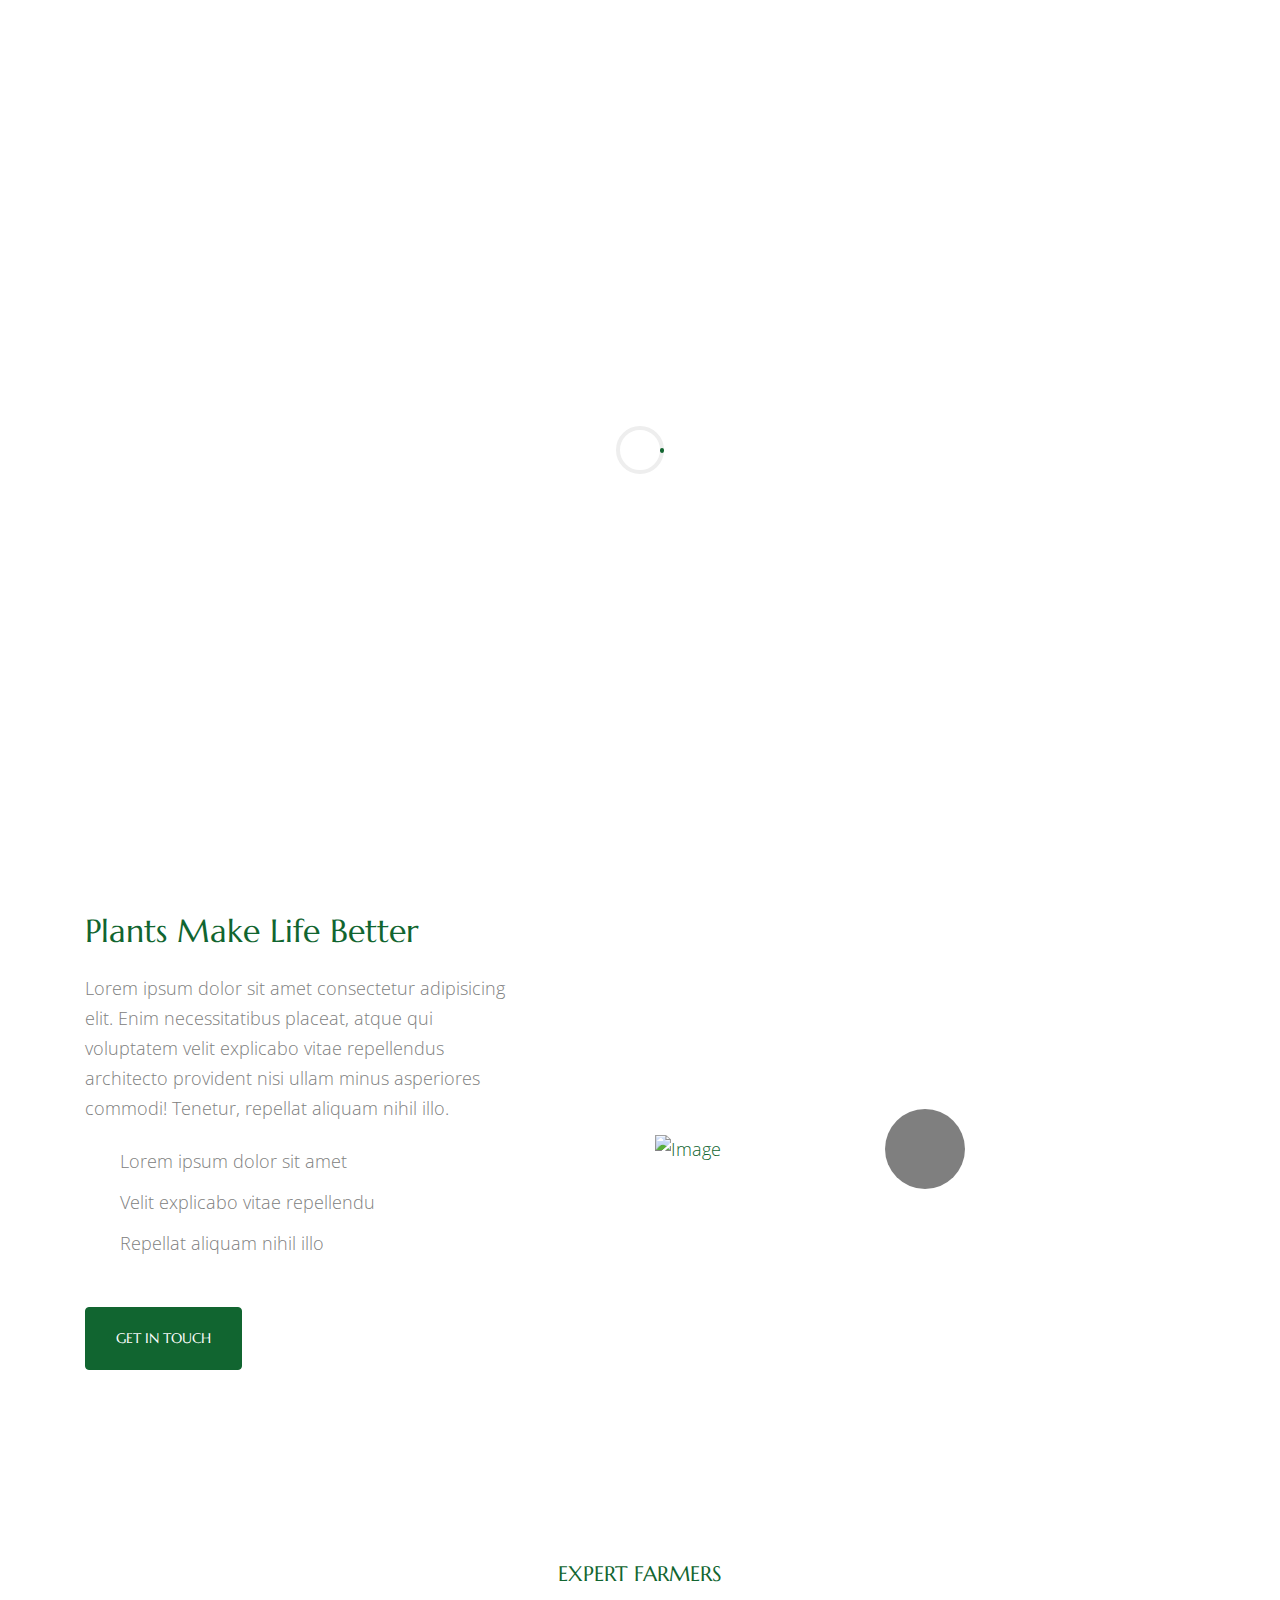
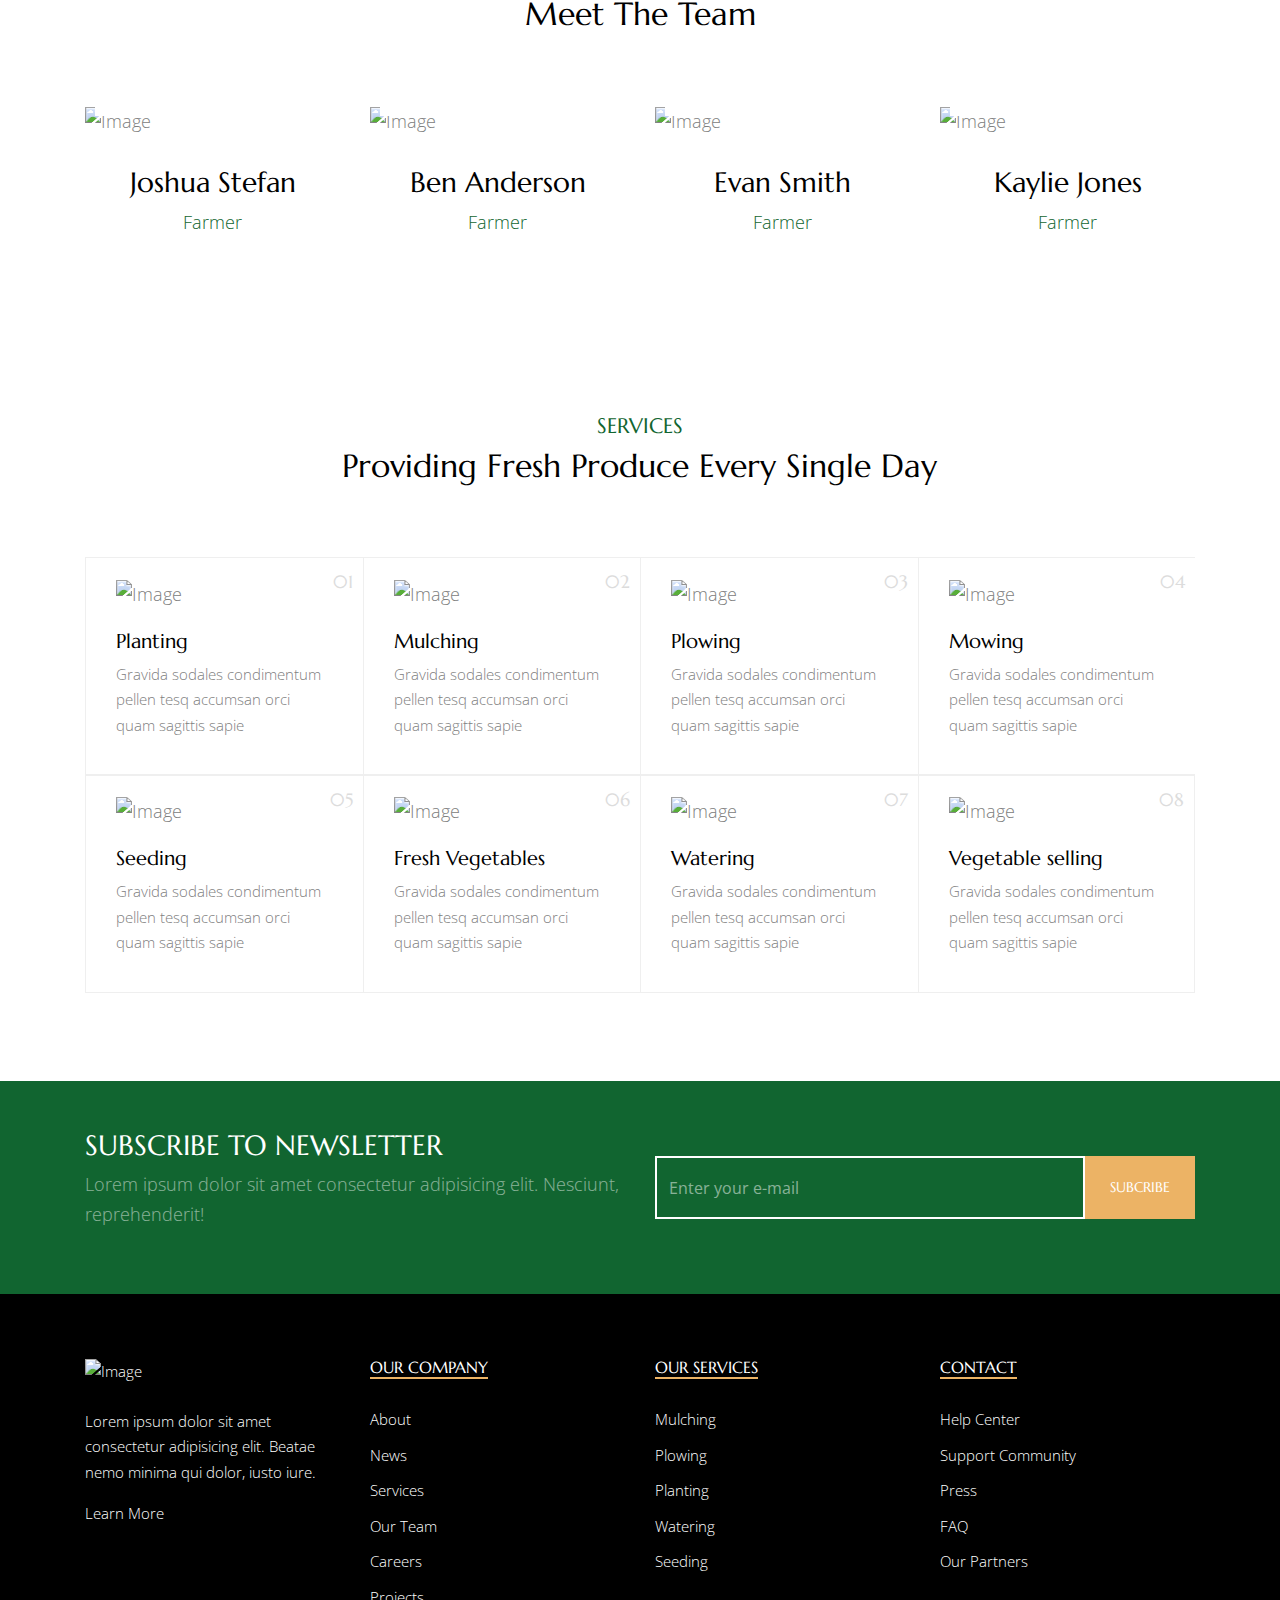
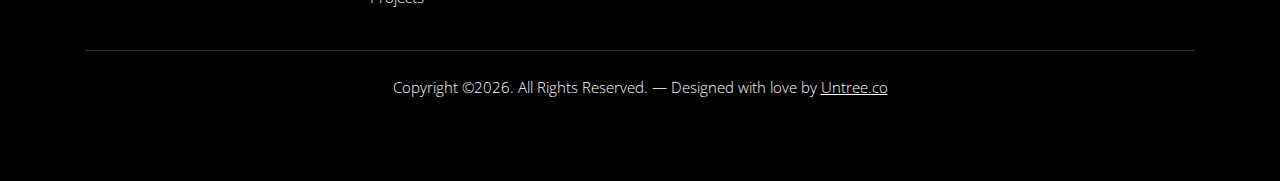
==== about.html @ a580da35 "Add files via upload" ====
<!-- /*
* Template Name: Agriculture
* Template Author: Untree.co
* Tempalte URI: https://untree.co/
* License: https://creativecommons.org/licenses/by/3.0/
*/ -->
<!doctype html>
<html lang="en">
<head>
  <meta charset="utf-8">
  <meta name="viewport" content="width=device-width, initial-scale=1, shrink-to-fit=no">
  <meta name="author" content="Untree.co">
  <link rel="shortcut icon" href="favicon.png">

  <meta name="description" content="" />
  <meta name="keywords" content="bootstrap, bootstrap4" />


  <link rel="preconnect" href="https://fonts.googleapis.com">
  <link rel="preconnect" href="https://fonts.gstatic.com" crossorigin>
  <link href="https://fonts.googleapis.com/css2?family=Marcellus&family=Open+Sans&display=swap" rel="stylesheet">


  <link rel="stylesheet" href="fonts/icomoon/style.css">

  <link rel="stylesheet" href="css/bootstrap.min.css">
  <link rel="stylesheet" href="css/jquery-ui.css">
  <link rel="stylesheet" href="css/owl.carousel.min.css">
  <link rel="stylesheet" href="css/owl.theme.default.min.css">
  <link rel="stylesheet" href="css/owl.theme.default.min.css">

  <link rel="stylesheet" href="css/jquery.fancybox.min.css">

  <link rel="stylesheet" href="css/bootstrap-datepicker.css">

  <link rel="stylesheet" href="fonts/flaticon/font/flaticon.css">

  <link rel="stylesheet" href="css/aos.css">
  <link href="css/jquery.mb.YTPlayer.min.css" media="all" rel="stylesheet" type="text/css">

  <link rel="stylesheet" href="css/style.css">

  <title>Agriculture Free Bootstrap Template by Untree.co</title>

</head>

<body data-spy="scroll" data-target=".site-navbar-target" data-offset="300">

  <div class="site-wrap">

    <div class="site-mobile-menu site-navbar-target">
      <div class="site-mobile-menu-header">
        <div class="site-mobile-menu-close mt-3">
          <span class="icon-close2 js-menu-toggle"></span>
        </div>
      </div>
      <div class="site-mobile-menu-body"></div>
    </div>


    
    <div class="header-top bg-light">
      <div class="container">
        <div class="row align-items-center">
          <div class="col-6 col-lg-3">
            <a href="index.html" class="logo">
              <img src="images/logo.png" alt="Image" class="img-fluid">
            </a>
          </div>
          <div class="col-lg-3 d-none d-lg-block">

            <div class="quick-contact-icons d-flex align-items-center">
              <div class="icon align-self-center mt-3">
                <span class="icon-room text-primary"></span>
              </div>
              <div class="text">
                <span class="h4 d-block">San Francisco</span>
                <span class="caption-text">Mountain View, Fake st., CA</span>
              </div>
            </div>

          </div>
          <div class="col-lg-3 d-none d-lg-block">
            <div class="quick-contact-icons d-flex align-items-center">
              <div class="icon align-self-center mt-3">
                <span class="icon-phone text-primary"></span>
              </div>
              <div class="text">
                <span class="h4 d-block">+1 2094 392 4312</span>
                <span class="caption-text">Call us</span>
              </div>
            </div>
          </div>

          <div class="col-lg-3 d-none d-lg-block">
            <div class="quick-contact-icons d-flex align-items-center">
              <div class="icon align-self-center mt-3">
                <span class="icon-envelope text-primary"></span>
              </div>
              <div class="text">
                <span class="h4 d-block">info@gmail.com</span>
                <span class="caption-text">Email us</span>
              </div>
            </div>
          </div>

          <div class="col-6 d-block d-lg-none text-right">
            <a href="#" class="d-inline-block d-lg-none site-menu-toggle js-menu-toggle text-black"><span
              class="icon-menu h3"></span></a>
            </div>
          </div>
        </div>



        <div class="site-navbar py-2 js-sticky-header site-navbar-target d-none pl-0 d-lg-block" role="banner">

          <div class="container">
            <div class="d-flex align-items-center">

              <div class="mx-auto">
                <nav class="site-navigation position-relative text-right" role="navigation">
                  <ul class="site-menu main-menu js-clone-nav mr-auto d-none pl-0 d-lg-block">
                    <li>
                      <a href="index.html" class="nav-link text-left">Home</a>
                    </li>
                    <li class="active">
                      <a href="about.html" class="nav-link text-left">About Us</a>
                    </li>
                    <li>
                      <a href="services.html" class="nav-link text-left">Our Services</a>
                    </li>
                    <li>
                      <a href="testimonials.html" class="nav-link text-left">Testimonials</a>
                    </li>
                    <li><a href="blog.html" class="nav-link text-left">Blog</a></li>
                    <li>
                      <a href="contact.html" class="nav-link text-left">Contact</a>
                    </li>
                  </ul>                                                                                                                                                                                                                                                                                          
                </nav>

              </div>

            </div>
          </div>

        </div>

      </div>

      
      <div class="intro-section site-blocks-cover innerpage" style="background-image: url('images/hero_1.jpg');">
        <div class="container">
          <div class="row align-items-center text-center">
            <div class="col-lg-12 mt-5" data-aos="fade-up">
              <h1>About Us</h1>
              <p class="text-white text-center">
                <a href="index.html">Home</a>
                <span class="mx-2">/</span>
                <span>About</span>
              </p>
            </div>
          </div>
        </div>
      </div>


      <div class="site-section">
        <div class="container">
          <div class="row justify-content-between align-items-center">
            <div class="col-lg-6 order-lg-2 mb-4 mb-lg-0">
              <a data-fancybox href="https://www.youtube.com/watch?v=_sI_Ps7JSEk" class="video-1">
                <span class="play"><span class=" icon-play"></span></span>
                <img src="images/img_sq_1.jpg" alt="Image" class="img-fluid">
              </a>
            </div>
            <div class="col-lg-5 order-lg-1">
              <h2 class="text-primary mb-4">Plants Make Life Better</h2>
              <p class="mb-4">Lorem ipsum dolor sit amet consectetur adipisicing elit. Enim necessitatibus placeat, atque qui voluptatem velit explicabo vitae repellendus architecto provident nisi ullam minus asperiores commodi! Tenetur, repellat aliquam nihil illo.</p>
              <ul class="list-unstyled ul-check primary">
                <li>Lorem ipsum dolor sit amet</li>
                <li>Velit explicabo vitae repellendu</li>
                <li>Repellat aliquam nihil illo</li>
              </ul>
              <p><a href="contact.html" class="btn btn-primary">Get in touch</a></p>
            </div>
          </div>
        </div>
      </div>

      <div class="site-section">
        <div class="container">
          <div class="row justify-content-center">
            <div class="col-12 mb-5 text-center">
              <h3 class="section-subtitle">Expert Farmers</h3>
              <h2 class="section-title text-black mb-4">Meet The Team</h2>
            </div>
          </div>

          <div class="row">
            <div class="col-lg-3 col-md-6 mb-lg-0">
              <div class="person">
                <figure>
                  <img src="images/person_1.jpg" alt="Image" class="img-fluid">
                  <div class="social">
                    <a href="#"><span class="icon-facebook"></span></a>
                    <a href="#"><span class="icon-twitter"></span></a>
                    <a href="#"><span class="icon-linkedin"></span></a>
                  </div>
                </figure>
                <div class="person-contents">
                  <h3>Joshua Stefan</h3>
                  <span class="position">Farmer</span>
                </div>
              </div>
            </div>

            <div class="col-lg-3 col-md-6 mb-lg-0">
              <div class="person">
                <figure>
                  <img src="images/person_2.jpg" alt="Image" class="img-fluid">
                  <div class="social">
                    <a href="#"><span class="icon-facebook"></span></a>
                    <a href="#"><span class="icon-twitter"></span></a>
                    <a href="#"><span class="icon-linkedin"></span></a>
                  </div>
                </figure>
                <div class="person-contents">
                  <h3>Ben Anderson</h3>
                  <span class="position">Farmer</span>
                </div>
              </div>
            </div>

            <div class="col-lg-3 col-md-6 mb-lg-0">
              <div class="person">
                <figure>
                  <img src="images/person_3.jpg" alt="Image" class="img-fluid">
                  <div class="social">
                    <a href="#"><span class="icon-facebook"></span></a>
                    <a href="#"><span class="icon-twitter"></span></a>
                    <a href="#"><span class="icon-linkedin"></span></a>
                  </div>
                </figure>
                <div class="person-contents">
                  <h3>Evan Smith</h3>
                  <span class="position">Farmer</span>
                </div>
              </div>
            </div>

            <div class="col-lg-3 col-md-6 mb-lg-0">
              <div class="person">
                <figure>
                  <img src="images/person_4.jpg" alt="Image" class="img-fluid">
                  <div class="social">
                    <a href="#"><span class="icon-facebook"></span></a>
                    <a href="#"><span class="icon-twitter"></span></a>
                    <a href="#"><span class="icon-linkedin"></span></a>
                  </div>
                </figure>
                <div class="person-contents">
                  <h3>Kaylie Jones</h3>
                  <span class="position">Farmer</span>
                </div>
              </div>
            </div>

          </div>
        </div>
      </div>

      <div class="site-section services-1-wrap">
        <div class="container">
          <div class="row mb-5 justify-content-center text-center">
            <div class="col-lg-7">
              <h3 class="section-subtitle">Services</h3>
              <h2 class="section-title mb-4 text-black">Providing Fresh Produce Every Single Day</h2>
            </div>
          </div>
          <div class="row no-gutters">
            <div class="col-lg-3 col-md-6">
              <div class="service-1">
                <span class="number">01</span>
                <div class="service-1-icon">
                  <img src="images/icon-1.png" alt="Image" class="img-fluid">
                </div>
                <div class="service-1-content">
                  <h3 class="service-heading">Planting</h3>
                  <p>Gravida sodales condimentum pellen tesq accumsan orci quam sagittis sapie</p>
                </div>
              </div>
            </div>
            <div class="col-lg-3 col-md-6">
              <div class="service-1">
                <span class="number">02</span>
                <div class="service-1-icon">
                  <img src="images/icon-2.png" alt="Image" class="img-fluid">
                </div>
                <div class="service-1-content">
                  <h3 class="service-heading">Mulching</h3>
                  <p>Gravida sodales condimentum pellen tesq accumsan orci quam sagittis sapie</p>
                </div>
              </div>
            </div>
            <div class="col-lg-3 col-md-6">
              <div class="service-1">
                <span class="number">03</span>
                <div class="service-1-icon">
                  <img src="images/icon-3.png" alt="Image" class="img-fluid">
                </div>
                <div class="service-1-content">
                  <h3 class="service-heading">Plowing</h3>
                  <p>Gravida sodales condimentum pellen tesq accumsan orci quam sagittis sapie</p>
                </div>
              </div>
            </div>
            <div class="col-lg-3 col-md-6">
              <div class="service-1">
                <span class="number">04</span>
                <div class="service-1-icon">
                  <img src="images/icon-4.png" alt="Image" class="img-fluid">
                </div>
                <div class="service-1-content">
                  <h3 class="service-heading">Mowing</h3>
                  <p>Gravida sodales condimentum pellen tesq accumsan orci quam sagittis sapie</p>
                </div>
              </div>
            </div>

            <div class="col-lg-3 col-md-6">
              <div class="service-1">
                <span class="number">05</span>
                <div class="service-1-icon">
                  <img src="images/icon-5.png" alt="Image" class="img-fluid">
                </div>
                <div class="service-1-content">
                  <h3 class="service-heading">Seeding</h3>
                  <p>Gravida sodales condimentum pellen tesq accumsan orci quam sagittis sapie</p>
                </div>
              </div>
            </div>
            <div class="col-lg-3 col-md-6">
              <div class="service-1">
                <span class="number">06</span>
                <div class="service-1-icon">
                  <img src="images/icon-6.png" alt="Image" class="img-fluid">
                </div>
                <div class="service-1-content">
                  <h3 class="service-heading">Fresh Vegetables</h3>
                  <p>Gravida sodales condimentum pellen tesq accumsan orci quam sagittis sapie</p>
                </div>
              </div>
            </div>
            <div class="col-lg-3 col-md-6">
              <div class="service-1">
                <span class="number">07</span>
                <div class="service-1-icon">
                  <img src="images/icon-7.png" alt="Image" class="img-fluid">
                </div>
                <div class="service-1-content">
                  <h3 class="service-heading">Watering</h3>
                  <p>Gravida sodales condimentum pellen tesq accumsan orci quam sagittis sapie</p>
                </div>
              </div>
            </div>
            <div class="col-lg-3 col-md-6">
              <div class="service-1">
                <span class="number">08</span>
                <div class="service-1-icon">
                  <img src="images/icon-8.png" alt="Image" class="img-fluid">
                </div>
                <div class="service-1-content">
                  <h3 class="service-heading">Vegetable selling</h3>
                  <p>Gravida sodales condimentum pellen tesq accumsan orci quam sagittis sapie</p>
                </div>
              </div>
            </div>

          </div>
        </div>
      </div>
      <!-- END services -->




      <div class="py-5 bg-primary block-4">
        <div class="container">
          <div class="row align-items-center">
            <div class="col-lg-6">
              <h3 class="text-white">Subscribe To Newsletter</h3>
              <p class="opacity-50">Lorem ipsum dolor sit amet consectetur adipisicing elit. Nesciunt, reprehenderit!</p>
            </div>
            <div class="col-lg-6">
              <form action="#" class="form-subscribe d-flex align-items-stretch">
                <input type="email" class="form-control h-100" placeholder="Enter your e-mail">
                <input type="submit" class="btn btn-secondary px-4" value="Subcribe">
              </form>
            </div>
          </div>
        </div>
      </div>

      <div class="footer">
        <div class="container">
          <div class="row mb-4">
            <div class="col-lg-3">
              <p class="mb-4"><img src="images/logo-light.png" alt="Image" class="img-fluid"></p>
              <p>Lorem ipsum dolor sit amet consectetur adipisicing elit. Beatae nemo minima qui dolor, iusto iure.</p>  
              <p><a href="#">Learn More</a></p>
            </div>
            <div class="col-lg-3">
              <h3 class="footer-heading"><span>Our Company</span></h3>
              <ul class="list-unstyled">
                <li><a href="#">About</a></li>
                <li><a href="#">News</a></li>
                <li><a href="#">Services</a></li>
                <li><a href="#">Our Team</a></li>
                <li><a href="#">Careers</a></li>
                <li><a href="#">Projects</a></li>
              </ul>
            </div>
            <div class="col-lg-3">
              <h3 class="footer-heading"><span>Our Services</span></h3>
              <ul class="list-unstyled">
                <li><a href="#">Mulching</a></li>
                <li><a href="#">Plowing</a></li>
                <li><a href="#">Planting</a></li>
                <li><a href="#">Watering</a></li>
                <li><a href="#">Seeding</a></li>
              </ul>
            </div>
            <div class="col-lg-3">
              <h3 class="footer-heading"><span>Contact</span></h3>
              <ul class="list-unstyled">
                <li><a href="#">Help Center</a></li>
                <li><a href="#">Support Community</a></li>
                <li><a href="#">Press</a></li>
                <li><a href="#">FAQ</a></li>
                <li><a href="#">Our Partners</a></li>
              </ul>
            </div>
          </div>

          <div class="row">
            <div class="col-12">
              <div class="copyright border-top pt-4">
                <p>Copyright &copy;<script>document.write(new Date().getFullYear());</script>. All Rights Reserved. &mdash; Designed with love by <a href="https://untree.co">Untree.co</a> <!-- License information: https://untree.co/license/ -->
                </p>
              </div>
            </div>
          </div>
        </div>
      </div>


    </div>
    <!-- .site-wrap -->


    <!-- loader -->
    <div id="loader" class="show fullscreen"><svg class="circular" width="48px" height="48px"><circle class="path-bg" cx="24" cy="24" r="22" fill="none" stroke-width="4" stroke="#eeeeee"/><circle class="path" cx="24" cy="24" r="22" fill="none" stroke-width="4" stroke-miterlimit="10" stroke="#116530"/></svg></div>

    <script src="js/jquery-3.3.1.min.js"></script>
    <script src="js/jquery-migrate-3.0.1.min.js"></script>
    <script src="js/jquery-ui.js"></script>
    <script src="js/popper.min.js"></script>
    <script src="js/bootstrap.min.js"></script>
    <script src="js/owl.carousel.min.js"></script>
    <script src="js/jquery.stellar.min.js"></script>
    <script src="js/jquery.countdown.min.js"></script>
    <script src="js/bootstrap-datepicker.min.js"></script>
    <script src="js/jquery.easing.1.3.js"></script>
    <script src="js/aos.js"></script>
    <script src="js/jquery.fancybox.min.js"></script>
    <script src="js/jquery.sticky.js"></script>
    <script src="js/jquery.mb.YTPlayer.min.js"></script>




    <script src="js/main.js"></script>

    
  </body>

  </html>
---- css/style.css ----
/*
* Template Name: Agriculture
* Template Author: Untree.co
* Template License: https://creativecommons.org/licenses/by/3.0/
* Author URI: https://untree.co/

* Twitter: https://twitter.com/Untree_co
* Facebook: https://web.facebook.com/Untree.co/
*/
/* Base */
html {
  overflow-x: hidden; }

body {
  line-height: 1.7;
  color: gray;
  font-weight: 300;
  font-size: 1.1rem;
  font-family: "Open Sans", sans-serif; }
  body:before {
    content: "";
    position: fixed;
    opacity: 0;
    visibility: hidden;
    z-index: 2;
    top: 0;
    left: 0;
    right: 0;
    bottom: 0;
    background: rgba(0, 0, 0, 0.2);
    -webkit-transition: .3s all ease;
    -o-transition: .3s all ease;
    transition: .3s all ease; }
  body.offcanvas-menu:before {
    opacity: 1;
    visibility: visible; }

::-moz-selection {
  background: #000;
  color: #fff; }

::selection {
  background: #000;
  color: #fff; }

a {
  -webkit-transition: .3s all ease;
  -o-transition: .3s all ease;
  transition: .3s all ease; }
  a:hover {
    text-decoration: none; }

h1, h2, h3, h4, h5,
.h1, .h2, .h3, .h4, .h5 {
  font-family: "Marcellus", sans-serif; }

.border-2 {
  border-width: 2px; }

.text-black {
  color: #000 !important; }

.bg-black {
  background: #000 !important; }

.color-black-opacity-5 {
  color: rgba(0, 0, 0, 0.5); }

.color-white-opacity-5 {
  color: rgba(255, 255, 255, 0.5); }

.site-wrap:before {
  display: none;
  -webkit-transition: .3s all ease-in-out;
  -o-transition: .3s all ease-in-out;
  transition: .3s all ease-in-out;
  background: rgba(0, 0, 0, 0.6);
  content: "";
  position: absolute;
  z-index: 2000;
  top: 0;
  left: 0;
  right: 0;
  bottom: 0;
  opacity: 0;
  visibility: hidden; }

.offcanvas-menu .site-wrap {
  height: 100%;
  width: 100%;
  z-index: 2; }
  .offcanvas-menu .site-wrap:before {
    opacity: 1;
    visibility: visible; }

.line-height-1 {
  line-height: 1 !important; }

.bg-black {
  background: #000; }

.site-section {
  padding: 2.5em 0; }
  @media (min-width: 768px) {
    .site-section {
      padding: 5em 0; } }
  .site-section.site-section-sm {
    padding: 4em 0; }

.site-section-heading {
  padding-bottom: 20px;
  margin-bottom: 0px;
  position: relative;
  font-size: 2.5rem; }
  @media (min-width: 768px) {
    .site-section-heading {
      font-size: 3rem; } }

.border-top {
  border-top: 1px solid #edf0f5 !important; }

.site-footer {
  padding: 4em 0; }
  @media (min-width: 768px) {
    .site-footer {
      padding: 8em 0; } }
  .site-footer p {
    color: #737373; }
  .site-footer h2, .site-footer h3, .site-footer h4, .site-footer h5 {
    color: #fff; }
  .site-footer a {
    color: #999999; }
    .site-footer a:hover {
      color: black; }
  .site-footer ul li {
    margin-bottom: 10px; }
  .site-footer .footer-heading {
    font-size: 16px;
    color: #fff;
    text-transform: uppercase;
    font-weight: 900; }

.bg-text-line {
  display: inline;
  background: #000;
  -webkit-box-shadow: 20px 0 0 #000, -20px 0 0 #000;
  box-shadow: 20px 0 0 #000, -20px 0 0 #000; }

.text-white-opacity-05 {
  color: rgba(255, 255, 255, 0.5); }

.text-black-opacity-05 {
  color: rgba(0, 0, 0, 0.5); }

.hover-bg-enlarge {
  overflow: hidden;
  position: relative; }
  @media (max-width: 991.98px) {
    .hover-bg-enlarge {
      height: auto !important; } }
  .hover-bg-enlarge > div {
    -webkit-transform: scale(1);
    -ms-transform: scale(1);
    transform: scale(1);
    -webkit-transition: .8s all ease-in-out;
    -o-transition: .8s all ease-in-out;
    transition: .8s all ease-in-out; }
  .hover-bg-enlarge:hover > div, .hover-bg-enlarge:focus > div, .hover-bg-enlarge:active > div {
    -webkit-transform: scale(1.2);
    -ms-transform: scale(1.2);
    transform: scale(1.2); }
  @media (max-width: 991.98px) {
    .hover-bg-enlarge .bg-image-md-height {
      height: 300px !important; } }

.bg-image {
  background-size: cover;
  background-position: center center;
  background-repeat: no-repeat;
  background-attachment: fixed; }
  .bg-image.overlay {
    position: relative; }
    .bg-image.overlay:after {
      position: absolute;
      content: "";
      top: 0;
      left: 0;
      right: 0;
      bottom: 0;
      z-index: 0;
      width: 100%;
      background: rgba(0, 0, 0, 0.7); }
  .bg-image > .container {
    position: relative;
    z-index: 1; }

@media (max-width: 991.98px) {
  .img-md-fluid {
    max-width: 100%; } }

@media (max-width: 991.98px) {
  .display-1, .display-3 {
    font-size: 3rem; } }

.play-single-big {
  width: 90px;
  height: 90px;
  display: inline-block;
  border: 2px solid #fff;
  color: #fff !important;
  border-radius: 50%;
  position: relative;
  -webkit-transition: .3s all ease-in-out;
  -o-transition: .3s all ease-in-out;
  transition: .3s all ease-in-out; }
  .play-single-big > span {
    font-size: 50px;
    position: absolute;
    top: 50%;
    left: 50%;
    -webkit-transform: translate(-40%, -50%);
    -ms-transform: translate(-40%, -50%);
    transform: translate(-40%, -50%); }
  .play-single-big:hover {
    width: 120px;
    height: 120px; }

.overlap-to-top {
  margin-top: -150px; }

.ul-check {
  margin-bottom: 50px; }
  .ul-check li {
    position: relative;
    padding-left: 35px;
    margin-bottom: 15px;
    line-height: 1.5; }
    .ul-check li:before {
      left: 0;
      font-size: 20px;
      top: -.3rem;
      font-family: "icomoon";
      content: "\e5ca";
      position: absolute; }
  .ul-check.white li:before {
    color: #fff; }
  .ul-check.success li:before {
    color: #8bc34a; }
  .ul-check.primary li:before {
    color: #116530; }

.select-wrap, .wrap-icon {
  position: relative; }
  .select-wrap .icon, .wrap-icon .icon {
    position: absolute;
    right: 10px;
    top: 50%;
    -webkit-transform: translateY(-50%);
    -ms-transform: translateY(-50%);
    transform: translateY(-50%);
    font-size: 22px; }
  .select-wrap select, .wrap-icon select {
    -webkit-appearance: none;
    -moz-appearance: none;
    appearance: none;
    width: 100%; }

/* Navbar */
.logo {
  position: relative;
  top: 5px; }

.site-navbar {
  font-family: "Marcellus", sans-serif;
  margin-bottom: 0px;
  z-index: 1999;
  width: 100%; }
  .site-navbar .container-fluid {
    padding-left: 7rem;
    padding-right: 7rem; }
  .site-navbar .site-navigation.border-bottom {
    border-bottom: 1px solid #f3f3f4 !important; }
  .site-navbar .site-navigation .site-menu {
    margin-bottom: 0; }
    .site-navbar .site-navigation .site-menu .active > a {
      color: #000;
      display: inline-block;
      padding: 5px 20px; }
    .site-navbar .site-navigation .site-menu a {
      text-decoration: none !important;
      display: inline-block; }
    .site-navbar .site-navigation .site-menu > li {
      display: inline-block; }
      .site-navbar .site-navigation .site-menu > li .desc {
        font-size: 12px;
        color: #969696; }
      .site-navbar .site-navigation .site-menu > li > a {
        font-size: 16px;
        letter-spacing: .05rem;
        padding: 20px 20px;
        color: rgba(255, 255, 255, 0.5);
        display: inline-block;
        text-decoration: none !important; }
        .site-navbar .site-navigation .site-menu > li > a:hover {
          color: #fff; }
    .site-navbar .site-navigation .site-menu .has-children {
      position: relative; }
      .site-navbar .site-navigation .site-menu .has-children > a {
        position: relative;
        padding-right: 20px; }
        .site-navbar .site-navigation .site-menu .has-children > a:before {
          position: absolute;
          content: "\e313";
          font-size: 16px;
          top: 50%;
          right: 0;
          -webkit-transform: translateY(-50%);
          -ms-transform: translateY(-50%);
          transform: translateY(-50%);
          font-family: 'icomoon'; }
      .site-navbar .site-navigation .site-menu .has-children .dropdown {
        visibility: hidden;
        opacity: 0;
        top: 100%;
        position: absolute;
        text-align: left;
        border-top: 2px solid #000;
        -webkit-box-shadow: 0 2px 10px -2px rgba(0, 0, 0, 0.1);
        box-shadow: 0 2px 10px -2px rgba(0, 0, 0, 0.1);
        border-left: 1px solid #edf0f5;
        border-right: 1px solid #edf0f5;
        border-bottom: 1px solid #edf0f5;
        padding: 0px 0;
        margin-top: 20px;
        margin-left: 0px;
        background: #fff;
        -webkit-transition: 0.2s 0s;
        -o-transition: 0.2s 0s;
        transition: 0.2s 0s; }
        .site-navbar .site-navigation .site-menu .has-children .dropdown.arrow-top {
          position: absolute; }
          .site-navbar .site-navigation .site-menu .has-children .dropdown.arrow-top:before {
            bottom: 100%;
            left: 20%;
            border: solid transparent;
            content: " ";
            height: 0;
            width: 0;
            position: absolute;
            pointer-events: none; }
          .site-navbar .site-navigation .site-menu .has-children .dropdown.arrow-top:before {
            border-color: rgba(136, 183, 213, 0);
            border-bottom-color: #fff;
            border-width: 10px;
            margin-left: -10px; }
        .site-navbar .site-navigation .site-menu .has-children .dropdown a {
          font-size: 16px;
          text-transform: none;
          letter-spacing: normal;
          -webkit-transition: 0s all;
          -o-transition: 0s all;
          transition: 0s all;
          color: #343a40; }
        .site-navbar .site-navigation .site-menu .has-children .dropdown .active > a {
          color: #116530 !important; }
        .site-navbar .site-navigation .site-menu .has-children .dropdown > li {
          list-style: none;
          padding: 0;
          margin: 0;
          min-width: 200px; }
          .site-navbar .site-navigation .site-menu .has-children .dropdown > li > a {
            padding: 9px 20px;
            display: block; }
            .site-navbar .site-navigation .site-menu .has-children .dropdown > li > a:hover {
              background: #f4f5f9;
              color: #25262a; }
          .site-navbar .site-navigation .site-menu .has-children .dropdown > li.has-children > a:before {
            content: "\e315";
            right: 20px; }
          .site-navbar .site-navigation .site-menu .has-children .dropdown > li.has-children > .dropdown, .site-navbar .site-navigation .site-menu .has-children .dropdown > li.has-children > ul {
            left: 100%;
            top: 0; }
          .site-navbar .site-navigation .site-menu .has-children .dropdown > li.has-children:hover > a, .site-navbar .site-navigation .site-menu .has-children .dropdown > li.has-children:active > a, .site-navbar .site-navigation .site-menu .has-children .dropdown > li.has-children:focus > a {
            background: #f4f5f9;
            color: #25262a; }
      .site-navbar .site-navigation .site-menu .has-children:hover > a, .site-navbar .site-navigation .site-menu .has-children:focus > a, .site-navbar .site-navigation .site-menu .has-children:active > a {
        color: #000; }
      .site-navbar .site-navigation .site-menu .has-children:hover, .site-navbar .site-navigation .site-menu .has-children:focus, .site-navbar .site-navigation .site-menu .has-children:active {
        cursor: pointer; }
        .site-navbar .site-navigation .site-menu .has-children:hover > .dropdown, .site-navbar .site-navigation .site-menu .has-children:focus > .dropdown, .site-navbar .site-navigation .site-menu .has-children:active > .dropdown {
          -webkit-transition-delay: 0s;
          -o-transition-delay: 0s;
          transition-delay: 0s;
          margin-top: 0px;
          visibility: visible;
          opacity: 1; }
    .site-navbar .site-navigation .site-menu.site-menu-dark > li > a {
      color: #000; }

.site-mobile-menu {
  width: 300px;
  position: fixed;
  right: 0;
  z-index: 2000;
  padding-top: 20px;
  background: #fff;
  height: calc(100vh);
  -webkit-transform: translateX(110%);
  -ms-transform: translateX(110%);
  transform: translateX(110%);
  -webkit-box-shadow: -10px 0 20px -10px rgba(0, 0, 0, 0.1);
  box-shadow: -10px 0 20px -10px rgba(0, 0, 0, 0.1);
  -webkit-transition: .3s all ease-in-out;
  -o-transition: .3s all ease-in-out;
  transition: .3s all ease-in-out; }
  .offcanvas-menu .site-mobile-menu {
    -webkit-transform: translateX(0%);
    -ms-transform: translateX(0%);
    transform: translateX(0%); }
  .site-mobile-menu .site-mobile-menu-header {
    width: 100%;
    float: left;
    padding-left: 20px;
    padding-right: 20px; }
    .site-mobile-menu .site-mobile-menu-header .site-mobile-menu-close {
      float: right;
      margin-top: 8px; }
      .site-mobile-menu .site-mobile-menu-header .site-mobile-menu-close span {
        font-size: 30px;
        display: inline-block;
        padding-left: 10px;
        padding-right: 0px;
        line-height: 1;
        cursor: pointer;
        -webkit-transition: .3s all ease;
        -o-transition: .3s all ease;
        transition: .3s all ease; }
        .site-mobile-menu .site-mobile-menu-header .site-mobile-menu-close span:hover {
          color: #25262a; }
    .site-mobile-menu .site-mobile-menu-header .site-mobile-menu-logo {
      float: left;
      margin-top: 10px;
      margin-left: 0px; }
      .site-mobile-menu .site-mobile-menu-header .site-mobile-menu-logo a {
        display: inline-block;
        text-transform: uppercase; }
        .site-mobile-menu .site-mobile-menu-header .site-mobile-menu-logo a img {
          max-width: 70px; }
        .site-mobile-menu .site-mobile-menu-header .site-mobile-menu-logo a:hover {
          text-decoration: none; }
  .site-mobile-menu .site-mobile-menu-body {
    overflow-y: scroll;
    -webkit-overflow-scrolling: touch;
    position: relative;
    padding: 0 20px 20px 20px;
    height: calc(100vh - 52px);
    padding-bottom: 150px; }
  .site-mobile-menu .site-nav-wrap {
    padding: 0;
    margin: 0;
    list-style: none;
    position: relative; }
    .site-mobile-menu .site-nav-wrap a {
      padding: 10px 20px;
      display: block;
      position: relative;
      color: #212529; }
      .site-mobile-menu .site-nav-wrap a:hover {
        color: #116530; }
    .site-mobile-menu .site-nav-wrap li {
      position: relative;
      display: block; }
      .site-mobile-menu .site-nav-wrap li.active > a {
        color: #116530 !important; }
    .site-mobile-menu .site-nav-wrap .arrow-collapse {
      position: absolute;
      right: 0px;
      top: 10px;
      z-index: 20;
      width: 36px;
      height: 36px;
      text-align: center;
      cursor: pointer;
      border-radius: 50%; }
      .site-mobile-menu .site-nav-wrap .arrow-collapse:hover {
        background: #f8f9fa; }
      .site-mobile-menu .site-nav-wrap .arrow-collapse:before {
        font-size: 12px;
        z-index: 20;
        font-family: "icomoon";
        content: "\f078";
        position: absolute;
        top: 50%;
        left: 50%;
        -webkit-transform: translate(-50%, -50%) rotate(-180deg);
        -ms-transform: translate(-50%, -50%) rotate(-180deg);
        transform: translate(-50%, -50%) rotate(-180deg);
        -webkit-transition: .3s all ease;
        -o-transition: .3s all ease;
        transition: .3s all ease; }
      .site-mobile-menu .site-nav-wrap .arrow-collapse.collapsed:before {
        -webkit-transform: translate(-50%, -50%);
        -ms-transform: translate(-50%, -50%);
        transform: translate(-50%, -50%); }
    .site-mobile-menu .site-nav-wrap > li {
      display: block;
      position: relative;
      float: left;
      width: 100%; }
      .site-mobile-menu .site-nav-wrap > li > a {
        padding-left: 20px;
        font-size: 20px; }
      .site-mobile-menu .site-nav-wrap > li > ul {
        padding: 0;
        margin: 0;
        list-style: none; }
        .site-mobile-menu .site-nav-wrap > li > ul > li {
          display: block; }
          .site-mobile-menu .site-nav-wrap > li > ul > li > a {
            padding-left: 40px;
            font-size: 16px; }
          .site-mobile-menu .site-nav-wrap > li > ul > li > ul {
            padding: 0;
            margin: 0; }
            .site-mobile-menu .site-nav-wrap > li > ul > li > ul > li {
              display: block; }
              .site-mobile-menu .site-nav-wrap > li > ul > li > ul > li > a {
                font-size: 16px;
                padding-left: 60px; }
    .site-mobile-menu .site-nav-wrap[data-class="social"] {
      float: left;
      width: 100%;
      margin-top: 30px;
      padding-bottom: 5em; }
      .site-mobile-menu .site-nav-wrap[data-class="social"] > li {
        width: auto; }
        .site-mobile-menu .site-nav-wrap[data-class="social"] > li:first-child a {
          padding-left: 15px !important; }

.sticky-wrapper {
  position: absolute;
  z-index: 100;
  width: 100%;
  background: #fff; }
  @media (max-width: 991.98px) {
    .sticky-wrapper {
      display: none; } }
  .sticky-wrapper + .site-blocks-cover {
    margin-top: 96px; }
  .sticky-wrapper .site-navbar {
    -webkit-transition: .3s all ease;
    -o-transition: .3s all ease;
    transition: .3s all ease;
    background: #116530; }
    .sticky-wrapper .site-navbar .site-logo a {
      color: #000; }
    .sticky-wrapper .site-navbar .site-menu > li {
      display: inline-block; }
      .sticky-wrapper .site-navbar .site-menu > li > a.active {
        color: #fff;
        position: relative; }
        .sticky-wrapper .site-navbar .site-menu > li > a.active:after {
          height: 2px;
          background: #fff;
          content: "";
          position: absolute;
          bottom: 0;
          left: 20px;
          right: 20px; }
      .sticky-wrapper .site-navbar .site-menu > li.active > a {
        position: relative;
        color: #fff; }
        .sticky-wrapper .site-navbar .site-menu > li.active > a:after {
          height: 2px;
          background: #fff;
          content: "";
          position: absolute;
          bottom: 0;
          left: 20px;
          right: 20px; }
  .sticky-wrapper.is-sticky .site-navbar {
    -webkit-box-shadow: 4px 0 20px -5px rgba(0, 0, 0, 0.2);
    box-shadow: 4px 0 20px -5px rgba(0, 0, 0, 0.2); }
    .sticky-wrapper.is-sticky .site-navbar .site-logo a {
      color: #fff; }
    .sticky-wrapper.is-sticky .site-navbar .site-menu > li {
      display: inline-block; }
      .sticky-wrapper.is-sticky .site-navbar .site-menu > li > a {
        padding: 10px 20px;
        display: inline-block;
        text-decoration: none !important; }
        .sticky-wrapper.is-sticky .site-navbar .site-menu > li > a:hover {
          color: #fff; }
        .sticky-wrapper.is-sticky .site-navbar .site-menu > li > a.active:after {
          background: #116530; }
      .sticky-wrapper.is-sticky .site-navbar .site-menu > li.active > a {
        color: #fff; }
  .sticky-wrapper .shrink {
    padding-top: 10px !important;
    padding-bottom: 10px !important; }

/* Blocks */
.intro-section {
  background-size: cover;
  position: relative; }
  .intro-section, .intro-section .container .row {
    height: 100vh;
    min-height: 700px; }
  .intro-section.innerpage, .intro-section.innerpage .container .row {
    height: 75vh;
    min-height: 500px; }
  .intro-section:before {
    content: "";
    position: absolute;
    height: 100%;
    width: 100%;
    background: #222;
    opacity: .3;
    border-bottom-right-radius: 0px;
    background-size: cover;
    background-position: center;
    background-repeat: no-repeat; }
    @media (max-width: 991.98px) {
      .intro-section:before {
        width: 100%; } }
  .intro-section h1 {
    font-size: 3rem;
    font-weight: 300;
    color: #fff; }
    .intro-section h1 strong {
      font-weight: 700; }
  .intro-section p {
    color: #fff;
    font-size: 1.1rem; }
    .intro-section p a {
      color: #fff;
      text-decoration: underline; }

.custom-breadcrumns {
  padding: 20px 0; }
  .custom-breadcrumns span, .custom-breadcrumns a {
    font-size: 14px; }
  .custom-breadcrumns a {
    display: inline-block;
    color: #bdbdbd; }
    .custom-breadcrumns a:hover {
      color: #116530; }
  .custom-breadcrumns .current {
    color: #116530; }

.section-title-underline {
  color: #000; }
  .section-title-underline span {
    display: inline-block;
    border-bottom: 4px solid #116530; }
  .section-title-underline.style-2 {
    color: #fff; }
    .section-title-underline.style-2 span {
      border-color: #116530; }

.section-bg {
  background-size: cover;
  background-position: center;
  background-repeat: no-repeat;
  padding: 4rem 0; }
  .section-bg.style-1 {
    position: relative; }
    .section-bg.style-1:before {
      content: "";
      position: absolute;
      top: 0;
      left: 0;
      right: 0;
      bottom: 0;
      background: #183661;
      opacity: .9;
      z-index: 0; }
    .section-bg.style-1 > .container {
      z-index: 2; }
    .section-bg.style-1 .icon {
      font-size: 3.5rem;
      color: #116530; }
    .section-bg.style-1 h3 {
      font-size: 20px;
      color: #116530;
      margin-bottom: 30px; }
    .section-bg.style-1 p {
      color: #7697c6; }

.news-updates {
  padding: 5rem 0; }
  .news-updates .section-heading {
    font-size: 30px;
    font-weight: bold;
    margin-bottom: 40px; }
    .news-updates .section-heading h2 {
      margin-bottom: 0;
      line-height: 0; }
    .news-updates .section-heading a {
      font-size: 16px; }
  .news-updates .post-entry-big .img-link {
    position: relative;
    display: inline-block;
    margin-bottom: 30px;
    overflow: hidden; }
    .news-updates .post-entry-big .img-link img {
      -webkit-transition: .3s all ease;
      -o-transition: .3s all ease;
      transition: .3s all ease; }
    .news-updates .post-entry-big .img-link:before {
      left: 0;
      right: 0;
      bottom: 0;
      top: 0;
      position: absolute;
      content: "";
      background: #000;
      opacity: 0;
      z-index: 2;
      visibility: hidden;
      -webkit-transition: .3s all ease;
      -o-transition: .3s all ease;
      transition: .3s all ease; }
    .news-updates .post-entry-big .img-link img {
      z-index: 1; }
    .news-updates .post-entry-big .img-link:hover:before {
      opacity: .6;
      visibility: visible; }
    .news-updates .post-entry-big .img-link:hover img {
      -webkit-transform: scale(1.05);
      -ms-transform: scale(1.05);
      transform: scale(1.05); }
  .news-updates .post-entry-big .post-content .post-meta a {
    display: inline-block;
    font-size: 13px;
    text-transform: uppercase;
    font-weight: bold;
    color: #939393; }
  .news-updates .post-entry-big .post-content .post-heading {
    line-height: .9; }
    .news-updates .post-entry-big .post-content .post-heading a {
      font-size: 18px;
      font-weight: bold;
      color: #303030; }
      .news-updates .post-entry-big .post-content .post-heading a:hover {
        color: #116530; }
  .news-updates .post-entry-big.horizontal .img-link {
    -webkit-box-flex: 0;
    -ms-flex: 0 0 90px;
    flex: 0 0 90px; }

.social-wrap a {
  display: inline-block;
  width: 40px;
  height: 40px;
  background: #116530;
  position: relative; }
  .social-wrap a > span {
    position: absolute;
    color: #fff;
    left: 50%;
    top: 50%;
    -webkit-transform: translate(-50%, -50%);
    -ms-transform: translate(-50%, -50%);
    transform: translate(-50%, -50%); }
  .social-wrap a:hover {
    background: #000; }

.block-number-1 .icon {
  color: #fff;
  font-size: 2rem; }

.ftco-testimonial-1 .ftco-testimonial-vcard img {
  width: 50px;
  height: 50px;
  border-radius: 50%; }

.ftco-testimonial-1 .ftco-testimonial-vcard h3 {
  font-size: 1.2rem;
  display: block;
  margin-bottom: 0;
  color: #000; }

.ftco-testimonial-1 p {
  color: #a2a2a2; }

.hero-slide {
  position: relative; }
  .hero-slide .owl-nav {
    opacity: 0;
    visibility: hidden;
    -webkit-transition: .3s all ease;
    -o-transition: .3s all ease;
    transition: .3s all ease; }
    @media (max-width: 991.98px) {
      .hero-slide .owl-nav {
        display: none; } }
    .hero-slide .owl-nav .owl-prev,
    .hero-slide .owl-nav .owl-next {
      position: absolute;
      top: 50%;
      text-align: center;
      width: 70px;
      height: 70px;
      -webkit-transform: translateY(-50%);
      -ms-transform: translateY(-50%);
      transform: translateY(-50%);
      background: #fff; }
      .hero-slide .owl-nav .owl-prev > span,
      .hero-slide .owl-nav .owl-next > span {
        font-size: 1.7rem;
        position: absolute;
        top: 50%;
        left: 50%;
        color: #000;
        -webkit-transform: translate(-50%, -50%);
        -ms-transform: translate(-50%, -50%);
        transform: translate(-50%, -50%); }
      .hero-slide .owl-nav .owl-prev:hover,
      .hero-slide .owl-nav .owl-next:hover {
        background: #116530; }
        .hero-slide .owl-nav .owl-prev:hover > span,
        .hero-slide .owl-nav .owl-next:hover > span {
          color: #fff; }
    .hero-slide .owl-nav .owl-prev {
      left: 10px; }
    .hero-slide .owl-nav .owl-next {
      right: 10px; }
  .hero-slide .owl-dots {
    position: absolute;
    bottom: 30px;
    left: 50%;
    -webkit-transform: translateX(-50%);
    -ms-transform: translateX(-50%);
    transform: translateX(-50%);
    text-align: center; }
    .hero-slide .owl-dots .owl-dot {
      display: inline-block; }
      .hero-slide .owl-dots .owl-dot > span {
        border-radius: 0%;
        display: inline-block;
        width: 18px;
        height: 4px;
        margin: 2px 5px;
        background: white; }
      .hero-slide .owl-dots .owl-dot.active > span {
        background: #116530; }
  .hero-slide:hover .owl-nav {
    opacity: 1;
    visibility: visible; }

.owl-slide-3, .owl-slide {
  position: relative; }
  .owl-slide-3 .owl-stage, .owl-slide .owl-stage {
    padding-top: 30px;
    padding-bottom: 30px; }
  .owl-slide-3 .owl-nav, .owl-slide .owl-nav {
    opacity: 0;
    visibility: hidden;
    -webkit-transition: .3s all ease;
    -o-transition: .3s all ease;
    transition: .3s all ease; }
    .owl-slide-3 .owl-nav .owl-prev,
    .owl-slide-3 .owl-nav .owl-next, .owl-slide .owl-nav .owl-prev,
    .owl-slide .owl-nav .owl-next {
      position: absolute;
      top: 50%;
      text-align: center;
      width: 40px;
      height: 40px;
      -webkit-transform: translateY(-50%);
      -ms-transform: translateY(-50%);
      transform: translateY(-50%);
      background: #fff; }
      .owl-slide-3 .owl-nav .owl-prev > span,
      .owl-slide-3 .owl-nav .owl-next > span, .owl-slide .owl-nav .owl-prev > span,
      .owl-slide .owl-nav .owl-next > span {
        font-size: 1.5rem;
        position: absolute;
        top: 50%;
        left: 50%;
        color: #000;
        -webkit-transform: translate(-50%, -50%);
        -ms-transform: translate(-50%, -50%);
        transform: translate(-50%, -50%); }
      .owl-slide-3 .owl-nav .owl-prev:hover,
      .owl-slide-3 .owl-nav .owl-next:hover, .owl-slide .owl-nav .owl-prev:hover,
      .owl-slide .owl-nav .owl-next:hover {
        background: #116530; }
        .owl-slide-3 .owl-nav .owl-prev:hover > span,
        .owl-slide-3 .owl-nav .owl-next:hover > span, .owl-slide .owl-nav .owl-prev:hover > span,
        .owl-slide .owl-nav .owl-next:hover > span {
          color: #fff; }
    .owl-slide-3 .owl-nav .owl-prev, .owl-slide .owl-nav .owl-prev {
      left: 10px; }
    .owl-slide-3 .owl-nav .owl-next, .owl-slide .owl-nav .owl-next {
      right: 10px; }
  .owl-slide-3:hover .owl-nav, .owl-slide:hover .owl-nav {
    opacity: 1;
    visibility: visible; }
  .owl-slide-3 .owl-dots, .owl-slide .owl-dots {
    position: absolute;
    bottom: -30px;
    left: 50%;
    -webkit-transform: translateX(-50%);
    -ms-transform: translateX(-50%);
    transform: translateX(-50%);
    text-align: center; }
    .owl-slide-3 .owl-dots .owl-dot, .owl-slide .owl-dots .owl-dot {
      display: inline-block; }
      .owl-slide-3 .owl-dots .owl-dot > span, .owl-slide .owl-dots .owl-dot > span {
        border-radius: 0%;
        display: inline-block;
        width: 18px;
        height: 4px;
        margin: 2px 5px;
        background: rgba(0, 0, 0, 0.2); }
      .owl-slide-3 .owl-dots .owl-dot.active > span, .owl-slide .owl-dots .owl-dot.active > span {
        background: #116530; }

.owl-slide .owl-nav {
  display: none; }

.feature-1 .icon-wrapper {
  position: relative;
  width: 96px;
  height: 55.43px;
  right: 0;
  left: 0;
  margin: 0 auto;
  z-index: 1;
  margin-top: -33.94px;
  background: #ccc; }
  .feature-1 .icon-wrapper > span {
    width: 96px;
    height: 96px;
    text-align: center;
    font-size: 3rem;
    line-height: 96px;
    display: inline-block;
    position: absolute;
    top: -20px;
    left: 0; }
  .feature-1 .icon-wrapper:before, .feature-1 .icon-wrapper:after {
    content: "";
    position: absolute;
    z-index: -1;
    width: 67.88px;
    height: 67.88px;
    -webkit-transform: scaleY(0.5774) rotate(-45deg);
    -ms-transform: scaleY(0.5774) rotate(-45deg);
    transform: scaleY(0.5774) rotate(-45deg);
    background-color: inherit;
    left: 14.06px; }
  .feature-1 .icon-wrapper:before {
    top: -33.94px; }
  .feature-1 .icon-wrapper:after {
    bottom: -33.94px; }

.feature-1 .feature-1-content {
  padding: 50px 20px 20px 20px;
  text-align: center; }
  .feature-1 .feature-1-content h2 {
    font-size: 1.3rem;
    color: #000; }

.course-1-item {
  -webkit-box-shadow: 0 2px 10px 0 rgba(0, 0, 0, 0.1);
  box-shadow: 0 2px 10px 0 rgba(0, 0, 0, 0.1); }
  .course-1-item figure {
    position: relative; }
  .course-1-item .category {
    background: #116530;
    padding: 20px; }
    .course-1-item .category h3 {
      color: #fff;
      font-size: 20px;
      margin-bottom: 0; }
  .course-1-item .price {
    position: absolute;
    bottom: 0;
    right: 0;
    -webkit-transform: translatey(-100%);
    -ms-transform: translatey(-100%);
    transform: translatey(-100%);
    padding: 10px 20px;
    background: #183661;
    color: #fff; }
  .course-1-item .course-1-content {
    padding: 20px 40px;
    text-align: center; }
    .course-1-item .course-1-content h2 {
      margin: 0 0 30px 0;
      font-size: 18px;
      color: #000; }
    .course-1-item .course-1-content .rating {
      text-align: center; }
      .course-1-item .course-1-content .rating > span {
        display: inline-block;
        margin: 2px; }
    .course-1-item .course-1-content .desc {
      font-size: 15px; }

.footer {
  padding: 4rem 0;
  background: #000;
  font-size: 15px;
  color: #fff; }
  .footer .footer-heading {
    font-size: 16px;
    color: #fff;
    margin-bottom: 30px;
    text-transform: uppercase; }
    .footer .footer-heading > span {
      border-bottom: 2px solid #ECB365; }
  .footer ul li {
    margin-bottom: 10px; }
  .footer a {
    color: #fff;
    text-decoration: none; }
    .footer a:hover {
      color: #ECB365; }
  .footer .copyright {
    color: #fff;
    text-align: center;
    border-color: rgba(255, 255, 255, 0.2) !important; }
    .footer .copyright a {
      text-decoration: underline; }

.ftco-subscribe-1 {
  background-size: cover;
  background-position: center center;
  background-repeat: no-repeat;
  position: relative; }
  .ftco-subscribe-1:before {
    position: absolute;
    content: "";
    background: #183661;
    opacity: .7;
    z-index: 1;
    top: 0;
    left: 0;
    right: 0;
    bottom: 0; }
  .ftco-subscribe-1 > .container {
    position: relative;
    z-index: 2; }
    .ftco-subscribe-1 > .container h2, .ftco-subscribe-1 > .container p {
      color: #fff; }
  .ftco-subscribe-1 .form-control {
    height: auto !important; }

.video-1 {
  position: relative;
  display: block; }
  .video-1 .play {
    position: absolute;
    top: 50%;
    left: 50%;
    width: 80px;
    height: 80px;
    background: rgba(0, 0, 0, 0.5);
    color: #fff;
    -webkit-transform: translate(-50%, -50%);
    -ms-transform: translate(-50%, -50%);
    transform: translate(-50%, -50%);
    border-radius: 50%;
    -webkit-transition: .3s all ease;
    -o-transition: .3s all ease;
    transition: .3s all ease; }
    .video-1 .play > span {
      position: absolute;
      top: 50%;
      left: 50%;
      -webkit-transform: translate(-50%, -50%);
      -ms-transform: translate(-50%, -50%);
      transform: translate(-50%, -50%); }
  .video-1:hover .play {
    width: 60px;
    height: 60px; }

#loader {
  position: fixed;
  width: 96px;
  height: 96px;
  left: 50%;
  top: 50%;
  -webkit-transform: translate(-50%, -50%);
  -ms-transform: translate(-50%, -50%);
  transform: translate(-50%, -50%);
  background-color: rgba(255, 255, 255, 0.9);
  -webkit-box-shadow: 0px 24px 64px rgba(0, 0, 0, 0.24);
  box-shadow: 0px 24px 64px rgba(0, 0, 0, 0.24);
  border-radius: 16px;
  opacity: 0;
  visibility: hidden;
  -webkit-transition: opacity .2s ease-out, visibility 0s linear .2s;
  -o-transition: opacity .2s ease-out, visibility 0s linear .2s;
  transition: opacity .2s ease-out, visibility 0s linear .2s;
  z-index: 2000; }

#loader.fullscreen {
  padding: 0;
  left: 0;
  top: 0;
  width: 100%;
  height: 100%;
  -webkit-transform: none;
  -ms-transform: none;
  transform: none;
  background-color: #fff;
  border-radius: 0;
  -webkit-box-shadow: none;
  box-shadow: none; }

#loader.show {
  -webkit-transition: opacity .4s ease-out, visibility 0s linear 0s;
  -o-transition: opacity .4s ease-out, visibility 0s linear 0s;
  transition: opacity .4s ease-out, visibility 0s linear 0s;
  visibility: visible;
  opacity: 1; }

#loader .circular {
  -webkit-animation: loader-rotate 2s linear infinite;
  animation: loader-rotate 2s linear infinite;
  position: absolute;
  left: calc(50% - 24px);
  top: calc(50% - 24px);
  display: block;
  -webkit-transform: rotate(0deg);
  -ms-transform: rotate(0deg);
  transform: rotate(0deg); }

#loader .path {
  stroke-dasharray: 1, 200;
  stroke-dashoffset: 0;
  -webkit-animation: loader-dash 1.5s ease-in-out infinite;
  animation: loader-dash 1.5s ease-in-out infinite;
  stroke-linecap: round; }

@-webkit-keyframes loader-rotate {
  100% {
    -webkit-transform: rotate(360deg);
    transform: rotate(360deg); } }

@keyframes loader-rotate {
  100% {
    -webkit-transform: rotate(360deg);
    transform: rotate(360deg); } }

@-webkit-keyframes loader-dash {
  0% {
    stroke-dasharray: 1, 200;
    stroke-dashoffset: 0; }
  50% {
    stroke-dasharray: 89, 200;
    stroke-dashoffset: -35px; }
  100% {
    stroke-dasharray: 89, 200;
    stroke-dashoffset: -136px; } }

@keyframes loader-dash {
  0% {
    stroke-dasharray: 1, 200;
    stroke-dashoffset: 0; }
  50% {
    stroke-dasharray: 89, 200;
    stroke-dashoffset: -35px; }
  100% {
    stroke-dasharray: 89, 200;
    stroke-dashoffset: -136px; } }

/*engineers*/
.services-1-wrap .service-1 {
  padding: 20px 30px;
  border: 1px solid #efefef;
  border-right: none;
  position: relative; }
  @media (max-width: 1199.98px) {
    .services-1-wrap .service-1 {
      border: 1px solid #efefef;
      margin-bottom: 30px; } }
  .services-1-wrap .service-1 .number {
    position: absolute;
    right: 10px;
    top: 10px;
    font-weight: 400;
    font-family: "Marcellus", sans-serif;
    color: #dcdcdc; }
  .services-1-wrap .service-1 .service-1-icon {
    position: relative;
    margin-bottom: 20px; }
    .services-1-wrap .service-1 .service-1-icon img {
      width: 50px; }
    .services-1-wrap .service-1 .service-1-icon:before {
      position: absolute;
      content: "";
      -webkit-transform: rotate(45deg);
      -ms-transform: rotate(45deg);
      transform: rotate(45deg);
      z-index: -1;
      left: -20px;
      border-top: 40px solid transparent;
      border-bottom: 40px solid transparent;
      border-right: 40px solid #116530;
      display: none; }
    .services-1-wrap .service-1 .service-1-icon > span {
      color: #000;
      font-size: 4rem; }
  .services-1-wrap .service-1 .service-1-content .service-heading {
    font-size: 20px;
    color: #000;
    font-weight: 400; }
  .services-1-wrap .service-1 .service-1-content p {
    font-size: 15px; }

.services-1-wrap [class^="col-"]:last-child .service-1 {
  border-right: 1px solid #efefef; }

.header-top > .container {
  padding-top: 15px;
  padding-bottom: 15px; }

.header-top .quick-contact-icons .icon {
  margin-right: 10px; }
  .header-top .quick-contact-icons .icon span {
    font-size: 40px;
    line-height: 0; }

.header-top .quick-contact-icons .text {
  line-height: 1; }
  .header-top .quick-contact-icons .text .h4 {
    font-size: 15px;
    color: #000;
    margin-bottom: 0; }
  .header-top .quick-contact-icons .text .caption-text {
    font-size: 13px; }

.block-2 {
  background: #116530;
  color: #fff;
  padding: 7rem 0; }
  .block-2 .img-overlap {
    margin-top: -150px; }

.block-3 {
  background: #09162a;
  padding: 7rem 0;
  margin-bottom: 14rem; }

.section-title {
  color: #fff;
  font-weight: 300; }
  .section-title strong {
    font-weight: 700; }

.section-subtitle {
  font-weight: 300;
  color: #116530;
  text-transform: uppercase;
  font-size: 1.3rem; }

.line-height-0 {
  line-height: 0; }

.projects-carousel-wrap {
  position: relative;
  margin-bottom: -200px; }

.project-item {
  position: relative;
  overflow: hidden; }
  .project-item:before {
    content: "";
    background: rgba(0, 0, 0, 0.7);
    top: 0;
    left: 0;
    right: 0;
    bottom: 0;
    position: absolute;
    opacity: 0;
    visibility: hidden;
    z-index: 1;
    -webkit-transition: .3s all ease;
    -o-transition: .3s all ease;
    transition: .3s all ease; }
  .project-item img {
    -webkit-transition: .5s all ease;
    -o-transition: .5s all ease;
    transition: .5s all ease;
    -webkit-transform: scale(1);
    -ms-transform: scale(1);
    transform: scale(1); }
  .project-item .project-item-contents {
    z-index: 9;
    position: absolute;
    bottom: 20px;
    left: 20px;
    right: 20px;
    -webkit-transition: .3s all ease;
    -o-transition: .3s all ease;
    transition: .3s all ease;
    -webkit-transform: translateY(100%);
    -ms-transform: translateY(100%);
    transform: translateY(100%);
    opacity: 0;
    visibility: hidden; }
    .project-item .project-item-contents .project-item-category {
      color: #116530;
      font-family: "Marcellus", sans-serif;
      text-transform: uppercase; }
    .project-item .project-item-contents .project-item-title {
      color: #fff;
      margin-bottom: 0; }
  .project-item:hover:before {
    opacity: 1;
    visibility: visible; }
  .project-item:hover .project-item-contents {
    -webkit-transform: translateY(0%);
    -ms-transform: translateY(0%);
    transform: translateY(0%);
    opacity: 1;
    visibility: visible; }
  .project-item:hover img {
    -webkit-transform: scale(1.2);
    -ms-transform: scale(1.2);
    transform: scale(1.2); }

.form-control:hover, .form-control:focus, .form-control:active {
  outline: none;
  -webkit-box-shadow: none;
  box-shadow: none; }

.btn {
  text-transform: uppercase;
  font-size: 14px;
  padding-top: 20px;
  padding-bottom: 20px;
  padding-left: 30px;
  padding-right: 30px;
  font-family: "Marcellus", sans-serif; }

.quote-form-wrap {
  background: #116530 !important;
  padding: 5rem; }

.quote-form .form-control {
  border: none;
  padding-left: 0;
  padding-right: 0;
  border-bottom: 2px solid rgba(255, 255, 255, 0.5);
  border-radius: 0;
  padding-top: 10px;
  padding-bottom: 10px;
  background: transparent;
  color: #fff; }
  .quote-form .form-control::-webkit-input-placeholder {
    /* Chrome/Opera/Safari */
    color: rgba(255, 255, 255, 0.5); }
  .quote-form .form-control::-moz-placeholder {
    /* Firefox 19+ */
    color: rgba(255, 255, 255, 0.5); }
  .quote-form .form-control:-ms-input-placeholder {
    /* IE 10+ */
    color: rgba(255, 255, 255, 0.5); }
  .quote-form .form-control:-moz-placeholder {
    /* Firefox 18- */
    color: rgba(255, 255, 255, 0.5); }

.person {
  position: relative; }
  .person figure {
    margin-bottom: 0;
    padding-bottom: 0;
    position: relative;
    overflow: hidden;
    margin-bottom: 30px; }
  .person img {
    -webkit-transition: .3s all ease;
    -o-transition: .3s all ease;
    transition: .3s all ease; }
  .person .person-contents {
    text-align: center; }
    .person .person-contents h3 {
      color: #000; }
    .person .person-contents .position {
      color: #116530; }
  .person:hover img {
    -webkit-transform: scale(1.05);
    -ms-transform: scale(1.05);
    transform: scale(1.05); }
  .person .social {
    position: absolute;
    bottom: 10px;
    left: 10px;
    z-index: 2; }
    .person .social a {
      display: block;
      margin-bottom: 10px;
      width: 40px;
      height: 40px;
      background: #fff;
      position: relative; }
      .person .social a > span {
        position: absolute;
        top: 50%;
        left: 50%;
        -webkit-transform: translate(-50%, -50%);
        -ms-transform: translate(-50%, -50%);
        transform: translate(-50%, -50%); }
      .person .social a:hover {
        background: #116530;
        color: #fff; }

.testimonial img {
  width: 100px;
  height: 100px;
  border-radius: 50%;
  margin-bottom: 20px; }

.testimonial blockquote p {
  font-size: 20px;
  color: #000;
  font-weight: 700; }

.testimonial .client-name {
  font-family: "Marcellus", sans-serif;
  text-transform: uppercase;
  font-size: 1.2rem;
  color: #116530; }

.blog-entry .img-link {
  display: block;
  position: relative;
  overflow: hidden;
  margin-bottom: 30px; }
  .blog-entry .img-link img {
    -webkit-transition: .3s all ease;
    -o-transition: .3s all ease;
    transition: .3s all ease; }
  .blog-entry .img-link:hover img {
    -webkit-transform: scale(1.05);
    -ms-transform: scale(1.05);
    transform: scale(1.05); }

.blog-entry .blog-entry-contents h3 {
  line-height: 1; }
  .blog-entry .blog-entry-contents h3 a {
    color: #000;
    font-weight: 400;
    font-size: 1.5rem; }

.blog-entry .blog-entry-contents .meta {
  font-size: 1rem; }
  .blog-entry .blog-entry-contents .meta, .blog-entry .blog-entry-contents .meta a {
    color: #b0b0b0; }
  .blog-entry .blog-entry-contents .meta a {
    color: #116530; }

.block-4 h3 {
  color: #fff;
  font-weight: 300;
  text-transform: uppercase; }

.block-4 p {
  color: #fff; }

.block-4 .form-subscribe .form-control {
  color: #fff;
  border: 2px solid #fff;
  background: none;
  border-radius: 0; }

.block-4 .form-subscribe input[type="email"] {
  height: 63px !important; }
  .block-4 .form-subscribe input[type="email"]::-webkit-input-placeholder {
    /* Edge */
    color: rgba(255, 255, 255, 0.5); }
  .block-4 .form-subscribe input[type="email"]:-ms-input-placeholder {
    /* Internet Explorer 10-11 */
    color: rgba(255, 255, 255, 0.5); }
  .block-4 .form-subscribe input[type="email"]::-ms-input-placeholder {
    color: rgba(255, 255, 255, 0.5); }
  .block-4 .form-subscribe input[type="email"]::placeholder {
    color: rgba(255, 255, 255, 0.5); }

.block-4 .form-subscribe .btn {
  color: #fff;
  border-radius: 0; }
  .block-4 .form-subscribe .btn:hover, .block-4 .form-subscribe .btn:active, .block-4 .form-subscribe .btn:focus {
    -webkit-box-shadow: none;
    box-shadow: none;
    outline: none; }

.sidebar-box {
  margin-bottom: 30px;
  padding: 25px;
  font-size: 15px;
  width: 100%;
  float: left;
  background: #fff; }
  .sidebar-box *:last-child {
    margin-bottom: 0; }
  .sidebar-box h3 {
    font-size: 18px;
    margin-bottom: 15px; }

.categories li, .sidelink li {
  position: relative;
  margin-bottom: 10px;
  padding-bottom: 10px;
  border-bottom: 1px dotted #dee2e6;
  list-style: none; }
  .categories li:last-child, .sidelink li:last-child {
    margin-bottom: 0;
    border-bottom: none;
    padding-bottom: 0; }
  .categories li a, .sidelink li a {
    display: block; }
    .categories li a span, .sidelink li a span {
      position: absolute;
      right: 0;
      top: 0;
      color: #ccc; }
  .categories li.active a, .sidelink li.active a {
    color: #000;
    font-style: italic; }

.comment-form-wrap {
  clear: both; }

.comment-list {
  padding: 0;
  margin: 0; }
  .comment-list .children {
    padding: 50px 0 0 40px;
    margin: 0;
    float: left;
    width: 100%; }
  .comment-list li {
    padding: 0;
    margin: 0 0 30px 0;
    float: left;
    width: 100%;
    clear: both;
    list-style: none; }
    .comment-list li .vcard {
      width: 80px;
      float: left; }
      .comment-list li .vcard img {
        width: 50px;
        border-radius: 50%; }
    .comment-list li .comment-body {
      float: right;
      width: calc(100% - 80px); }
      .comment-list li .comment-body h3 {
        font-size: 20px; }
      .comment-list li .comment-body .meta {
        text-transform: uppercase;
        font-size: 13px;
        letter-spacing: .1em;
        color: #ccc; }
      .comment-list li .comment-body .reply {
        padding: 5px 10px;
        background: #e6e6e6;
        color: #000;
        text-transform: uppercase;
        font-size: 14px; }
        .comment-list li .comment-body .reply:hover {
          color: #000;
          background: #e3e3e3; }

.search-form {
  background: #f7f7f7;
  padding: 10px; }
  .search-form .form-group {
    position: relative; }
    .search-form .form-group input {
      padding-right: 50px; }
  .search-form .icon {
    position: absolute;
    top: 50%;
    right: 20px;
    -webkit-transform: translateY(-50%);
    -ms-transform: translateY(-50%);
    transform: translateY(-50%); }

.post-meta {
  font-size: 13px;
  text-transform: uppercase;
  letter-spacing: .2em; }
  .post-meta a {
    color: #fff;
    border-bottom: 1px solid rgba(255, 255, 255, 0.5); }

.opacity-50 {
  opacity: .5; }
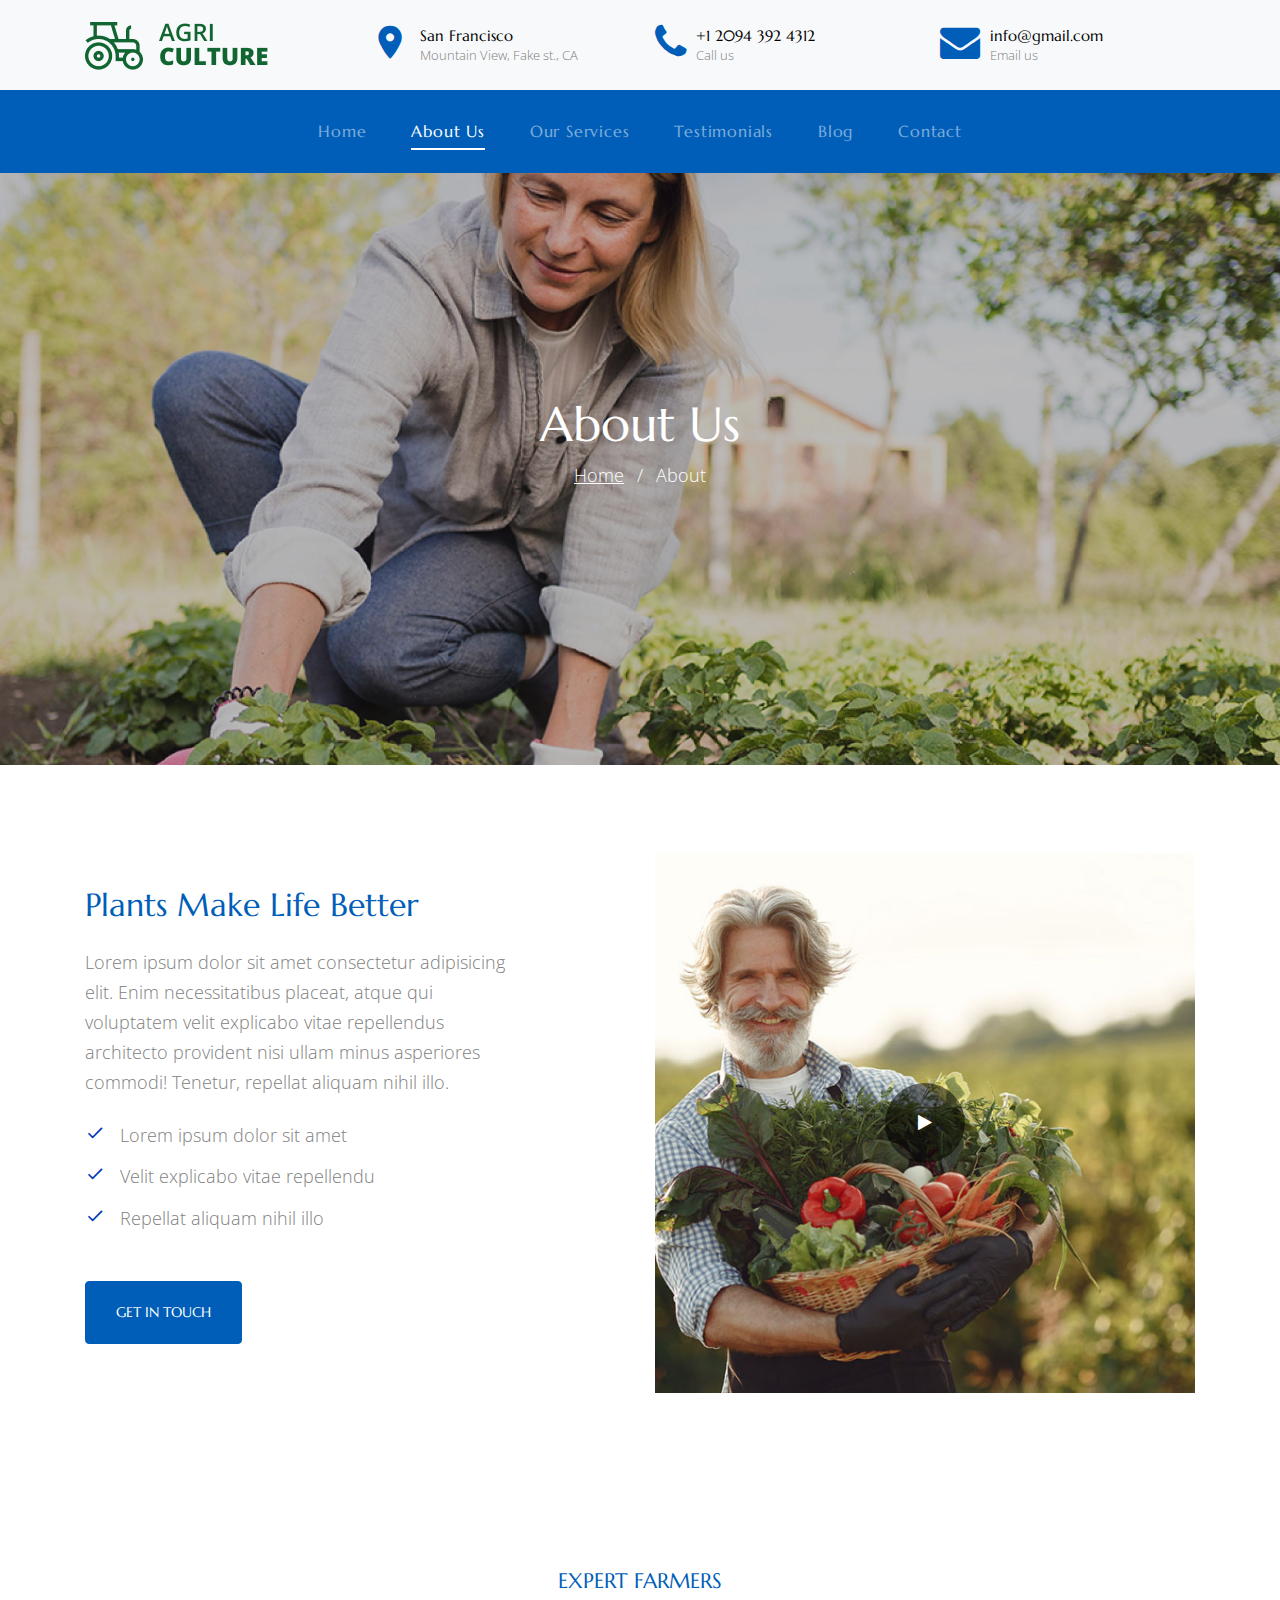
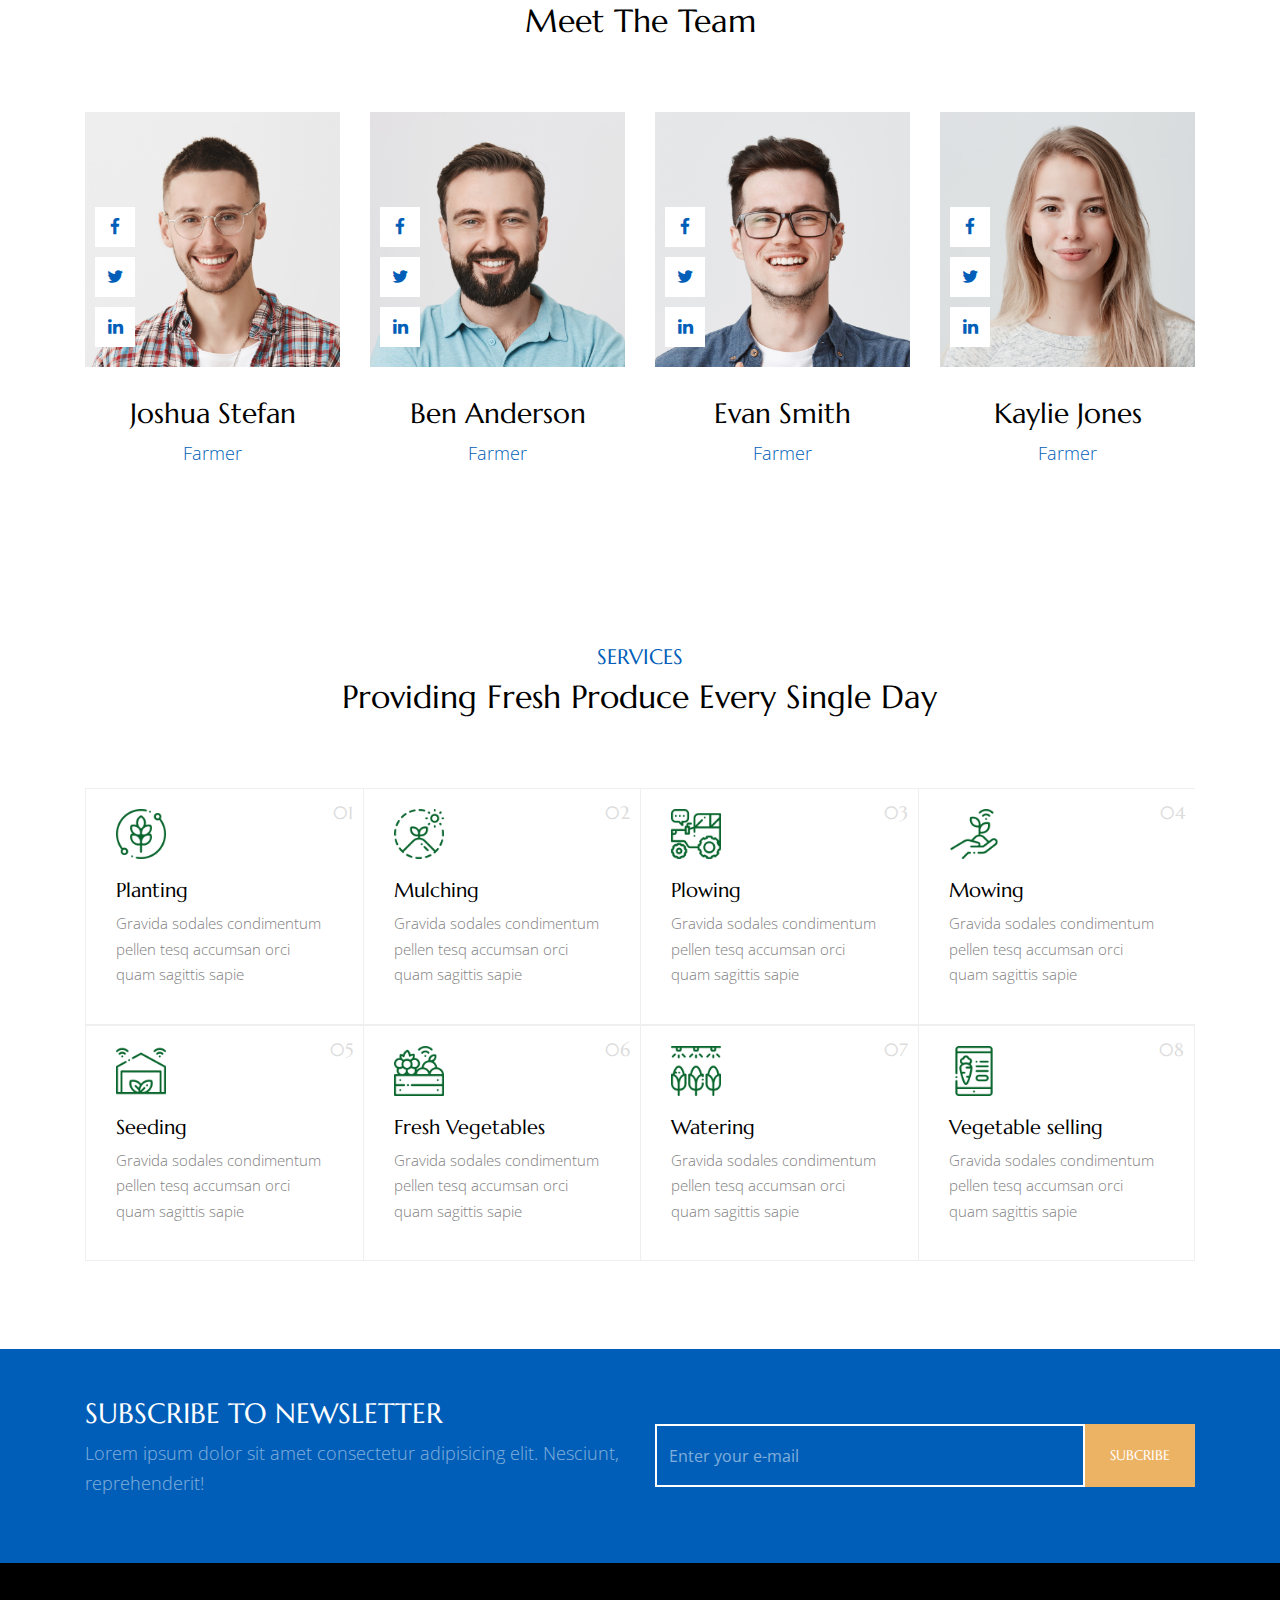
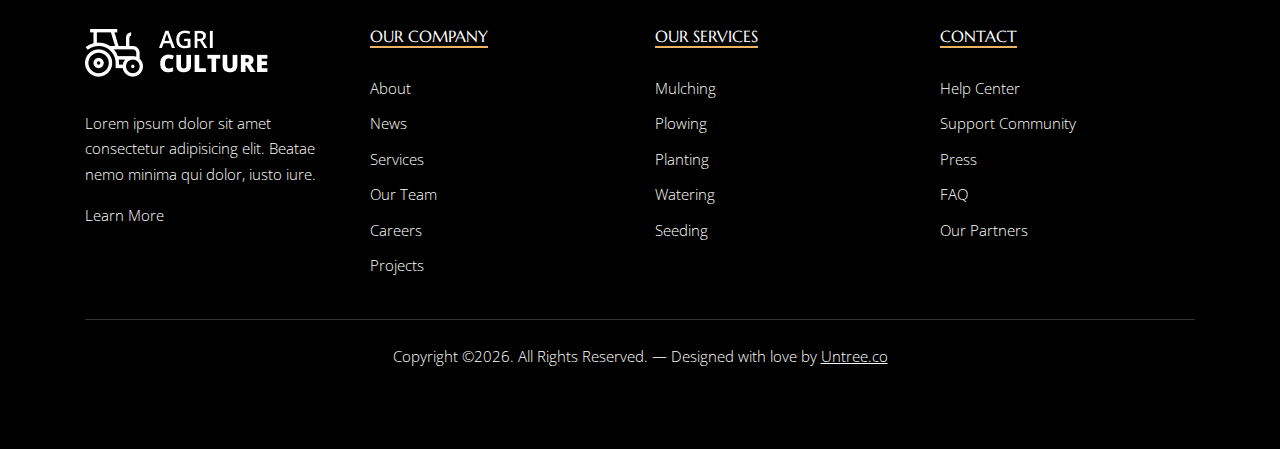
==== commit ce8fcb98: "make blue" ====
--- a/about.html
+++ b/about.html
@@ -461,7 +461,7 @@
 
 
     <!-- loader -->
-    <div id="loader" class="show fullscreen"><svg class="circular" width="48px" height="48px"><circle class="path-bg" cx="24" cy="24" r="22" fill="none" stroke-width="4" stroke="#eeeeee"/><circle class="path" cx="24" cy="24" r="22" fill="none" stroke-width="4" stroke-miterlimit="10" stroke="#116530"/></svg></div>
+    <div id="loader" class="show fullscreen"><svg class="circular" width="48px" height="48px"><circle class="path-bg" cx="24" cy="24" r="22" fill="none" stroke-width="4" stroke="#eeeeee"/><circle class="path" cx="24" cy="24" r="22" fill="none" stroke-width="4" stroke-miterlimit="10" stroke="#005EB8"/></svg></div>
 
     <script src="js/jquery-3.3.1.min.js"></script>
     <script src="js/jquery-migrate-3.0.1.min.js"></script>
--- a/fonts/icomoon/style.css
+++ b/fonts/icomoon/style.css
@@ -0,0 +1,4919 @@
+@font-face {
+  font-family: 'icomoon';
+  src:  url('fonts/icomoon.eot?10si43');
+  src:  url('fonts/icomoon.eot?10si43#iefix') format('embedded-opentype'),
+    url('fonts/icomoon.ttf?10si43') format('truetype'),
+    url('fonts/icomoon.woff?10si43') format('woff'),
+    url('fonts/icomoon.svg?10si43#icomoon') format('svg');
+  font-weight: normal;
+  font-style: normal;
+}
+
+[class^="icon-"], [class*=" icon-"] {
+  /* use !important to prevent issues with browser extensions that change fonts */
+  font-family: 'icomoon' !important;
+  speak: none;
+  font-style: normal;
+  font-weight: normal;
+  font-variant: normal;
+  text-transform: none;
+  line-height: 1;
+
+  /* Better Font Rendering =========== */
+  -webkit-font-smoothing: antialiased;
+  -moz-osx-font-smoothing: grayscale;
+}
+
+.icon-asterisk:before {
+  content: "\f069";
+}
+.icon-plus:before {
+  content: "\f067";
+}
+.icon-question:before {
+  content: "\f128";
+}
+.icon-minus:before {
+  content: "\f068";
+}
+.icon-glass:before {
+  content: "\f000";
+}
+.icon-music:before {
+  content: "\f001";
+}
+.icon-search:before {
+  content: "\f002";
+}
+.icon-envelope-o:before {
+  content: "\f003";
+}
+.icon-heart:before {
+  content: "\f004";
+}
+.icon-star:before {
+  content: "\f005";
+}
+.icon-star-o:before {
+  content: "\f006";
+}
+.icon-user:before {
+  content: "\f007";
+}
+.icon-film:before {
+  content: "\f008";
+}
+.icon-th-large:before {
+  content: "\f009";
+}
+.icon-th:before {
+  content: "\f00a";
+}
+.icon-th-list:before {
+  content: "\f00b";
+}
+.icon-check:before {
+  content: "\f00c";
+}
+.icon-close:before {
+  content: "\f00d";
+}
+.icon-remove:before {
+  content: "\f00d";
+}
+.icon-times:before {
+  content: "\f00d";
+}
+.icon-search-plus:before {
+  content: "\f00e";
+}
+.icon-search-minus:before {
+  content: "\f010";
+}
+.icon-power-off:before {
+  content: "\f011";
+}
+.icon-signal:before {
+  content: "\f012";
+}
+.icon-cog:before {
+  content: "\f013";
+}
+.icon-gear:before {
+  content: "\f013";
+}
+.icon-trash-o:before {
+  content: "\f014";
+}
+.icon-home:before {
+  content: "\f015";
+}
+.icon-file-o:before {
+  content: "\f016";
+}
+.icon-clock-o:before {
+  content: "\f017";
+}
+.icon-road:before {
+  content: "\f018";
+}
+.icon-download:before {
+  content: "\f019";
+}
+.icon-arrow-circle-o-down:before {
+  content: "\f01a";
+}
+.icon-arrow-circle-o-up:before {
+  content: "\f01b";
+}
+.icon-inbox:before {
+  content: "\f01c";
+}
+.icon-play-circle-o:before {
+  content: "\f01d";
+}
+.icon-repeat:before {
+  content: "\f01e";
+}
+.icon-rotate-right:before {
+  content: "\f01e";
+}
+.icon-refresh:before {
+  content: "\f021";
+}
+.icon-list-alt:before {
+  content: "\f022";
+}
+.icon-lock:before {
+  content: "\f023";
+}
+.icon-flag:before {
+  content: "\f024";
+}
+.icon-headphones:before {
+  content: "\f025";
+}
+.icon-volume-off:before {
+  content: "\f026";
+}
+.icon-volume-down:before {
+  content: "\f027";
+}
+.icon-volume-up:before {
+  content: "\f028";
+}
+.icon-qrcode:before {
+  content: "\f029";
+}
+.icon-barcode:before {
+  content: "\f02a";
+}
+.icon-tag:before {
+  content: "\f02b";
+}
+.icon-tags:before {
+  content: "\f02c";
+}
+.icon-book:before {
+  content: "\f02d";
+}
+.icon-bookmark:before {
+  content: "\f02e";
+}
+.icon-print:before {
+  content: "\f02f";
+}
+.icon-camera:before {
+  content: "\f030";
+}
+.icon-font:before {
+  content: "\f031";
+}
+.icon-bold:before {
+  content: "\f032";
+}
+.icon-italic:before {
+  content: "\f033";
+}
+.icon-text-height:before {
+  content: "\f034";
+}
+.icon-text-width:before {
+  content: "\f035";
+}
+.icon-align-left:before {
+  content: "\f036";
+}
+.icon-align-center:before {
+  content: "\f037";
+}
+.icon-align-right:before {
+  content: "\f038";
+}
+.icon-align-justify:before {
+  content: "\f039";
+}
+.icon-list:before {
+  content: "\f03a";
+}
+.icon-dedent:before {
+  content: "\f03b";
+}
+.icon-outdent:before {
+  content: "\f03b";
+}
+.icon-indent:before {
+  content: "\f03c";
+}
+.icon-video-camera:before {
+  content: "\f03d";
+}
+.icon-image:before {
+  content: "\f03e";
+}
+.icon-photo:before {
+  content: "\f03e";
+}
+.icon-picture-o:before {
+  content: "\f03e";
+}
+.icon-pencil:before {
+  content: "\f040";
+}
+.icon-map-marker:before {
+  content: "\f041";
+}
+.icon-adjust:before {
+  content: "\f042";
+}
+.icon-tint:before {
+  content: "\f043";
+}
+.icon-edit:before {
+  content: "\f044";
+}
+.icon-pencil-square-o:before {
+  content: "\f044";
+}
+.icon-share-square-o:before {
+  content: "\f045";
+}
+.icon-check-square-o:before {
+  content: "\f046";
+}
+.icon-arrows:before {
+  content: "\f047";
+}
+.icon-step-backward:before {
+  content: "\f048";
+}
+.icon-fast-backward:before {
+  content: "\f049";
+}
+.icon-backward:before {
+  content: "\f04a";
+}
+.icon-play:before {
+  content: "\f04b";
+}
+.icon-pause:before {
+  content: "\f04c";
+}
+.icon-stop:before {
+  content: "\f04d";
+}
+.icon-forward:before {
+  content: "\f04e";
+}
+.icon-fast-forward:before {
+  content: "\f050";
+}
+.icon-step-forward:before {
+  content: "\f051";
+}
+.icon-eject:before {
+  content: "\f052";
+}
+.icon-chevron-left:before {
+  content: "\f053";
+}
+.icon-chevron-right:before {
+  content: "\f054";
+}
+.icon-plus-circle:before {
+  content: "\f055";
+}
+.icon-minus-circle:before {
+  content: "\f056";
+}
+.icon-times-circle:before {
+  content: "\f057";
+}
+.icon-check-circle:before {
+  content: "\f058";
+}
+.icon-question-circle:before {
+  content: "\f059";
+}
+.icon-info-circle:before {
+  content: "\f05a";
+}
+.icon-crosshairs:before {
+  content: "\f05b";
+}
+.icon-times-circle-o:before {
+  content: "\f05c";
+}
+.icon-check-circle-o:before {
+  content: "\f05d";
+}
+.icon-ban:before {
+  content: "\f05e";
+}
+.icon-arrow-left:before {
+  content: "\f060";
+}
+.icon-arrow-right:before {
+  content: "\f061";
+}
+.icon-arrow-up:before {
+  content: "\f062";
+}
+.icon-arrow-down:before {
+  content: "\f063";
+}
+.icon-mail-forward:before {
+  content: "\f064";
+}
+.icon-share:before {
+  content: "\f064";
+}
+.icon-expand:before {
+  content: "\f065";
+}
+.icon-compress:before {
+  content: "\f066";
+}
+.icon-exclamation-circle:before {
+  content: "\f06a";
+}
+.icon-gift:before {
+  content: "\f06b";
+}
+.icon-leaf:before {
+  content: "\f06c";
+}
+.icon-fire:before {
+  content: "\f06d";
+}
+.icon-eye:before {
+  content: "\f06e";
+}
+.icon-eye-slash:before {
+  content: "\f070";
+}
+.icon-exclamation-triangle:before {
+  content: "\f071";
+}
+.icon-warning:before {
+  content: "\f071";
+}
+.icon-plane:before {
+  content: "\f072";
+}
+.icon-calendar:before {
+  content: "\f073";
+}
+.icon-random:before {
+  content: "\f074";
+}
+.icon-comment:before {
+  content: "\f075";
+}
+.icon-magnet:before {
+  content: "\f076";
+}
+.icon-chevron-up:before {
+  content: "\f077";
+}
+.icon-chevron-down:before {
+  content: "\f078";
+}
+.icon-retweet:before {
+  content: "\f079";
+}
+.icon-shopping-cart:before {
+  content: "\f07a";
+}
+.icon-folder:before {
+  content: "\f07b";
+}
+.icon-folder-open:before {
+  content: "\f07c";
+}
+.icon-arrows-v:before {
+  content: "\f07d";
+}
+.icon-arrows-h:before {
+  content: "\f07e";
+}
+.icon-bar-chart:before {
+  content: "\f080";
+}
+.icon-bar-chart-o:before {
+  content: "\f080";
+}
+.icon-twitter-square:before {
+  content: "\f081";
+}
+.icon-facebook-square:before {
+  content: "\f082";
+}
+.icon-camera-retro:before {
+  content: "\f083";
+}
+.icon-key:before {
+  content: "\f084";
+}
+.icon-cogs:before {
+  content: "\f085";
+}
+.icon-gears:before {
+  content: "\f085";
+}
+.icon-comments:before {
+  content: "\f086";
+}
+.icon-thumbs-o-up:before {
+  content: "\f087";
+}
+.icon-thumbs-o-down:before {
+  content: "\f088";
+}
+.icon-star-half:before {
+  content: "\f089";
+}
+.icon-heart-o:before {
+  content: "\f08a";
+}
+.icon-sign-out:before {
+  content: "\f08b";
+}
+.icon-linkedin-square:before {
+  content: "\f08c";
+}
+.icon-thumb-tack:before {
+  content: "\f08d";
+}
+.icon-external-link:before {
+  content: "\f08e";
+}
+.icon-sign-in:before {
+  content: "\f090";
+}
+.icon-trophy:before {
+  content: "\f091";
+}
+.icon-github-square:before {
+  content: "\f092";
+}
+.icon-upload:before {
+  content: "\f093";
+}
+.icon-lemon-o:before {
+  content: "\f094";
+}
+.icon-phone:before {
+  content: "\f095";
+}
+.icon-square-o:before {
+  content: "\f096";
+}
+.icon-bookmark-o:before {
+  content: "\f097";
+}
+.icon-phone-square:before {
+  content: "\f098";
+}
+.icon-twitter:before {
+  content: "\f099";
+}
+.icon-facebook:before {
+  content: "\f09a";
+}
+.icon-facebook-f:before {
+  content: "\f09a";
+}
+.icon-github:before {
+  content: "\f09b";
+}
+.icon-unlock:before {
+  content: "\f09c";
+}
+.icon-credit-card:before {
+  content: "\f09d";
+}
+.icon-feed:before {
+  content: "\f09e";
+}
+.icon-rss:before {
+  content: "\f09e";
+}
+.icon-hdd-o:before {
+  content: "\f0a0";
+}
+.icon-bullhorn:before {
+  content: "\f0a1";
+}
+.icon-bell-o:before {
+  content: "\f0a2";
+}
+.icon-certificate:before {
+  content: "\f0a3";
+}
+.icon-hand-o-right:before {
+  content: "\f0a4";
+}
+.icon-hand-o-left:before {
+  content: "\f0a5";
+}
+.icon-hand-o-up:before {
+  content: "\f0a6";
+}
+.icon-hand-o-down:before {
+  content: "\f0a7";
+}
+.icon-arrow-circle-left:before {
+  content: "\f0a8";
+}
+.icon-arrow-circle-right:before {
+  content: "\f0a9";
+}
+.icon-arrow-circle-up:before {
+  content: "\f0aa";
+}
+.icon-arrow-circle-down:before {
+  content: "\f0ab";
+}
+.icon-globe:before {
+  content: "\f0ac";
+}
+.icon-wrench:before {
+  content: "\f0ad";
+}
+.icon-tasks:before {
+  content: "\f0ae";
+}
+.icon-filter:before {
+  content: "\f0b0";
+}
+.icon-briefcase:before {
+  content: "\f0b1";
+}
+.icon-arrows-alt:before {
+  content: "\f0b2";
+}
+.icon-group:before {
+  content: "\f0c0";
+}
+.icon-users:before {
+  content: "\f0c0";
+}
+.icon-chain:before {
+  content: "\f0c1";
+}
+.icon-link:before {
+  content: "\f0c1";
+}
+.icon-cloud:before {
+  content: "\f0c2";
+}
+.icon-flask:before {
+  content: "\f0c3";
+}
+.icon-cut:before {
+  content: "\f0c4";
+}
+.icon-scissors:before {
+  content: "\f0c4";
+}
+.icon-copy:before {
+  content: "\f0c5";
+}
+.icon-files-o:before {
+  content: "\f0c5";
+}
+.icon-paperclip:before {
+  content: "\f0c6";
+}
+.icon-floppy-o:before {
+  content: "\f0c7";
+}
+.icon-save:before {
+  content: "\f0c7";
+}
+.icon-square:before {
+  content: "\f0c8";
+}
+.icon-bars:before {
+  content: "\f0c9";
+}
+.icon-navicon:before {
+  content: "\f0c9";
+}
+.icon-reorder:before {
+  content: "\f0c9";
+}
+.icon-list-ul:before {
+  content: "\f0ca";
+}
+.icon-list-ol:before {
+  content: "\f0cb";
+}
+.icon-strikethrough:before {
+  content: "\f0cc";
+}
+.icon-underline:before {
+  content: "\f0cd";
+}
+.icon-table:before {
+  content: "\f0ce";
+}
+.icon-magic:before {
+  content: "\f0d0";
+}
+.icon-truck:before {
+  content: "\f0d1";
+}
+.icon-pinterest:before {
+  content: "\f0d2";
+}
+.icon-pinterest-square:before {
+  content: "\f0d3";
+}
+.icon-google-plus-square:before {
+  content: "\f0d4";
+}
+.icon-google-plus:before {
+  content: "\f0d5";
+}
+.icon-money:before {
+  content: "\f0d6";
+}
+.icon-caret-down:before {
+  content: "\f0d7";
+}
+.icon-caret-up:before {
+  content: "\f0d8";
+}
+.icon-caret-left:before {
+  content: "\f0d9";
+}
+.icon-caret-right:before {
+  content: "\f0da";
+}
+.icon-columns:before {
+  content: "\f0db";
+}
+.icon-sort:before {
+  content: "\f0dc";
+}
+.icon-unsorted:before {
+  content: "\f0dc";
+}
+.icon-sort-desc:before {
+  content: "\f0dd";
+}
+.icon-sort-down:before {
+  content: "\f0dd";
+}
+.icon-sort-asc:before {
+  content: "\f0de";
+}
+.icon-sort-up:before {
+  content: "\f0de";
+}
+.icon-envelope:before {
+  content: "\f0e0";
+}
+.icon-linkedin:before {
+  content: "\f0e1";
+}
+.icon-rotate-left:before {
+  content: "\f0e2";
+}
+.icon-undo:before {
+  content: "\f0e2";
+}
+.icon-gavel:before {
+  content: "\f0e3";
+}
+.icon-legal:before {
+  content: "\f0e3";
+}
+.icon-dashboard:before {
+  content: "\f0e4";
+}
+.icon-tachometer:before {
+  content: "\f0e4";
+}
+.icon-comment-o:before {
+  content: "\f0e5";
+}
+.icon-comments-o:before {
+  content: "\f0e6";
+}
+.icon-bolt:before {
+  content: "\f0e7";
+}
+.icon-flash:before {
+  content: "\f0e7";
+}
+.icon-sitemap:before {
+  content: "\f0e8";
+}
+.icon-umbrella:before {
+  content: "\f0e9";
+}
+.icon-clipboard:before {
+  content: "\f0ea";
+}
+.icon-paste:before {
+  content: "\f0ea";
+}
+.icon-lightbulb-o:before {
+  content: "\f0eb";
+}
+.icon-exchange:before {
+  content: "\f0ec";
+}
+.icon-cloud-download:before {
+  content: "\f0ed";
+}
+.icon-cloud-upload:before {
+  content: "\f0ee";
+}
+.icon-user-md:before {
+  content: "\f0f0";
+}
+.icon-stethoscope:before {
+  content: "\f0f1";
+}
+.icon-suitcase:before {
+  content: "\f0f2";
+}
+.icon-bell:before {
+  content: "\f0f3";
+}
+.icon-coffee:before {
+  content: "\f0f4";
+}
+.icon-cutlery:before {
+  content: "\f0f5";
+}
+.icon-file-text-o:before {
+  content: "\f0f6";
+}
+.icon-building-o:before {
+  content: "\f0f7";
+}
+.icon-hospital-o:before {
+  content: "\f0f8";
+}
+.icon-ambulance:before {
+  content: "\f0f9";
+}
+.icon-medkit:before {
+  content: "\f0fa";
+}
+.icon-fighter-jet:before {
+  content: "\f0fb";
+}
+.icon-beer:before {
+  content: "\f0fc";
+}
+.icon-h-square:before {
+  content: "\f0fd";
+}
+.icon-plus-square:before {
+  content: "\f0fe";
+}
+.icon-angle-double-left:before {
+  content: "\f100";
+}
+.icon-angle-double-right:before {
+  content: "\f101";
+}
+.icon-angle-double-up:before {
+  content: "\f102";
+}
+.icon-angle-double-down:before {
+  content: "\f103";
+}
+.icon-angle-left:before {
+  content: "\f104";
+}
+.icon-angle-right:before {
+  content: "\f105";
+}
+.icon-angle-up:before {
+  content: "\f106";
+}
+.icon-angle-down:before {
+  content: "\f107";
+}
+.icon-desktop:before {
+  content: "\f108";
+}
+.icon-laptop:before {
+  content: "\f109";
+}
+.icon-tablet:before {
+  content: "\f10a";
+}
+.icon-mobile:before {
+  content: "\f10b";
+}
+.icon-mobile-phone:before {
+  content: "\f10b";
+}
+.icon-circle-o:before {
+  content: "\f10c";
+}
+.icon-quote-left:before {
+  content: "\f10d";
+}
+.icon-quote-right:before {
+  content: "\f10e";
+}
+.icon-spinner:before {
+  content: "\f110";
+}
+.icon-circle:before {
+  content: "\f111";
+}
+.icon-mail-reply:before {
+  content: "\f112";
+}
+.icon-reply:before {
+  content: "\f112";
+}
+.icon-github-alt:before {
+  content: "\f113";
+}
+.icon-folder-o:before {
+  content: "\f114";
+}
+.icon-folder-open-o:before {
+  content: "\f115";
+}
+.icon-smile-o:before {
+  content: "\f118";
+}
+.icon-frown-o:before {
+  content: "\f119";
+}
+.icon-meh-o:before {
+  content: "\f11a";
+}
+.icon-gamepad:before {
+  content: "\f11b";
+}
+.icon-keyboard-o:before {
+  content: "\f11c";
+}
+.icon-flag-o:before {
+  content: "\f11d";
+}
+.icon-flag-checkered:before {
+  content: "\f11e";
+}
+.icon-terminal:before {
+  content: "\f120";
+}
+.icon-code:before {
+  content: "\f121";
+}
+.icon-mail-reply-all:before {
+  content: "\f122";
+}
+.icon-reply-all:before {
+  content: "\f122";
+}
+.icon-star-half-empty:before {
+  content: "\f123";
+}
+.icon-star-half-full:before {
+  content: "\f123";
+}
+.icon-star-half-o:before {
+  content: "\f123";
+}
+.icon-location-arrow:before {
+  content: "\f124";
+}
+.icon-crop:before {
+  content: "\f125";
+}
+.icon-code-fork:before {
+  content: "\f126";
+}
+.icon-chain-broken:before {
+  content: "\f127";
+}
+.icon-unlink:before {
+  content: "\f127";
+}
+.icon-info:before {
+  content: "\f129";
+}
+.icon-exclamation:before {
+  content: "\f12a";
+}
+.icon-superscript:before {
+  content: "\f12b";
+}
+.icon-subscript:before {
+  content: "\f12c";
+}
+.icon-eraser:before {
+  content: "\f12d";
+}
+.icon-puzzle-piece:before {
+  content: "\f12e";
+}
+.icon-microphone:before {
+  content: "\f130";
+}
+.icon-microphone-slash:before {
+  content: "\f131";
+}
+.icon-shield:before {
+  content: "\f132";
+}
+.icon-calendar-o:before {
+  content: "\f133";
+}
+.icon-fire-extinguisher:before {
+  content: "\f134";
+}
+.icon-rocket:before {
+  content: "\f135";
+}
+.icon-maxcdn:before {
+  content: "\f136";
+}
+.icon-chevron-circle-left:before {
+  content: "\f137";
+}
+.icon-chevron-circle-right:before {
+  content: "\f138";
+}
+.icon-chevron-circle-up:before {
+  content: "\f139";
+}
+.icon-chevron-circle-down:before {
+  content: "\f13a";
+}
+.icon-html5:before {
+  content: "\f13b";
+}
+.icon-css3:before {
+  content: "\f13c";
+}
+.icon-anchor:before {
+  content: "\f13d";
+}
+.icon-unlock-alt:before {
+  content: "\f13e";
+}
+.icon-bullseye:before {
+  content: "\f140";
+}
+.icon-ellipsis-h:before {
+  content: "\f141";
+}
+.icon-ellipsis-v:before {
+  content: "\f142";
+}
+.icon-rss-square:before {
+  content: "\f143";
+}
+.icon-play-circle:before {
+  content: "\f144";
+}
+.icon-ticket:before {
+  content: "\f145";
+}
+.icon-minus-square:before {
+  content: "\f146";
+}
+.icon-minus-square-o:before {
+  content: "\f147";
+}
+.icon-level-up:before {
+  content: "\f148";
+}
+.icon-level-down:before {
+  content: "\f149";
+}
+.icon-check-square:before {
+  content: "\f14a";
+}
+.icon-pencil-square:before {
+  content: "\f14b";
+}
+.icon-external-link-square:before {
+  content: "\f14c";
+}
+.icon-share-square:before {
+  content: "\f14d";
+}
+.icon-compass:before {
+  content: "\f14e";
+}
+.icon-caret-square-o-down:before {
+  content: "\f150";
+}
+.icon-toggle-down:before {
+  content: "\f150";
+}
+.icon-caret-square-o-up:before {
+  content: "\f151";
+}
+.icon-toggle-up:before {
+  content: "\f151";
+}
+.icon-caret-square-o-right:before {
+  content: "\f152";
+}
+.icon-toggle-right:before {
+  content: "\f152";
+}
+.icon-eur:before {
+  content: "\f153";
+}
+.icon-euro:before {
+  content: "\f153";
+}
+.icon-gbp:before {
+  content: "\f154";
+}
+.icon-dollar:before {
+  content: "\f155";
+}
+.icon-usd:before {
+  content: "\f155";
+}
+.icon-inr:before {
+  content: "\f156";
+}
+.icon-rupee:before {
+  content: "\f156";
+}
+.icon-cny:before {
+  content: "\f157";
+}
+.icon-jpy:before {
+  content: "\f157";
+}
+.icon-rmb:before {
+  content: "\f157";
+}
+.icon-yen:before {
+  content: "\f157";
+}
+.icon-rouble:before {
+  content: "\f158";
+}
+.icon-rub:before {
+  content: "\f158";
+}
+.icon-ruble:before {
+  content: "\f158";
+}
+.icon-krw:before {
+  content: "\f159";
+}
+.icon-won:before {
+  content: "\f159";
+}
+.icon-bitcoin:before {
+  content: "\f15a";
+}
+.icon-btc:before {
+  content: "\f15a";
+}
+.icon-file:before {
+  content: "\f15b";
+}
+.icon-file-text:before {
+  content: "\f15c";
+}
+.icon-sort-alpha-asc:before {
+  content: "\f15d";
+}
+.icon-sort-alpha-desc:before {
+  content: "\f15e";
+}
+.icon-sort-amount-asc:before {
+  content: "\f160";
+}
+.icon-sort-amount-desc:before {
+  content: "\f161";
+}
+.icon-sort-numeric-asc:before {
+  content: "\f162";
+}
+.icon-sort-numeric-desc:before {
+  content: "\f163";
+}
+.icon-thumbs-up:before {
+  content: "\f164";
+}
+.icon-thumbs-down:before {
+  content: "\f165";
+}
+.icon-youtube-square:before {
+  content: "\f166";
+}
+.icon-youtube:before {
+  content: "\f167";
+}
+.icon-xing:before {
+  content: "\f168";
+}
+.icon-xing-square:before {
+  content: "\f169";
+}
+.icon-youtube-play:before {
+  content: "\f16a";
+}
+.icon-dropbox:before {
+  content: "\f16b";
+}
+.icon-stack-overflow:before {
+  content: "\f16c";
+}
+.icon-instagram:before {
+  content: "\f16d";
+}
+.icon-flickr:before {
+  content: "\f16e";
+}
+.icon-adn:before {
+  content: "\f170";
+}
+.icon-bitbucket:before {
+  content: "\f171";
+}
+.icon-bitbucket-square:before {
+  content: "\f172";
+}
+.icon-tumblr:before {
+  content: "\f173";
+}
+.icon-tumblr-square:before {
+  content: "\f174";
+}
+.icon-long-arrow-down:before {
+  content: "\f175";
+}
+.icon-long-arrow-up:before {
+  content: "\f176";
+}
+.icon-long-arrow-left:before {
+  content: "\f177";
+}
+.icon-long-arrow-right:before {
+  content: "\f178";
+}
+.icon-apple:before {
+  content: "\f179";
+}
+.icon-windows:before {
+  content: "\f17a";
+}
+.icon-android:before {
+  content: "\f17b";
+}
+.icon-linux:before {
+  content: "\f17c";
+}
+.icon-dribbble:before {
+  content: "\f17d";
+}
+.icon-skype:before {
+  content: "\f17e";
+}
+.icon-foursquare:before {
+  content: "\f180";
+}
+.icon-trello:before {
+  content: "\f181";
+}
+.icon-female:before {
+  content: "\f182";
+}
+.icon-male:before {
+  content: "\f183";
+}
+.icon-gittip:before {
+  content: "\f184";
+}
+.icon-gratipay:before {
+  content: "\f184";
+}
+.icon-sun-o:before {
+  content: "\f185";
+}
+.icon-moon-o:before {
+  content: "\f186";
+}
+.icon-archive:before {
+  content: "\f187";
+}
+.icon-bug:before {
+  content: "\f188";
+}
+.icon-vk:before {
+  content: "\f189";
+}
+.icon-weibo:before {
+  content: "\f18a";
+}
+.icon-renren:before {
+  content: "\f18b";
+}
+.icon-pagelines:before {
+  content: "\f18c";
+}
+.icon-stack-exchange:before {
+  content: "\f18d";
+}
+.icon-arrow-circle-o-right:before {
+  content: "\f18e";
+}
+.icon-arrow-circle-o-left:before {
+  content: "\f190";
+}
+.icon-caret-square-o-left:before {
+  content: "\f191";
+}
+.icon-toggle-left:before {
+  content: "\f191";
+}
+.icon-dot-circle-o:before {
+  content: "\f192";
+}
+.icon-wheelchair:before {
+  content: "\f193";
+}
+.icon-vimeo-square:before {
+  content: "\f194";
+}
+.icon-try:before {
+  content: "\f195";
+}
+.icon-turkish-lira:before {
+  content: "\f195";
+}
+.icon-plus-square-o:before {
+  content: "\f196";
+}
+.icon-space-shuttle:before {
+  content: "\f197";
+}
+.icon-slack:before {
+  content: "\f198";
+}
+.icon-envelope-square:before {
+  content: "\f199";
+}
+.icon-wordpress:before {
+  content: "\f19a";
+}
+.icon-openid:before {
+  content: "\f19b";
+}
+.icon-bank:before {
+  content: "\f19c";
+}
+.icon-institution:before {
+  content: "\f19c";
+}
+.icon-university:before {
+  content: "\f19c";
+}
+.icon-graduation-cap:before {
+  content: "\f19d";
+}
+.icon-mortar-board:before {
+  content: "\f19d";
+}
+.icon-yahoo:before {
+  content: "\f19e";
+}
+.icon-google:before {
+  content: "\f1a0";
+}
+.icon-reddit:before {
+  content: "\f1a1";
+}
+.icon-reddit-square:before {
+  content: "\f1a2";
+}
+.icon-stumbleupon-circle:before {
+  content: "\f1a3";
+}
+.icon-stumbleupon:before {
+  content: "\f1a4";
+}
+.icon-delicious:before {
+  content: "\f1a5";
+}
+.icon-digg:before {
+  content: "\f1a6";
+}
+.icon-pied-piper-pp:before {
+  content: "\f1a7";
+}
+.icon-pied-piper-alt:before {
+  content: "\f1a8";
+}
+.icon-drupal:before {
+  content: "\f1a9";
+}
+.icon-joomla:before {
+  content: "\f1aa";
+}
+.icon-language:before {
+  content: "\f1ab";
+}
+.icon-fax:before {
+  content: "\f1ac";
+}
+.icon-building:before {
+  content: "\f1ad";
+}
+.icon-child:before {
+  content: "\f1ae";
+}
+.icon-paw:before {
+  content: "\f1b0";
+}
+.icon-spoon:before {
+  content: "\f1b1";
+}
+.icon-cube:before {
+  content: "\f1b2";
+}
+.icon-cubes:before {
+  content: "\f1b3";
+}
+.icon-behance:before {
+  content: "\f1b4";
+}
+.icon-behance-square:before {
+  content: "\f1b5";
+}
+.icon-steam:before {
+  content: "\f1b6";
+}
+.icon-steam-square:before {
+  content: "\f1b7";
+}
+.icon-recycle:before {
+  content: "\f1b8";
+}
+.icon-automobile:before {
+  content: "\f1b9";
+}
+.icon-car:before {
+  content: "\f1b9";
+}
+.icon-cab:before {
+  content: "\f1ba";
+}
+.icon-taxi:before {
+  content: "\f1ba";
+}
+.icon-tree:before {
+  content: "\f1bb";
+}
+.icon-spotify:before {
+  content: "\f1bc";
+}
+.icon-deviantart:before {
+  content: "\f1bd";
+}
+.icon-soundcloud:before {
+  content: "\f1be";
+}
+.icon-database:before {
+  content: "\f1c0";
+}
+.icon-file-pdf-o:before {
+  content: "\f1c1";
+}
+.icon-file-word-o:before {
+  content: "\f1c2";
+}
+.icon-file-excel-o:before {
+  content: "\f1c3";
+}
+.icon-file-powerpoint-o:before {
+  content: "\f1c4";
+}
+.icon-file-image-o:before {
+  content: "\f1c5";
+}
+.icon-file-photo-o:before {
+  content: "\f1c5";
+}
+.icon-file-picture-o:before {
+  content: "\f1c5";
+}
+.icon-file-archive-o:before {
+  content: "\f1c6";
+}
+.icon-file-zip-o:before {
+  content: "\f1c6";
+}
+.icon-file-audio-o:before {
+  content: "\f1c7";
+}
+.icon-file-sound-o:before {
+  content: "\f1c7";
+}
+.icon-file-movie-o:before {
+  content: "\f1c8";
+}
+.icon-file-video-o:before {
+  content: "\f1c8";
+}
+.icon-file-code-o:before {
+  content: "\f1c9";
+}
+.icon-vine:before {
+  content: "\f1ca";
+}
+.icon-codepen:before {
+  content: "\f1cb";
+}
+.icon-jsfiddle:before {
+  content: "\f1cc";
+}
+.icon-life-bouy:before {
+  content: "\f1cd";
+}
+.icon-life-buoy:before {
+  content: "\f1cd";
+}
+.icon-life-ring:before {
+  content: "\f1cd";
+}
+.icon-life-saver:before {
+  content: "\f1cd";
+}
+.icon-support:before {
+  content: "\f1cd";
+}
+.icon-circle-o-notch:before {
+  content: "\f1ce";
+}
+.icon-ra:before {
+  content: "\f1d0";
+}
+.icon-rebel:before {
+  content: "\f1d0";
+}
+.icon-resistance:before {
+  content: "\f1d0";
+}
+.icon-empire:before {
+  content: "\f1d1";
+}
+.icon-ge:before {
+  content: "\f1d1";
+}
+.icon-git-square:before {
+  content: "\f1d2";
+}
+.icon-git:before {
+  content: "\f1d3";
+}
+.icon-hacker-news:before {
+  content: "\f1d4";
+}
+.icon-y-combinator-square:before {
+  content: "\f1d4";
+}
+.icon-yc-square:before {
+  content: "\f1d4";
+}
+.icon-tencent-weibo:before {
+  content: "\f1d5";
+}
+.icon-qq:before {
+  content: "\f1d6";
+}
+.icon-wechat:before {
+  content: "\f1d7";
+}
+.icon-weixin:before {
+  content: "\f1d7";
+}
+.icon-paper-plane:before {
+  content: "\f1d8";
+}
+.icon-send:before {
+  content: "\f1d8";
+}
+.icon-paper-plane-o:before {
+  content: "\f1d9";
+}
+.icon-send-o:before {
+  content: "\f1d9";
+}
+.icon-history:before {
+  content: "\f1da";
+}
+.icon-circle-thin:before {
+  content: "\f1db";
+}
+.icon-header:before {
+  content: "\f1dc";
+}
+.icon-paragraph:before {
+  content: "\f1dd";
+}
+.icon-sliders:before {
+  content: "\f1de";
+}
+.icon-share-alt:before {
+  content: "\f1e0";
+}
+.icon-share-alt-square:before {
+  content: "\f1e1";
+}
+.icon-bomb:before {
+  content: "\f1e2";
+}
+.icon-futbol-o:before {
+  content: "\f1e3";
+}
+.icon-soccer-ball-o:before {
+  content: "\f1e3";
+}
+.icon-tty:before {
+  content: "\f1e4";
+}
+.icon-binoculars:before {
+  content: "\f1e5";
+}
+.icon-plug:before {
+  content: "\f1e6";
+}
+.icon-slideshare:before {
+  content: "\f1e7";
+}
+.icon-twitch:before {
+  content: "\f1e8";
+}
+.icon-yelp:before {
+  content: "\f1e9";
+}
+.icon-newspaper-o:before {
+  content: "\f1ea";
+}
+.icon-wifi:before {
+  content: "\f1eb";
+}
+.icon-calculator:before {
+  content: "\f1ec";
+}
+.icon-paypal:before {
+  content: "\f1ed";
+}
+.icon-google-wallet:before {
+  content: "\f1ee";
+}
+.icon-cc-visa:before {
+  content: "\f1f0";
+}
+.icon-cc-mastercard:before {
+  content: "\f1f1";
+}
+.icon-cc-discover:before {
+  content: "\f1f2";
+}
+.icon-cc-amex:before {
+  content: "\f1f3";
+}
+.icon-cc-paypal:before {
+  content: "\f1f4";
+}
+.icon-cc-stripe:before {
+  content: "\f1f5";
+}
+.icon-bell-slash:before {
+  content: "\f1f6";
+}
+.icon-bell-slash-o:before {
+  content: "\f1f7";
+}
+.icon-trash:before {
+  content: "\f1f8";
+}
+.icon-copyright:before {
+  content: "\f1f9";
+}
+.icon-at:before {
+  content: "\f1fa";
+}
+.icon-eyedropper:before {
+  content: "\f1fb";
+}
+.icon-paint-brush:before {
+  content: "\f1fc";
+}
+.icon-birthday-cake:before {
+  content: "\f1fd";
+}
+.icon-area-chart:before {
+  content: "\f1fe";
+}
+.icon-pie-chart:before {
+  content: "\f200";
+}
+.icon-line-chart:before {
+  content: "\f201";
+}
+.icon-lastfm:before {
+  content: "\f202";
+}
+.icon-lastfm-square:before {
+  content: "\f203";
+}
+.icon-toggle-off:before {
+  content: "\f204";
+}
+.icon-toggle-on:before {
+  content: "\f205";
+}
+.icon-bicycle:before {
+  content: "\f206";
+}
+.icon-bus:before {
+  content: "\f207";
+}
+.icon-ioxhost:before {
+  content: "\f208";
+}
+.icon-angellist:before {
+  content: "\f209";
+}
+.icon-cc:before {
+  content: "\f20a";
+}
+.icon-ils:before {
+  content: "\f20b";
+}
+.icon-shekel:before {
+  content: "\f20b";
+}
+.icon-sheqel:before {
+  content: "\f20b";
+}
+.icon-meanpath:before {
+  content: "\f20c";
+}
+.icon-buysellads:before {
+  content: "\f20d";
+}
+.icon-connectdevelop:before {
+  content: "\f20e";
+}
+.icon-dashcube:before {
+  content: "\f210";
+}
+.icon-forumbee:before {
+  content: "\f211";
+}
+.icon-leanpub:before {
+  content: "\f212";
+}
+.icon-sellsy:before {
+  content: "\f213";
+}
+.icon-shirtsinbulk:before {
+  content: "\f214";
+}
+.icon-simplybuilt:before {
+  content: "\f215";
+}
+.icon-skyatlas:before {
+  content: "\f216";
+}
+.icon-cart-plus:before {
+  content: "\f217";
+}
+.icon-cart-arrow-down:before {
+  content: "\f218";
+}
+.icon-diamond:before {
+  content: "\f219";
+}
+.icon-ship:before {
+  content: "\f21a";
+}
+.icon-user-secret:before {
+  content: "\f21b";
+}
+.icon-motorcycle:before {
+  content: "\f21c";
+}
+.icon-street-view:before {
+  content: "\f21d";
+}
+.icon-heartbeat:before {
+  content: "\f21e";
+}
+.icon-venus:before {
+  content: "\f221";
+}
+.icon-mars:before {
+  content: "\f222";
+}
+.icon-mercury:before {
+  content: "\f223";
+}
+.icon-intersex:before {
+  content: "\f224";
+}
+.icon-transgender:before {
+  content: "\f224";
+}
+.icon-transgender-alt:before {
+  content: "\f225";
+}
+.icon-venus-double:before {
+  content: "\f226";
+}
+.icon-mars-double:before {
+  content: "\f227";
+}
+.icon-venus-mars:before {
+  content: "\f228";
+}
+.icon-mars-stroke:before {
+  content: "\f229";
+}
+.icon-mars-stroke-v:before {
+  content: "\f22a";
+}
+.icon-mars-stroke-h:before {
+  content: "\f22b";
+}
+.icon-neuter:before {
+  content: "\f22c";
+}
+.icon-genderless:before {
+  content: "\f22d";
+}
+.icon-facebook-official:before {
+  content: "\f230";
+}
+.icon-pinterest-p:before {
+  content: "\f231";
+}
+.icon-whatsapp:before {
+  content: "\f232";
+}
+.icon-server:before {
+  content: "\f233";
+}
+.icon-user-plus:before {
+  content: "\f234";
+}
+.icon-user-times:before {
+  content: "\f235";
+}
+.icon-bed:before {
+  content: "\f236";
+}
+.icon-hotel:before {
+  content: "\f236";
+}
+.icon-viacoin:before {
+  content: "\f237";
+}
+.icon-train:before {
+  content: "\f238";
+}
+.icon-subway:before {
+  content: "\f239";
+}
+.icon-medium:before {
+  content: "\f23a";
+}
+.icon-y-combinator:before {
+  content: "\f23b";
+}
+.icon-yc:before {
+  content: "\f23b";
+}
+.icon-optin-monster:before {
+  content: "\f23c";
+}
+.icon-opencart:before {
+  content: "\f23d";
+}
+.icon-expeditedssl:before {
+  content: "\f23e";
+}
+.icon-battery:before {
+  content: "\f240";
+}
+.icon-battery-4:before {
+  content: "\f240";
+}
+.icon-battery-full:before {
+  content: "\f240";
+}
+.icon-battery-3:before {
+  content: "\f241";
+}
+.icon-battery-three-quarters:before {
+  content: "\f241";
+}
+.icon-battery-2:before {
+  content: "\f242";
+}
+.icon-battery-half:before {
+  content: "\f242";
+}
+.icon-battery-1:before {
+  content: "\f243";
+}
+.icon-battery-quarter:before {
+  content: "\f243";
+}
+.icon-battery-0:before {
+  content: "\f244";
+}
+.icon-battery-empty:before {
+  content: "\f244";
+}
+.icon-mouse-pointer:before {
+  content: "\f245";
+}
+.icon-i-cursor:before {
+  content: "\f246";
+}
+.icon-object-group:before {
+  content: "\f247";
+}
+.icon-object-ungroup:before {
+  content: "\f248";
+}
+.icon-sticky-note:before {
+  content: "\f249";
+}
+.icon-sticky-note-o:before {
+  content: "\f24a";
+}
+.icon-cc-jcb:before {
+  content: "\f24b";
+}
+.icon-cc-diners-club:before {
+  content: "\f24c";
+}
+.icon-clone:before {
+  content: "\f24d";
+}
+.icon-balance-scale:before {
+  content: "\f24e";
+}
+.icon-hourglass-o:before {
+  content: "\f250";
+}
+.icon-hourglass-1:before {
+  content: "\f251";
+}
+.icon-hourglass-start:before {
+  content: "\f251";
+}
+.icon-hourglass-2:before {
+  content: "\f252";
+}
+.icon-hourglass-half:before {
+  content: "\f252";
+}
+.icon-hourglass-3:before {
+  content: "\f253";
+}
+.icon-hourglass-end:before {
+  content: "\f253";
+}
+.icon-hourglass:before {
+  content: "\f254";
+}
+.icon-hand-grab-o:before {
+  content: "\f255";
+}
+.icon-hand-rock-o:before {
+  content: "\f255";
+}
+.icon-hand-paper-o:before {
+  content: "\f256";
+}
+.icon-hand-stop-o:before {
+  content: "\f256";
+}
+.icon-hand-scissors-o:before {
+  content: "\f257";
+}
+.icon-hand-lizard-o:before {
+  content: "\f258";
+}
+.icon-hand-spock-o:before {
+  content: "\f259";
+}
+.icon-hand-pointer-o:before {
+  content: "\f25a";
+}
+.icon-hand-peace-o:before {
+  content: "\f25b";
+}
+.icon-trademark:before {
+  content: "\f25c";
+}
+.icon-registered:before {
+  content: "\f25d";
+}
+.icon-creative-commons:before {
+  content: "\f25e";
+}
+.icon-gg:before {
+  content: "\f260";
+}
+.icon-gg-circle:before {
+  content: "\f261";
+}
+.icon-tripadvisor:before {
+  content: "\f262";
+}
+.icon-odnoklassniki:before {
+  content: "\f263";
+}
+.icon-odnoklassniki-square:before {
+  content: "\f264";
+}
+.icon-get-pocket:before {
+  content: "\f265";
+}
+.icon-wikipedia-w:before {
+  content: "\f266";
+}
+.icon-safari:before {
+  content: "\f267";
+}
+.icon-chrome:before {
+  content: "\f268";
+}
+.icon-firefox:before {
+  content: "\f269";
+}
+.icon-opera:before {
+  content: "\f26a";
+}
+.icon-internet-explorer:before {
+  content: "\f26b";
+}
+.icon-television:before {
+  content: "\f26c";
+}
+.icon-tv:before {
+  content: "\f26c";
+}
+.icon-contao:before {
+  content: "\f26d";
+}
+.icon-500px:before {
+  content: "\f26e";
+}
+.icon-amazon:before {
+  content: "\f270";
+}
+.icon-calendar-plus-o:before {
+  content: "\f271";
+}
+.icon-calendar-minus-o:before {
+  content: "\f272";
+}
+.icon-calendar-times-o:before {
+  content: "\f273";
+}
+.icon-calendar-check-o:before {
+  content: "\f274";
+}
+.icon-industry:before {
+  content: "\f275";
+}
+.icon-map-pin:before {
+  content: "\f276";
+}
+.icon-map-signs:before {
+  content: "\f277";
+}
+.icon-map-o:before {
+  content: "\f278";
+}
+.icon-map:before {
+  content: "\f279";
+}
+.icon-commenting:before {
+  content: "\f27a";
+}
+.icon-commenting-o:before {
+  content: "\f27b";
+}
+.icon-houzz:before {
+  content: "\f27c";
+}
+.icon-vimeo:before {
+  content: "\f27d";
+}
+.icon-black-tie:before {
+  content: "\f27e";
+}
+.icon-fonticons:before {
+  content: "\f280";
+}
+.icon-reddit-alien:before {
+  content: "\f281";
+}
+.icon-edge:before {
+  content: "\f282";
+}
+.icon-credit-card-alt:before {
+  content: "\f283";
+}
+.icon-codiepie:before {
+  content: "\f284";
+}
+.icon-modx:before {
+  content: "\f285";
+}
+.icon-fort-awesome:before {
+  content: "\f286";
+}
+.icon-usb:before {
+  content: "\f287";
+}
+.icon-product-hunt:before {
+  content: "\f288";
+}
+.icon-mixcloud:before {
+  content: "\f289";
+}
+.icon-scribd:before {
+  content: "\f28a";
+}
+.icon-pause-circle:before {
+  content: "\f28b";
+}
+.icon-pause-circle-o:before {
+  content: "\f28c";
+}
+.icon-stop-circle:before {
+  content: "\f28d";
+}
+.icon-stop-circle-o:before {
+  content: "\f28e";
+}
+.icon-shopping-bag:before {
+  content: "\f290";
+}
+.icon-shopping-basket:before {
+  content: "\f291";
+}
+.icon-hashtag:before {
+  content: "\f292";
+}
+.icon-bluetooth:before {
+  content: "\f293";
+}
+.icon-bluetooth-b:before {
+  content: "\f294";
+}
+.icon-percent:before {
+  content: "\f295";
+}
+.icon-gitlab:before {
+  content: "\f296";
+}
+.icon-wpbeginner:before {
+  content: "\f297";
+}
+.icon-wpforms:before {
+  content: "\f298";
+}
+.icon-envira:before {
+  content: "\f299";
+}
+.icon-universal-access:before {
+  content: "\f29a";
+}
+.icon-wheelchair-alt:before {
+  content: "\f29b";
+}
+.icon-question-circle-o:before {
+  content: "\f29c";
+}
+.icon-blind:before {
+  content: "\f29d";
+}
+.icon-audio-description:before {
+  content: "\f29e";
+}
+.icon-volume-control-phone:before {
+  content: "\f2a0";
+}
+.icon-braille:before {
+  content: "\f2a1";
+}
+.icon-assistive-listening-systems:before {
+  content: "\f2a2";
+}
+.icon-american-sign-language-interpreting:before {
+  content: "\f2a3";
+}
+.icon-asl-interpreting:before {
+  content: "\f2a3";
+}
+.icon-deaf:before {
+  content: "\f2a4";
+}
+.icon-deafness:before {
+  content: "\f2a4";
+}
+.icon-hard-of-hearing:before {
+  content: "\f2a4";
+}
+.icon-glide:before {
+  content: "\f2a5";
+}
+.icon-glide-g:before {
+  content: "\f2a6";
+}
+.icon-sign-language:before {
+  content: "\f2a7";
+}
+.icon-signing:before {
+  content: "\f2a7";
+}
+.icon-low-vision:before {
+  content: "\f2a8";
+}
+.icon-viadeo:before {
+  content: "\f2a9";
+}
+.icon-viadeo-square:before {
+  content: "\f2aa";
+}
+.icon-snapchat:before {
+  content: "\f2ab";
+}
+.icon-snapchat-ghost:before {
+  content: "\f2ac";
+}
+.icon-snapchat-square:before {
+  content: "\f2ad";
+}
+.icon-pied-piper:before {
+  content: "\f2ae";
+}
+.icon-first-order:before {
+  content: "\f2b0";
+}
+.icon-yoast:before {
+  content: "\f2b1";
+}
+.icon-themeisle:before {
+  content: "\f2b2";
+}
+.icon-google-plus-circle:before {
+  content: "\f2b3";
+}
+.icon-google-plus-official:before {
+  content: "\f2b3";
+}
+.icon-fa:before {
+  content: "\f2b4";
+}
+.icon-font-awesome:before {
+  content: "\f2b4";
+}
+.icon-handshake-o:before {
+  content: "\f2b5";
+}
+.icon-envelope-open:before {
+  content: "\f2b6";
+}
+.icon-envelope-open-o:before {
+  content: "\f2b7";
+}
+.icon-linode:before {
+  content: "\f2b8";
+}
+.icon-address-book:before {
+  content: "\f2b9";
+}
+.icon-address-book-o:before {
+  content: "\f2ba";
+}
+.icon-address-card:before {
+  content: "\f2bb";
+}
+.icon-vcard:before {
+  content: "\f2bb";
+}
+.icon-address-card-o:before {
+  content: "\f2bc";
+}
+.icon-vcard-o:before {
+  content: "\f2bc";
+}
+.icon-user-circle:before {
+  content: "\f2bd";
+}
+.icon-user-circle-o:before {
+  content: "\f2be";
+}
+.icon-user-o:before {
+  content: "\f2c0";
+}
+.icon-id-badge:before {
+  content: "\f2c1";
+}
+.icon-drivers-license:before {
+  content: "\f2c2";
+}
+.icon-id-card:before {
+  content: "\f2c2";
+}
+.icon-drivers-license-o:before {
+  content: "\f2c3";
+}
+.icon-id-card-o:before {
+  content: "\f2c3";
+}
+.icon-quora:before {
+  content: "\f2c4";
+}
+.icon-free-code-camp:before {
+  content: "\f2c5";
+}
+.icon-telegram:before {
+  content: "\f2c6";
+}
+.icon-thermometer:before {
+  content: "\f2c7";
+}
+.icon-thermometer-4:before {
+  content: "\f2c7";
+}
+.icon-thermometer-full:before {
+  content: "\f2c7";
+}
+.icon-thermometer-3:before {
+  content: "\f2c8";
+}
+.icon-thermometer-three-quarters:before {
+  content: "\f2c8";
+}
+.icon-thermometer-2:before {
+  content: "\f2c9";
+}
+.icon-thermometer-half:before {
+  content: "\f2c9";
+}
+.icon-thermometer-1:before {
+  content: "\f2ca";
+}
+.icon-thermometer-quarter:before {
+  content: "\f2ca";
+}
+.icon-thermometer-0:before {
+  content: "\f2cb";
+}
+.icon-thermometer-empty:before {
+  content: "\f2cb";
+}
+.icon-shower:before {
+  content: "\f2cc";
+}
+.icon-bath:before {
+  content: "\f2cd";
+}
+.icon-bathtub:before {
+  content: "\f2cd";
+}
+.icon-s15:before {
+  content: "\f2cd";
+}
+.icon-podcast:before {
+  content: "\f2ce";
+}
+.icon-window-maximize:before {
+  content: "\f2d0";
+}
+.icon-window-minimize:before {
+  content: "\f2d1";
+}
+.icon-window-restore:before {
+  content: "\f2d2";
+}
+.icon-times-rectangle:before {
+  content: "\f2d3";
+}
+.icon-window-close:before {
+  content: "\f2d3";
+}
+.icon-times-rectangle-o:before {
+  content: "\f2d4";
+}
+.icon-window-close-o:before {
+  content: "\f2d4";
+}
+.icon-bandcamp:before {
+  content: "\f2d5";
+}
+.icon-grav:before {
+  content: "\f2d6";
+}
+.icon-etsy:before {
+  content: "\f2d7";
+}
+.icon-imdb:before {
+  content: "\f2d8";
+}
+.icon-ravelry:before {
+  content: "\f2d9";
+}
+.icon-eercast:before {
+  content: "\f2da";
+}
+.icon-microchip:before {
+  content: "\f2db";
+}
+.icon-snowflake-o:before {
+  content: "\f2dc";
+}
+.icon-superpowers:before {
+  content: "\f2dd";
+}
+.icon-wpexplorer:before {
+  content: "\f2de";
+}
+.icon-meetup:before {
+  content: "\f2e0";
+}
+.icon-3d_rotation:before {
+  content: "\e84d";
+}
+.icon-ac_unit:before {
+  content: "\eb3b";
+}
+.icon-alarm:before {
+  content: "\e855";
+}
+.icon-access_alarms:before {
+  content: "\e191";
+}
+.icon-schedule:before {
+  content: "\e8b5";
+}
+.icon-accessibility:before {
+  content: "\e84e";
+}
+.icon-accessible:before {
+  content: "\e914";
+}
+.icon-account_balance:before {
+  content: "\e84f";
+}
+.icon-account_balance_wallet:before {
+  content: "\e850";
+}
+.icon-account_box:before {
+  content: "\e851";
+}
+.icon-account_circle:before {
+  content: "\e853";
+}
+.icon-adb:before {
+  content: "\e60e";
+}
+.icon-add:before {
+  content: "\e145";
+}
+.icon-add_a_photo:before {
+  content: "\e439";
+}
+.icon-alarm_add:before {
+  content: "\e856";
+}
+.icon-add_alert:before {
+  content: "\e003";
+}
+.icon-add_box:before {
+  content: "\e146";
+}
+.icon-add_circle:before {
+  content: "\e147";
+}
+.icon-control_point:before {
+  content: "\e3ba";
+}
+.icon-add_location:before {
+  content: "\e567";
+}
+.icon-add_shopping_cart:before {
+  content: "\e854";
+}
+.icon-queue:before {
+  content: "\e03c";
+}
+.icon-add_to_queue:before {
+  content: "\e05c";
+}
+.icon-adjust2:before {
+  content: "\e39e";
+}
+.icon-airline_seat_flat:before {
+  content: "\e630";
+}
+.icon-airline_seat_flat_angled:before {
+  content: "\e631";
+}
+.icon-airline_seat_individual_suite:before {
+  content: "\e632";
+}
+.icon-airline_seat_legroom_extra:before {
+  content: "\e633";
+}
+.icon-airline_seat_legroom_normal:before {
+  content: "\e634";
+}
+.icon-airline_seat_legroom_reduced:before {
+  content: "\e635";
+}
+.icon-airline_seat_recline_extra:before {
+  content: "\e636";
+}
+.icon-airline_seat_recline_normal:before {
+  content: "\e637";
+}
+.icon-flight:before {
+  content: "\e539";
+}
+.icon-airplanemode_inactive:before {
+  content: "\e194";
+}
+.icon-airplay:before {
+  content: "\e055";
+}
+.icon-airport_shuttle:before {
+  content: "\eb3c";
+}
+.icon-alarm_off:before {
+  content: "\e857";
+}
+.icon-alarm_on:before {
+  content: "\e858";
+}
+.icon-album:before {
+  content: "\e019";
+}
+.icon-all_inclusive:before {
+  content: "\eb3d";
+}
+.icon-all_out:before {
+  content: "\e90b";
+}
+.icon-android2:before {
+  content: "\e859";
+}
+.icon-announcement:before {
+  content: "\e85a";
+}
+.icon-apps:before {
+  content: "\e5c3";
+}
+.icon-archive2:before {
+  content: "\e149";
+}
+.icon-arrow_back:before {
+  content: "\e5c4";
+}
+.icon-arrow_downward:before {
+  content: "\e5db";
+}
+.icon-arrow_drop_down:before {
+  content: "\e5c5";
+}
+.icon-arrow_drop_down_circle:before {
+  content: "\e5c6";
+}
+.icon-arrow_drop_up:before {
+  content: "\e5c7";
+}
+.icon-arrow_forward:before {
+  content: "\e5c8";
+}
+.icon-arrow_upward:before {
+  content: "\e5d8";
+}
+.icon-art_track:before {
+  content: "\e060";
+}
+.icon-aspect_ratio:before {
+  content: "\e85b";
+}
+.icon-poll:before {
+  content: "\e801";
+}
+.icon-assignment:before {
+  content: "\e85d";
+}
+.icon-assignment_ind:before {
+  content: "\e85e";
+}
+.icon-assignment_late:before {
+  content: "\e85f";
+}
+.icon-assignment_return:before {
+  content: "\e860";
+}
+.icon-assignment_returned:before {
+  content: "\e861";
+}
+.icon-assignment_turned_in:before {
+  content: "\e862";
+}
+.icon-assistant:before {
+  content: "\e39f";
+}
+.icon-flag2:before {
+  content: "\e153";
+}
+.icon-attach_file:before {
+  content: "\e226";
+}
+.icon-attach_money:before {
+  content: "\e227";
+}
+.icon-attachment:before {
+  content: "\e2bc";
+}
+.icon-audiotrack:before {
+  content: "\e3a1";
+}
+.icon-autorenew:before {
+  content: "\e863";
+}
+.icon-av_timer:before {
+  content: "\e01b";
+}
+.icon-backspace:before {
+  content: "\e14a";
+}
+.icon-cloud_upload:before {
+  content: "\e2c3";
+}
+.icon-battery_alert:before {
+  content: "\e19c";
+}
+.icon-battery_charging_full:before {
+  content: "\e1a3";
+}
+.icon-battery_std:before {
+  content: "\e1a5";
+}
+.icon-battery_unknown:before {
+  content: "\e1a6";
+}
+.icon-beach_access:before {
+  content: "\eb3e";
+}
+.icon-beenhere:before {
+  content: "\e52d";
+}
+.icon-block:before {
+  content: "\e14b";
+}
+.icon-bluetooth2:before {
+  content: "\e1a7";
+}
+.icon-bluetooth_searching:before {
+  content: "\e1aa";
+}
+.icon-bluetooth_connected:before {
+  content: "\e1a8";
+}
+.icon-bluetooth_disabled:before {
+  content: "\e1a9";
+}
+.icon-blur_circular:before {
+  content: "\e3a2";
+}
+.icon-blur_linear:before {
+  content: "\e3a3";
+}
+.icon-blur_off:before {
+  content: "\e3a4";
+}
+.icon-blur_on:before {
+  content: "\e3a5";
+}
+.icon-class:before {
+  content: "\e86e";
+}
+.icon-turned_in:before {
+  content: "\e8e6";
+}
+.icon-turned_in_not:before {
+  content: "\e8e7";
+}
+.icon-border_all:before {
+  content: "\e228";
+}
+.icon-border_bottom:before {
+  content: "\e229";
+}
+.icon-border_clear:before {
+  content: "\e22a";
+}
+.icon-border_color:before {
+  content: "\e22b";
+}
+.icon-border_horizontal:before {
+  content: "\e22c";
+}
+.icon-border_inner:before {
+  content: "\e22d";
+}
+.icon-border_left:before {
+  content: "\e22e";
+}
+.icon-border_outer:before {
+  content: "\e22f";
+}
+.icon-border_right:before {
+  content: "\e230";
+}
+.icon-border_style:before {
+  content: "\e231";
+}
+.icon-border_top:before {
+  content: "\e232";
+}
+.icon-border_vertical:before {
+  content: "\e233";
+}
+.icon-branding_watermark:before {
+  content: "\e06b";
+}
+.icon-brightness_1:before {
+  content: "\e3a6";
+}
+.icon-brightness_2:before {
+  content: "\e3a7";
+}
+.icon-brightness_3:before {
+  content: "\e3a8";
+}
+.icon-brightness_4:before {
+  content: "\e3a9";
+}
+.icon-brightness_low:before {
+  content: "\e1ad";
+}
+.icon-brightness_medium:before {
+  content: "\e1ae";
+}
+.icon-brightness_high:before {
+  content: "\e1ac";
+}
+.icon-brightness_auto:before {
+  content: "\e1ab";
+}
+.icon-broken_image:before {
+  content: "\e3ad";
+}
+.icon-brush:before {
+  content: "\e3ae";
+}
+.icon-bubble_chart:before {
+  content: "\e6dd";
+}
+.icon-bug_report:before {
+  content: "\e868";
+}
+.icon-build:before {
+  content: "\e869";
+}
+.icon-burst_mode:before {
+  content: "\e43c";
+}
+.icon-domain:before {
+  content: "\e7ee";
+}
+.icon-business_center:before {
+  content: "\eb3f";
+}
+.icon-cached:before {
+  content: "\e86a";
+}
+.icon-cake:before {
+  content: "\e7e9";
+}
+.icon-phone2:before {
+  content: "\e0cd";
+}
+.icon-call_end:before {
+  content: "\e0b1";
+}
+.icon-call_made:before {
+  content: "\e0b2";
+}
+.icon-merge_type:before {
+  content: "\e252";
+}
+.icon-call_missed:before {
+  content: "\e0b4";
+}
+.icon-call_missed_outgoing:before {
+  content: "\e0e4";
+}
+.icon-call_received:before {
+  content: "\e0b5";
+}
+.icon-call_split:before {
+  content: "\e0b6";
+}
+.icon-call_to_action:before {
+  content: "\e06c";
+}
+.icon-camera2:before {
+  content: "\e3af";
+}
+.icon-photo_camera:before {
+  content: "\e412";
+}
+.icon-camera_enhance:before {
+  content: "\e8fc";
+}
+.icon-camera_front:before {
+  content: "\e3b1";
+}
+.icon-camera_rear:before {
+  content: "\e3b2";
+}
+.icon-camera_roll:before {
+  content: "\e3b3";
+}
+.icon-cancel:before {
+  content: "\e5c9";
+}
+.icon-redeem:before {
+  content: "\e8b1";
+}
+.icon-card_membership:before {
+  content: "\e8f7";
+}
+.icon-card_travel:before {
+  content: "\e8f8";
+}
+.icon-casino:before {
+  content: "\eb40";
+}
+.icon-cast:before {
+  content: "\e307";
+}
+.icon-cast_connected:before {
+  content: "\e308";
+}
+.icon-center_focus_strong:before {
+  content: "\e3b4";
+}
+.icon-center_focus_weak:before {
+  content: "\e3b5";
+}
+.icon-change_history:before {
+  content: "\e86b";
+}
+.icon-chat:before {
+  content: "\e0b7";
+}
+.icon-chat_bubble:before {
+  content: "\e0ca";
+}
+.icon-chat_bubble_outline:before {
+  content: "\e0cb";
+}
+.icon-check2:before {
+  content: "\e5ca";
+}
+.icon-check_box:before {
+  content: "\e834";
+}
+.icon-check_box_outline_blank:before {
+  content: "\e835";
+}
+.icon-check_circle:before {
+  content: "\e86c";
+}
+.icon-navigate_before:before {
+  content: "\e408";
+}
+.icon-navigate_next:before {
+  content: "\e409";
+}
+.icon-child_care:before {
+  content: "\eb41";
+}
+.icon-child_friendly:before {
+  content: "\eb42";
+}
+.icon-chrome_reader_mode:before {
+  content: "\e86d";
+}
+.icon-close2:before {
+  content: "\e5cd";
+}
+.icon-clear_all:before {
+  content: "\e0b8";
+}
+.icon-closed_caption:before {
+  content: "\e01c";
+}
+.icon-wb_cloudy:before {
+  content: "\e42d";
+}
+.icon-cloud_circle:before {
+  content: "\e2be";
+}
+.icon-cloud_done:before {
+  content: "\e2bf";
+}
+.icon-cloud_download:before {
+  content: "\e2c0";
+}
+.icon-cloud_off:before {
+  content: "\e2c1";
+}
+.icon-cloud_queue:before {
+  content: "\e2c2";
+}
+.icon-code2:before {
+  content: "\e86f";
+}
+.icon-photo_library:before {
+  content: "\e413";
+}
+.icon-collections_bookmark:before {
+  content: "\e431";
+}
+.icon-palette:before {
+  content: "\e40a";
+}
+.icon-colorize:before {
+  content: "\e3b8";
+}
+.icon-comment2:before {
+  content: "\e0b9";
+}
+.icon-compare:before {
+  content: "\e3b9";
+}
+.icon-compare_arrows:before {
+  content: "\e915";
+}
+.icon-laptop2:before {
+  content: "\e31e";
+}
+.icon-confirmation_number:before {
+  content: "\e638";
+}
+.icon-contact_mail:before {
+  content: "\e0d0";
+}
+.icon-contact_phone:before {
+  content: "\e0cf";
+}
+.icon-contacts:before {
+  content: "\e0ba";
+}
+.icon-content_copy:before {
+  content: "\e14d";
+}
+.icon-content_cut:before {
+  content: "\e14e";
+}
+.icon-content_paste:before {
+  content: "\e14f";
+}
+.icon-control_point_duplicate:before {
+  content: "\e3bb";
+}
+.icon-copyright2:before {
+  content: "\e90c";
+}
+.icon-mode_edit:before {
+  content: "\e254";
+}
+.icon-create_new_folder:before {
+  content: "\e2cc";
+}
+.icon-payment:before {
+  content: "\e8a1";
+}
+.icon-crop2:before {
+  content: "\e3be";
+}
+.icon-crop_16_9:before {
+  content: "\e3bc";
+}
+.icon-crop_3_2:before {
+  content: "\e3bd";
+}
+.icon-crop_landscape:before {
+  content: "\e3c3";
+}
+.icon-crop_7_5:before {
+  content: "\e3c0";
+}
+.icon-crop_din:before {
+  content: "\e3c1";
+}
+.icon-crop_free:before {
+  content: "\e3c2";
+}
+.icon-crop_original:before {
+  content: "\e3c4";
+}
+.icon-crop_portrait:before {
+  content: "\e3c5";
+}
+.icon-crop_rotate:before {
+  content: "\e437";
+}
+.icon-crop_square:before {
+  content: "\e3c6";
+}
+.icon-dashboard2:before {
+  content: "\e871";
+}
+.icon-data_usage:before {
+  content: "\e1af";
+}
+.icon-date_range:before {
+  content: "\e916";
+}
+.icon-dehaze:before {
+  content: "\e3c7";
+}
+.icon-delete:before {
+  content: "\e872";
+}
+.icon-delete_forever:before {
+  content: "\e92b";
+}
+.icon-delete_sweep:before {
+  content: "\e16c";
+}
+.icon-description:before {
+  content: "\e873";
+}
+.icon-desktop_mac:before {
+  content: "\e30b";
+}
+.icon-desktop_windows:before {
+  content: "\e30c";
+}
+.icon-details:before {
+  content: "\e3c8";
+}
+.icon-developer_board:before {
+  content: "\e30d";
+}
+.icon-developer_mode:before {
+  content: "\e1b0";
+}
+.icon-device_hub:before {
+  content: "\e335";
+}
+.icon-phonelink:before {
+  content: "\e326";
+}
+.icon-devices_other:before {
+  content: "\e337";
+}
+.icon-dialer_sip:before {
+  content: "\e0bb";
+}
+.icon-dialpad:before {
+  content: "\e0bc";
+}
+.icon-directions:before {
+  content: "\e52e";
+}
+.icon-directions_bike:before {
+  content: "\e52f";
+}
+.icon-directions_boat:before {
+  content: "\e532";
+}
+.icon-directions_bus:before {
+  content: "\e530";
+}
+.icon-directions_car:before {
+  content: "\e531";
+}
+.icon-directions_railway:before {
+  content: "\e534";
+}
+.icon-directions_run:before {
+  content: "\e566";
+}
+.icon-directions_transit:before {
+  content: "\e535";
+}
+.icon-directions_walk:before {
+  content: "\e536";
+}
+.icon-disc_full:before {
+  content: "\e610";
+}
+.icon-dns:before {
+  content: "\e875";
+}
+.icon-not_interested:before {
+  content: "\e033";
+}
+.icon-do_not_disturb_alt:before {
+  content: "\e611";
+}
+.icon-do_not_disturb_off:before {
+  content: "\e643";
+}
+.icon-remove_circle:before {
+  content: "\e15c";
+}
+.icon-dock:before {
+  content: "\e30e";
+}
+.icon-done:before {
+  content: "\e876";
+}
+.icon-done_all:before {
+  content: "\e877";
+}
+.icon-donut_large:before {
+  content: "\e917";
+}
+.icon-donut_small:before {
+  content: "\e918";
+}
+.icon-drafts:before {
+  content: "\e151";
+}
+.icon-drag_handle:before {
+  content: "\e25d";
+}
+.icon-time_to_leave:before {
+  content: "\e62c";
+}
+.icon-dvr:before {
+  content: "\e1b2";
+}
+.icon-edit_location:before {
+  content: "\e568";
+}
+.icon-eject2:before {
+  content: "\e8fb";
+}
+.icon-markunread:before {
+  content: "\e159";
+}
+.icon-enhanced_encryption:before {
+  content: "\e63f";
+}
+.icon-equalizer:before {
+  content: "\e01d";
+}
+.icon-error:before {
+  content: "\e000";
+}
+.icon-error_outline:before {
+  content: "\e001";
+}
+.icon-euro_symbol:before {
+  content: "\e926";
+}
+.icon-ev_station:before {
+  content: "\e56d";
+}
+.icon-insert_invitation:before {
+  content: "\e24f";
+}
+.icon-event_available:before {
+  content: "\e614";
+}
+.icon-event_busy:before {
+  content: "\e615";
+}
+.icon-event_note:before {
+  content: "\e616";
+}
+.icon-event_seat:before {
+  content: "\e903";
+}
+.icon-exit_to_app:before {
+  content: "\e879";
+}
+.icon-expand_less:before {
+  content: "\e5ce";
+}
+.icon-expand_more:before {
+  content: "\e5cf";
+}
+.icon-explicit:before {
+  content: "\e01e";
+}
+.icon-explore:before {
+  content: "\e87a";
+}
+.icon-exposure:before {
+  content: "\e3ca";
+}
+.icon-exposure_neg_1:before {
+  content: "\e3cb";
+}
+.icon-exposure_neg_2:before {
+  content: "\e3cc";
+}
+.icon-exposure_plus_1:before {
+  content: "\e3cd";
+}
+.icon-exposure_plus_2:before {
+  content: "\e3ce";
+}
+.icon-exposure_zero:before {
+  content: "\e3cf";
+}
+.icon-extension:before {
+  content: "\e87b";
+}
+.icon-face:before {
+  content: "\e87c";
+}
+.icon-fast_forward:before {
+  content: "\e01f";
+}
+.icon-fast_rewind:before {
+  content: "\e020";
+}
+.icon-favorite:before {
+  content: "\e87d";
+}
+.icon-favorite_border:before {
+  content: "\e87e";
+}
+.icon-featured_play_list:before {
+  content: "\e06d";
+}
+.icon-featured_video:before {
+  content: "\e06e";
+}
+.icon-sms_failed:before {
+  content: "\e626";
+}
+.icon-fiber_dvr:before {
+  content: "\e05d";
+}
+.icon-fiber_manual_record:before {
+  content: "\e061";
+}
+.icon-fiber_new:before {
+  content: "\e05e";
+}
+.icon-fiber_pin:before {
+  content: "\e06a";
+}
+.icon-fiber_smart_record:before {
+  content: "\e062";
+}
+.icon-get_app:before {
+  content: "\e884";
+}
+.icon-file_upload:before {
+  content: "\e2c6";
+}
+.icon-filter2:before {
+  content: "\e3d3";
+}
+.icon-filter_1:before {
+  content: "\e3d0";
+}
+.icon-filter_2:before {
+  content: "\e3d1";
+}
+.icon-filter_3:before {
+  content: "\e3d2";
+}
+.icon-filter_4:before {
+  content: "\e3d4";
+}
+.icon-filter_5:before {
+  content: "\e3d5";
+}
+.icon-filter_6:before {
+  content: "\e3d6";
+}
+.icon-filter_7:before {
+  content: "\e3d7";
+}
+.icon-filter_8:before {
+  content: "\e3d8";
+}
+.icon-filter_9:before {
+  content: "\e3d9";
+}
+.icon-filter_9_plus:before {
+  content: "\e3da";
+}
+.icon-filter_b_and_w:before {
+  content: "\e3db";
+}
+.icon-filter_center_focus:before {
+  content: "\e3dc";
+}
+.icon-filter_drama:before {
+  content: "\e3dd";
+}
+.icon-filter_frames:before {
+  content: "\e3de";
+}
+.icon-terrain:before {
+  content: "\e564";
+}
+.icon-filter_list:before {
+  content: "\e152";
+}
+.icon-filter_none:before {
+  content: "\e3e0";
+}
+.icon-filter_tilt_shift:before {
+  content: "\e3e2";
+}
+.icon-filter_vintage:before {
+  content: "\e3e3";
+}
+.icon-find_in_page:before {
+  content: "\e880";
+}
+.icon-find_replace:before {
+  content: "\e881";
+}
+.icon-fingerprint:before {
+  content: "\e90d";
+}
+.icon-first_page:before {
+  content: "\e5dc";
+}
+.icon-fitness_center:before {
+  content: "\eb43";
+}
+.icon-flare:before {
+  content: "\e3e4";
+}
+.icon-flash_auto:before {
+  content: "\e3e5";
+}
+.icon-flash_off:before {
+  content: "\e3e6";
+}
+.icon-flash_on:before {
+  content: "\e3e7";
+}
+.icon-flight_land:before {
+  content: "\e904";
+}
+.icon-flight_takeoff:before {
+  content: "\e905";
+}
+.icon-flip:before {
+  content: "\e3e8";
+}
+.icon-flip_to_back:before {
+  content: "\e882";
+}
+.icon-flip_to_front:before {
+  content: "\e883";
+}
+.icon-folder2:before {
+  content: "\e2c7";
+}
+.icon-folder_open:before {
+  content: "\e2c8";
+}
+.icon-folder_shared:before {
+  content: "\e2c9";
+}
+.icon-folder_special:before {
+  content: "\e617";
+}
+.icon-font_download:before {
+  content: "\e167";
+}
+.icon-format_align_center:before {
+  content: "\e234";
+}
+.icon-format_align_justify:before {
+  content: "\e235";
+}
+.icon-format_align_left:before {
+  content: "\e236";
+}
+.icon-format_align_right:before {
+  content: "\e237";
+}
+.icon-format_bold:before {
+  content: "\e238";
+}
+.icon-format_clear:before {
+  content: "\e239";
+}
+.icon-format_color_fill:before {
+  content: "\e23a";
+}
+.icon-format_color_reset:before {
+  content: "\e23b";
+}
+.icon-format_color_text:before {
+  content: "\e23c";
+}
+.icon-format_indent_decrease:before {
+  content: "\e23d";
+}
+.icon-format_indent_increase:before {
+  content: "\e23e";
+}
+.icon-format_italic:before {
+  content: "\e23f";
+}
+.icon-format_line_spacing:before {
+  content: "\e240";
+}
+.icon-format_list_bulleted:before {
+  content: "\e241";
+}
+.icon-format_list_numbered:before {
+  content: "\e242";
+}
+.icon-format_paint:before {
+  content: "\e243";
+}
+.icon-format_quote:before {
+  content: "\e244";
+}
+.icon-format_shapes:before {
+  content: "\e25e";
+}
+.icon-format_size:before {
+  content: "\e245";
+}
+.icon-format_strikethrough:before {
+  content: "\e246";
+}
+.icon-format_textdirection_l_to_r:before {
+  content: "\e247";
+}
+.icon-format_textdirection_r_to_l:before {
+  content: "\e248";
+}
+.icon-format_underlined:before {
+  content: "\e249";
+}
+.icon-question_answer:before {
+  content: "\e8af";
+}
+.icon-forward2:before {
+  content: "\e154";
+}
+.icon-forward_10:before {
+  content: "\e056";
+}
+.icon-forward_30:before {
+  content: "\e057";
+}
+.icon-forward_5:before {
+  content: "\e058";
+}
+.icon-free_breakfast:before {
+  content: "\eb44";
+}
+.icon-fullscreen:before {
+  content: "\e5d0";
+}
+.icon-fullscreen_exit:before {
+  content: "\e5d1";
+}
+.icon-functions:before {
+  content: "\e24a";
+}
+.icon-g_translate:before {
+  content: "\e927";
+}
+.icon-games:before {
+  content: "\e021";
+}
+.icon-gavel2:before {
+  content: "\e90e";
+}
+.icon-gesture:before {
+  content: "\e155";
+}
+.icon-gif:before {
+  content: "\e908";
+}
+.icon-goat:before {
+  content: "\e900";
+}
+.icon-golf_course:before {
+  content: "\eb45";
+}
+.icon-my_location:before {
+  content: "\e55c";
+}
+.icon-location_searching:before {
+  content: "\e1b7";
+}
+.icon-location_disabled:before {
+  content: "\e1b6";
+}
+.icon-star2:before {
+  content: "\e838";
+}
+.icon-gradient:before {
+  content: "\e3e9";
+}
+.icon-grain:before {
+  content: "\e3ea";
+}
+.icon-graphic_eq:before {
+  content: "\e1b8";
+}
+.icon-grid_off:before {
+  content: "\e3eb";
+}
+.icon-grid_on:before {
+  content: "\e3ec";
+}
+.icon-people:before {
+  content: "\e7fb";
+}
+.icon-group_add:before {
+  content: "\e7f0";
+}
+.icon-group_work:before {
+  content: "\e886";
+}
+.icon-hd:before {
+  content: "\e052";
+}
+.icon-hdr_off:before {
+  content: "\e3ed";
+}
+.icon-hdr_on:before {
+  content: "\e3ee";
+}
+.icon-hdr_strong:before {
+  content: "\e3f1";
+}
+.icon-hdr_weak:before {
+  content: "\e3f2";
+}
+.icon-headset:before {
+  content: "\e310";
+}
+.icon-headset_mic:before {
+  content: "\e311";
+}
+.icon-healing:before {
+  content: "\e3f3";
+}
+.icon-hearing:before {
+  content: "\e023";
+}
+.icon-help:before {
+  content: "\e887";
+}
+.icon-help_outline:before {
+  content: "\e8fd";
+}
+.icon-high_quality:before {
+  content: "\e024";
+}
+.icon-highlight:before {
+  content: "\e25f";
+}
+.icon-highlight_off:before {
+  content: "\e888";
+}
+.icon-restore:before {
+  content: "\e8b3";
+}
+.icon-home2:before {
+  content: "\e88a";
+}
+.icon-hot_tub:before {
+  content: "\eb46";
+}
+.icon-local_hotel:before {
+  content: "\e549";
+}
+.icon-hourglass_empty:before {
+  content: "\e88b";
+}
+.icon-hourglass_full:before {
+  content: "\e88c";
+}
+.icon-http:before {
+  content: "\e902";
+}
+.icon-lock2:before {
+  content: "\e897";
+}
+.icon-photo2:before {
+  content: "\e410";
+}
+.icon-image_aspect_ratio:before {
+  content: "\e3f5";
+}
+.icon-import_contacts:before {
+  content: "\e0e0";
+}
+.icon-import_export:before {
+  content: "\e0c3";
+}
+.icon-important_devices:before {
+  content: "\e912";
+}
+.icon-inbox2:before {
+  content: "\e156";
+}
+.icon-indeterminate_check_box:before {
+  content: "\e909";
+}
+.icon-info2:before {
+  content: "\e88e";
+}
+.icon-info_outline:before {
+  content: "\e88f";
+}
+.icon-input:before {
+  content: "\e890";
+}
+.icon-insert_comment:before {
+  content: "\e24c";
+}
+.icon-insert_drive_file:before {
+  content: "\e24d";
+}
+.icon-tag_faces:before {
+  content: "\e420";
+}
+.icon-link2:before {
+  content: "\e157";
+}
+.icon-invert_colors:before {
+  content: "\e891";
+}
+.icon-invert_colors_off:before {
+  content: "\e0c4";
+}
+.icon-iso:before {
+  content: "\e3f6";
+}
+.icon-keyboard:before {
+  content: "\e312";
+}
+.icon-keyboard_arrow_down:before {
+  content: "\e313";
+}
+.icon-keyboard_arrow_left:before {
+  content: "\e314";
+}
+.icon-keyboard_arrow_right:before {
+  content: "\e315";
+}
+.icon-keyboard_arrow_up:before {
+  content: "\e316";
+}
+.icon-keyboard_backspace:before {
+  content: "\e317";
+}
+.icon-keyboard_capslock:before {
+  content: "\e318";
+}
+.icon-keyboard_hide:before {
+  content: "\e31a";
+}
+.icon-keyboard_return:before {
+  content: "\e31b";
+}
+.icon-keyboard_tab:before {
+  content: "\e31c";
+}
+.icon-keyboard_voice:before {
+  content: "\e31d";
+}
+.icon-kitchen:before {
+  content: "\eb47";
+}
+.icon-label:before {
+  content: "\e892";
+}
+.icon-label_outline:before {
+  content: "\e893";
+}
+.icon-language2:before {
+  content: "\e894";
+}
+.icon-laptop_chromebook:before {
+  content: "\e31f";
+}
+.icon-laptop_mac:before {
+  content: "\e320";
+}
+.icon-laptop_windows:before {
+  content: "\e321";
+}
+.icon-last_page:before {
+  content: "\e5dd";
+}
+.icon-open_in_new:before {
+  content: "\e89e";
+}
+.icon-layers:before {
+  content: "\e53b";
+}
+.icon-layers_clear:before {
+  content: "\e53c";
+}
+.icon-leak_add:before {
+  content: "\e3f8";
+}
+.icon-leak_remove:before {
+  content: "\e3f9";
+}
+.icon-lens:before {
+  content: "\e3fa";
+}
+.icon-library_books:before {
+  content: "\e02f";
+}
+.icon-library_music:before {
+  content: "\e030";
+}
+.icon-lightbulb_outline:before {
+  content: "\e90f";
+}
+.icon-line_style:before {
+  content: "\e919";
+}
+.icon-line_weight:before {
+  content: "\e91a";
+}
+.icon-linear_scale:before {
+  content: "\e260";
+}
+.icon-linked_camera:before {
+  content: "\e438";
+}
+.icon-list2:before {
+  content: "\e896";
+}
+.icon-live_help:before {
+  content: "\e0c6";
+}
+.icon-live_tv:before {
+  content: "\e639";
+}
+.icon-local_play:before {
+  content: "\e553";
+}
+.icon-local_airport:before {
+  content: "\e53d";
+}
+.icon-local_atm:before {
+  content: "\e53e";
+}
+.icon-local_bar:before {
+  content: "\e540";
+}
+.icon-local_cafe:before {
+  content: "\e541";
+}
+.icon-local_car_wash:before {
+  content: "\e542";
+}
+.icon-local_convenience_store:before {
+  content: "\e543";
+}
+.icon-restaurant_menu:before {
+  content: "\e561";
+}
+.icon-local_drink:before {
+  content: "\e544";
+}
+.icon-local_florist:before {
+  content: "\e545";
+}
+.icon-local_gas_station:before {
+  content: "\e546";
+}
+.icon-shopping_cart:before {
+  content: "\e8cc";
+}
+.icon-local_hospital:before {
+  content: "\e548";
+}
+.icon-local_laundry_service:before {
+  content: "\e54a";
+}
+.icon-local_library:before {
+  content: "\e54b";
+}
+.icon-local_mall:before {
+  content: "\e54c";
+}
+.icon-theaters:before {
+  content: "\e8da";
+}
+.icon-local_offer:before {
+  content: "\e54e";
+}
+.icon-local_parking:before {
+  content: "\e54f";
+}
+.icon-local_pharmacy:before {
+  content: "\e550";
+}
+.icon-local_pizza:before {
+  content: "\e552";
+}
+.icon-print2:before {
+  content: "\e8ad";
+}
+.icon-local_shipping:before {
+  content: "\e558";
+}
+.icon-local_taxi:before {
+  content: "\e559";
+}
+.icon-location_city:before {
+  content: "\e7f1";
+}
+.icon-location_off:before {
+  content: "\e0c7";
+}
+.icon-room:before {
+  content: "\e8b4";
+}
+.icon-lock_open:before {
+  content: "\e898";
+}
+.icon-lock_outline:before {
+  content: "\e899";
+}
+.icon-looks:before {
+  content: "\e3fc";
+}
+.icon-looks_3:before {
+  content: "\e3fb";
+}
+.icon-looks_4:before {
+  content: "\e3fd";
+}
+.icon-looks_5:before {
+  content: "\e3fe";
+}
+.icon-looks_6:before {
+  content: "\e3ff";
+}
+.icon-looks_one:before {
+  content: "\e400";
+}
+.icon-looks_two:before {
+  content: "\e401";
+}
+.icon-sync:before {
+  content: "\e627";
+}
+.icon-loupe:before {
+  content: "\e402";
+}
+.icon-low_priority:before {
+  content: "\e16d";
+}
+.icon-loyalty:before {
+  content: "\e89a";
+}
+.icon-mail_outline:before {
+  content: "\e0e1";
+}
+.icon-map2:before {
+  content: "\e55b";
+}
+.icon-markunread_mailbox:before {
+  content: "\e89b";
+}
+.icon-memory:before {
+  content: "\e322";
+}
+.icon-menu:before {
+  content: "\e5d2";
+}
+.icon-message:before {
+  content: "\e0c9";
+}
+.icon-mic:before {
+  content: "\e029";
+}
+.icon-mic_none:before {
+  content: "\e02a";
+}
+.icon-mic_off:before {
+  content: "\e02b";
+}
+.icon-mms:before {
+  content: "\e618";
+}
+.icon-mode_comment:before {
+  content: "\e253";
+}
+.icon-monetization_on:before {
+  content: "\e263";
+}
+.icon-money_off:before {
+  content: "\e25c";
+}
+.icon-monochrome_photos:before {
+  content: "\e403";
+}
+.icon-mood_bad:before {
+  content: "\e7f3";
+}
+.icon-more:before {
+  content: "\e619";
+}
+.icon-more_horiz:before {
+  content: "\e5d3";
+}
+.icon-more_vert:before {
+  content: "\e5d4";
+}
+.icon-motorcycle2:before {
+  content: "\e91b";
+}
+.icon-mouse:before {
+  content: "\e323";
+}
+.icon-move_to_inbox:before {
+  content: "\e168";
+}
+.icon-movie_creation:before {
+  content: "\e404";
+}
+.icon-movie_filter:before {
+  content: "\e43a";
+}
+.icon-multiline_chart:before {
+  content: "\e6df";
+}
+.icon-music_note:before {
+  content: "\e405";
+}
+.icon-music_video:before {
+  content: "\e063";
+}
+.icon-nature:before {
+  content: "\e406";
+}
+.icon-nature_people:before {
+  content: "\e407";
+}
+.icon-navigation:before {
+  content: "\e55d";
+}
+.icon-near_me:before {
+  content: "\e569";
+}
+.icon-network_cell:before {
+  content: "\e1b9";
+}
+.icon-network_check:before {
+  content: "\e640";
+}
+.icon-network_locked:before {
+  content: "\e61a";
+}
+.icon-network_wifi:before {
+  content: "\e1ba";
+}
+.icon-new_releases:before {
+  content: "\e031";
+}
+.icon-next_week:before {
+  content: "\e16a";
+}
+.icon-nfc:before {
+  content: "\e1bb";
+}
+.icon-no_encryption:before {
+  content: "\e641";
+}
+.icon-signal_cellular_no_sim:before {
+  content: "\e1ce";
+}
+.icon-note:before {
+  content: "\e06f";
+}
+.icon-note_add:before {
+  content: "\e89c";
+}
+.icon-notifications:before {
+  content: "\e7f4";
+}
+.icon-notifications_active:before {
+  content: "\e7f7";
+}
+.icon-notifications_none:before {
+  content: "\e7f5";
+}
+.icon-notifications_off:before {
+  content: "\e7f6";
+}
+.icon-notifications_paused:before {
+  content: "\e7f8";
+}
+.icon-offline_pin:before {
+  content: "\e90a";
+}
+.icon-ondemand_video:before {
+  content: "\e63a";
+}
+.icon-opacity:before {
+  content: "\e91c";
+}
+.icon-open_in_browser:before {
+  content: "\e89d";
+}
+.icon-open_with:before {
+  content: "\e89f";
+}
+.icon-pages:before {
+  content: "\e7f9";
+}
+.icon-pageview:before {
+  content: "\e8a0";
+}
+.icon-pan_tool:before {
+  content: "\e925";
+}
+.icon-panorama:before {
+  content: "\e40b";
+}
+.icon-radio_button_unchecked:before {
+  content: "\e836";
+}
+.icon-panorama_horizontal:before {
+  content: "\e40d";
+}
+.icon-panorama_vertical:before {
+  content: "\e40e";
+}
+.icon-panorama_wide_angle:before {
+  content: "\e40f";
+}
+.icon-party_mode:before {
+  content: "\e7fa";
+}
+.icon-pause2:before {
+  content: "\e034";
+}
+.icon-pause_circle_filled:before {
+  content: "\e035";
+}
+.icon-pause_circle_outline:before {
+  content: "\e036";
+}
+.icon-people_outline:before {
+  content: "\e7fc";
+}
+.icon-perm_camera_mic:before {
+  content: "\e8a2";
+}
+.icon-perm_contact_calendar:before {
+  content: "\e8a3";
+}
+.icon-perm_data_setting:before {
+  content: "\e8a4";
+}
+.icon-perm_device_information:before {
+  content: "\e8a5";
+}
+.icon-person_outline:before {
+  content: "\e7ff";
+}
+.icon-perm_media:before {
+  content: "\e8a7";
+}
+.icon-perm_phone_msg:before {
+  content: "\e8a8";
+}
+.icon-perm_scan_wifi:before {
+  content: "\e8a9";
+}
+.icon-person:before {
+  content: "\e7fd";
+}
+.icon-person_add:before {
+  content: "\e7fe";
+}
+.icon-person_pin:before {
+  content: "\e55a";
+}
+.icon-person_pin_circle:before {
+  content: "\e56a";
+}
+.icon-personal_video:before {
+  content: "\e63b";
+}
+.icon-pets:before {
+  content: "\e91d";
+}
+.icon-phone_android:before {
+  content: "\e324";
+}
+.icon-phone_bluetooth_speaker:before {
+  content: "\e61b";
+}
+.icon-phone_forwarded:before {
+  content: "\e61c";
+}
+.icon-phone_in_talk:before {
+  content: "\e61d";
+}
+.icon-phone_iphone:before {
+  content: "\e325";
+}
+.icon-phone_locked:before {
+  content: "\e61e";
+}
+.icon-phone_missed:before {
+  content: "\e61f";
+}
+.icon-phone_paused:before {
+  content: "\e620";
+}
+.icon-phonelink_erase:before {
+  content: "\e0db";
+}
+.icon-phonelink_lock:before {
+  content: "\e0dc";
+}
+.icon-phonelink_off:before {
+  content: "\e327";
+}
+.icon-phonelink_ring:before {
+  content: "\e0dd";
+}
+.icon-phonelink_setup:before {
+  content: "\e0de";
+}
+.icon-photo_album:before {
+  content: "\e411";
+}
+.icon-photo_filter:before {
+  content: "\e43b";
+}
+.icon-photo_size_select_actual:before {
+  content: "\e432";
+}
+.icon-photo_size_select_large:before {
+  content: "\e433";
+}
+.icon-photo_size_select_small:before {
+  content: "\e434";
+}
+.icon-picture_as_pdf:before {
+  content: "\e415";
+}
+.icon-picture_in_picture:before {
+  content: "\e8aa";
+}
+.icon-picture_in_picture_alt:before {
+  content: "\e911";
+}
+.icon-pie_chart:before {
+  content: "\e6c4";
+}
+.icon-pie_chart_outlined:before {
+  content: "\e6c5";
+}
+.icon-pin_drop:before {
+  content: "\e55e";
+}
+.icon-play_arrow:before {
+  content: "\e037";
+}
+.icon-play_circle_filled:before {
+  content: "\e038";
+}
+.icon-play_circle_outline:before {
+  content: "\e039";
+}
+.icon-play_for_work:before {
+  content: "\e906";
+}
+.icon-playlist_add:before {
+  content: "\e03b";
+}
+.icon-playlist_add_check:before {
+  content: "\e065";
+}
+.icon-playlist_play:before {
+  content: "\e05f";
+}
+.icon-plus_one:before {
+  content: "\e800";
+}
+.icon-polymer:before {
+  content: "\e8ab";
+}
+.icon-pool:before {
+  content: "\eb48";
+}
+.icon-portable_wifi_off:before {
+  content: "\e0ce";
+}
+.icon-portrait:before {
+  content: "\e416";
+}
+.icon-power:before {
+  content: "\e63c";
+}
+.icon-power_input:before {
+  content: "\e336";
+}
+.icon-power_settings_new:before {
+  content: "\e8ac";
+}
+.icon-pregnant_woman:before {
+  content: "\e91e";
+}
+.icon-present_to_all:before {
+  content: "\e0df";
+}
+.icon-priority_high:before {
+  content: "\e645";
+}
+.icon-public:before {
+  content: "\e80b";
+}
+.icon-publish:before {
+  content: "\e255";
+}
+.icon-queue_music:before {
+  content: "\e03d";
+}
+.icon-queue_play_next:before {
+  content: "\e066";
+}
+.icon-radio:before {
+  content: "\e03e";
+}
+.icon-radio_button_checked:before {
+  content: "\e837";
+}
+.icon-rate_review:before {
+  content: "\e560";
+}
+.icon-receipt:before {
+  content: "\e8b0";
+}
+.icon-recent_actors:before {
+  content: "\e03f";
+}
+.icon-record_voice_over:before {
+  content: "\e91f";
+}
+.icon-redo:before {
+  content: "\e15a";
+}
+.icon-refresh2:before {
+  content: "\e5d5";
+}
+.icon-remove2:before {
+  content: "\e15b";
+}
+.icon-remove_circle_outline:before {
+  content: "\e15d";
+}
+.icon-remove_from_queue:before {
+  content: "\e067";
+}
+.icon-visibility:before {
+  content: "\e8f4";
+}
+.icon-remove_shopping_cart:before {
+  content: "\e928";
+}
+.icon-reorder2:before {
+  content: "\e8fe";
+}
+.icon-repeat2:before {
+  content: "\e040";
+}
+.icon-repeat_one:before {
+  content: "\e041";
+}
+.icon-replay:before {
+  content: "\e042";
+}
+.icon-replay_10:before {
+  content: "\e059";
+}
+.icon-replay_30:before {
+  content: "\e05a";
+}
+.icon-replay_5:before {
+  content: "\e05b";
+}
+.icon-reply2:before {
+  content: "\e15e";
+}
+.icon-reply_all:before {
+  content: "\e15f";
+}
+.icon-report:before {
+  content: "\e160";
+}
+.icon-warning2:before {
+  content: "\e002";
+}
+.icon-restaurant:before {
+  content: "\e56c";
+}
+.icon-restore_page:before {
+  content: "\e929";
+}
+.icon-ring_volume:before {
+  content: "\e0d1";
+}
+.icon-room_service:before {
+  content: "\eb49";
+}
+.icon-rotate_90_degrees_ccw:before {
+  content: "\e418";
+}
+.icon-rotate_left:before {
+  content: "\e419";
+}
+.icon-rotate_right:before {
+  content: "\e41a";
+}
+.icon-rounded_corner:before {
+  content: "\e920";
+}
+.icon-router:before {
+  content: "\e328";
+}
+.icon-rowing:before {
+  content: "\e921";
+}
+.icon-rss_feed:before {
+  content: "\e0e5";
+}
+.icon-rv_hookup:before {
+  content: "\e642";
+}
+.icon-satellite:before {
+  content: "\e562";
+}
+.icon-save2:before {
+  content: "\e161";
+}
+.icon-scanner:before {
+  content: "\e329";
+}
+.icon-school:before {
+  content: "\e80c";
+}
+.icon-screen_lock_landscape:before {
+  content: "\e1be";
+}
+.icon-screen_lock_portrait:before {
+  content: "\e1bf";
+}
+.icon-screen_lock_rotation:before {
+  content: "\e1c0";
+}
+.icon-screen_rotation:before {
+  content: "\e1c1";
+}
+.icon-screen_share:before {
+  content: "\e0e2";
+}
+.icon-sd_storage:before {
+  content: "\e1c2";
+}
+.icon-search2:before {
+  content: "\e8b6";
+}
+.icon-security:before {
+  content: "\e32a";
+}
+.icon-select_all:before {
+  content: "\e162";
+}
+.icon-send2:before {
+  content: "\e163";
+}
+.icon-sentiment_dissatisfied:before {
+  content: "\e811";
+}
+.icon-sentiment_neutral:before {
+  content: "\e812";
+}
+.icon-sentiment_satisfied:before {
+  content: "\e813";
+}
+.icon-sentiment_very_dissatisfied:before {
+  content: "\e814";
+}
+.icon-sentiment_very_satisfied:before {
+  content: "\e815";
+}
+.icon-settings:before {
+  content: "\e8b8";
+}
+.icon-settings_applications:before {
+  content: "\e8b9";
+}
+.icon-settings_backup_restore:before {
+  content: "\e8ba";
+}
+.icon-settings_bluetooth:before {
+  content: "\e8bb";
+}
+.icon-settings_brightness:before {
+  content: "\e8bd";
+}
+.icon-settings_cell:before {
+  content: "\e8bc";
+}
+.icon-settings_ethernet:before {
+  content: "\e8be";
+}
+.icon-settings_input_antenna:before {
+  content: "\e8bf";
+}
+.icon-settings_input_composite:before {
+  content: "\e8c1";
+}
+.icon-settings_input_hdmi:before {
+  content: "\e8c2";
+}
+.icon-settings_input_svideo:before {
+  content: "\e8c3";
+}
+.icon-settings_overscan:before {
+  content: "\e8c4";
+}
+.icon-settings_phone:before {
+  content: "\e8c5";
+}
+.icon-settings_power:before {
+  content: "\e8c6";
+}
+.icon-settings_remote:before {
+  content: "\e8c7";
+}
+.icon-settings_system_daydream:before {
+  content: "\e1c3";
+}
+.icon-settings_voice:before {
+  content: "\e8c8";
+}
+.icon-share2:before {
+  content: "\e80d";
+}
+.icon-shop:before {
+  content: "\e8c9";
+}
+.icon-shop_two:before {
+  content: "\e8ca";
+}
+.icon-shopping_basket:before {
+  content: "\e8cb";
+}
+.icon-short_text:before {
+  content: "\e261";
+}
+.icon-show_chart:before {
+  content: "\e6e1";
+}
+.icon-shuffle:before {
+  content: "\e043";
+}
+.icon-signal_cellular_4_bar:before {
+  content: "\e1c8";
+}
+.icon-signal_cellular_connected_no_internet_4_bar:before {
+  content: "\e1cd";
+}
+.icon-signal_cellular_null:before {
+  content: "\e1cf";
+}
+.icon-signal_cellular_off:before {
+  content: "\e1d0";
+}
+.icon-signal_wifi_4_bar:before {
+  content: "\e1d8";
+}
+.icon-signal_wifi_4_bar_lock:before {
+  content: "\e1d9";
+}
+.icon-signal_wifi_off:before {
+  content: "\e1da";
+}
+.icon-sim_card:before {
+  content: "\e32b";
+}
+.icon-sim_card_alert:before {
+  content: "\e624";
+}
+.icon-skip_next:before {
+  content: "\e044";
+}
+.icon-skip_previous:before {
+  content: "\e045";
+}
+.icon-slideshow:before {
+  content: "\e41b";
+}
+.icon-slow_motion_video:before {
+  content: "\e068";
+}
+.icon-stay_primary_portrait:before {
+  content: "\e0d6";
+}
+.icon-smoke_free:before {
+  content: "\eb4a";
+}
+.icon-smoking_rooms:before {
+  content: "\eb4b";
+}
+.icon-textsms:before {
+  content: "\e0d8";
+}
+.icon-snooze:before {
+  content: "\e046";
+}
+.icon-sort2:before {
+  content: "\e164";
+}
+.icon-sort_by_alpha:before {
+  content: "\e053";
+}
+.icon-spa:before {
+  content: "\eb4c";
+}
+.icon-space_bar:before {
+  content: "\e256";
+}
+.icon-speaker:before {
+  content: "\e32d";
+}
+.icon-speaker_group:before {
+  content: "\e32e";
+}
+.icon-speaker_notes:before {
+  content: "\e8cd";
+}
+.icon-speaker_notes_off:before {
+  content: "\e92a";
+}
+.icon-speaker_phone:before {
+  content: "\e0d2";
+}
+.icon-spellcheck:before {
+  content: "\e8ce";
+}
+.icon-star_border:before {
+  content: "\e83a";
+}
+.icon-star_half:before {
+  content: "\e839";
+}
+.icon-stars:before {
+  content: "\e8d0";
+}
+.icon-stay_primary_landscape:before {
+  content: "\e0d5";
+}
+.icon-stop2:before {
+  content: "\e047";
+}
+.icon-stop_screen_share:before {
+  content: "\e0e3";
+}
+.icon-storage:before {
+  content: "\e1db";
+}
+.icon-store_mall_directory:before {
+  content: "\e563";
+}
+.icon-straighten:before {
+  content: "\e41c";
+}
+.icon-streetview:before {
+  content: "\e56e";
+}
+.icon-strikethrough_s:before {
+  content: "\e257";
+}
+.icon-style:before {
+  content: "\e41d";
+}
+.icon-subdirectory_arrow_left:before {
+  content: "\e5d9";
+}
+.icon-subdirectory_arrow_right:before {
+  content: "\e5da";
+}
+.icon-subject:before {
+  content: "\e8d2";
+}
+.icon-subscriptions:before {
+  content: "\e064";
+}
+.icon-subtitles:before {
+  content: "\e048";
+}
+.icon-subway2:before {
+  content: "\e56f";
+}
+.icon-supervisor_account:before {
+  content: "\e8d3";
+}
+.icon-surround_sound:before {
+  content: "\e049";
+}
+.icon-swap_calls:before {
+  content: "\e0d7";
+}
+.icon-swap_horiz:before {
+  content: "\e8d4";
+}
+.icon-swap_vert:before {
+  content: "\e8d5";
+}
+.icon-swap_vertical_circle:before {
+  content: "\e8d6";
+}
+.icon-switch_camera:before {
+  content: "\e41e";
+}
+.icon-switch_video:before {
+  content: "\e41f";
+}
+.icon-sync_disabled:before {
+  content: "\e628";
+}
+.icon-sync_problem:before {
+  content: "\e629";
+}
+.icon-system_update:before {
+  content: "\e62a";
+}
+.icon-system_update_alt:before {
+  content: "\e8d7";
+}
+.icon-tab:before {
+  content: "\e8d8";
+}
+.icon-tab_unselected:before {
+  content: "\e8d9";
+}
+.icon-tablet2:before {
+  content: "\e32f";
+}
+.icon-tablet_android:before {
+  content: "\e330";
+}
+.icon-tablet_mac:before {
+  content: "\e331";
+}
+.icon-tap_and_play:before {
+  content: "\e62b";
+}
+.icon-text_fields:before {
+  content: "\e262";
+}
+.icon-text_format:before {
+  content: "\e165";
+}
+.icon-texture:before {
+  content: "\e421";
+}
+.icon-thumb_down:before {
+  content: "\e8db";
+}
+.icon-thumb_up:before {
+  content: "\e8dc";
+}
+.icon-thumbs_up_down:before {
+  content: "\e8dd";
+}
+.icon-timelapse:before {
+  content: "\e422";
+}
+.icon-timeline:before {
+  content: "\e922";
+}
+.icon-timer:before {
+  content: "\e425";
+}
+.icon-timer_10:before {
+  content: "\e423";
+}
+.icon-timer_3:before {
+  content: "\e424";
+}
+.icon-timer_off:before {
+  content: "\e426";
+}
+.icon-title:before {
+  content: "\e264";
+}
+.icon-toc:before {
+  content: "\e8de";
+}
+.icon-today:before {
+  content: "\e8df";
+}
+.icon-toll:before {
+  content: "\e8e0";
+}
+.icon-tonality:before {
+  content: "\e427";
+}
+.icon-touch_app:before {
+  content: "\e913";
+}
+.icon-toys:before {
+  content: "\e332";
+}
+.icon-track_changes:before {
+  content: "\e8e1";
+}
+.icon-traffic:before {
+  content: "\e565";
+}
+.icon-train2:before {
+  content: "\e570";
+}
+.icon-tram:before {
+  content: "\e571";
+}
+.icon-transfer_within_a_station:before {
+  content: "\e572";
+}
+.icon-transform:before {
+  content: "\e428";
+}
+.icon-translate:before {
+  content: "\e8e2";
+}
+.icon-trending_down:before {
+  content: "\e8e3";
+}
+.icon-trending_flat:before {
+  content: "\e8e4";
+}
+.icon-trending_up:before {
+  content: "\e8e5";
+}
+.icon-tune:before {
+  content: "\e429";
+}
+.icon-tv2:before {
+  content: "\e333";
+}
+.icon-unarchive:before {
+  content: "\e169";
+}
+.icon-undo2:before {
+  content: "\e166";
+}
+.icon-unfold_less:before {
+  content: "\e5d6";
+}
+.icon-unfold_more:before {
+  content: "\e5d7";
+}
+.icon-update:before {
+  content: "\e923";
+}
+.icon-usb2:before {
+  content: "\e1e0";
+}
+.icon-verified_user:before {
+  content: "\e8e8";
+}
+.icon-vertical_align_bottom:before {
+  content: "\e258";
+}
+.icon-vertical_align_center:before {
+  content: "\e259";
+}
+.icon-vertical_align_top:before {
+  content: "\e25a";
+}
+.icon-vibration:before {
+  content: "\e62d";
+}
+.icon-video_call:before {
+  content: "\e070";
+}
+.icon-video_label:before {
+  content: "\e071";
+}
+.icon-video_library:before {
+  content: "\e04a";
+}
+.icon-videocam:before {
+  content: "\e04b";
+}
+.icon-videocam_off:before {
+  content: "\e04c";
+}
+.icon-videogame_asset:before {
+  content: "\e338";
+}
+.icon-view_agenda:before {
+  content: "\e8e9";
+}
+.icon-view_array:before {
+  content: "\e8ea";
+}
+.icon-view_carousel:before {
+  content: "\e8eb";
+}
+.icon-view_column:before {
+  content: "\e8ec";
+}
+.icon-view_comfy:before {
+  content: "\e42a";
+}
+.icon-view_compact:before {
+  content: "\e42b";
+}
+.icon-view_day:before {
+  content: "\e8ed";
+}
+.icon-view_headline:before {
+  content: "\e8ee";
+}
+.icon-view_list:before {
+  content: "\e8ef";
+}
+.icon-view_module:before {
+  content: "\e8f0";
+}
+.icon-view_quilt:before {
+  content: "\e8f1";
+}
+.icon-view_stream:before {
+  content: "\e8f2";
+}
+.icon-view_week:before {
+  content: "\e8f3";
+}
+.icon-vignette:before {
+  content: "\e435";
+}
+.icon-visibility_off:before {
+  content: "\e8f5";
+}
+.icon-voice_chat:before {
+  content: "\e62e";
+}
+.icon-voicemail:before {
+  content: "\e0d9";
+}
+.icon-volume_down:before {
+  content: "\e04d";
+}
+.icon-volume_mute:before {
+  content: "\e04e";
+}
+.icon-volume_off:before {
+  content: "\e04f";
+}
+.icon-volume_up:before {
+  content: "\e050";
+}
+.icon-vpn_key:before {
+  content: "\e0da";
+}
+.icon-vpn_lock:before {
+  content: "\e62f";
+}
+.icon-wallpaper:before {
+  content: "\e1bc";
+}
+.icon-watch:before {
+  content: "\e334";
+}
+.icon-watch_later:before {
+  content: "\e924";
+}
+.icon-wb_auto:before {
+  content: "\e42c";
+}
+.icon-wb_incandescent:before {
+  content: "\e42e";
+}
+.icon-wb_iridescent:before {
+  content: "\e436";
+}
+.icon-wb_sunny:before {
+  content: "\e430";
+}
+.icon-wc:before {
+  content: "\e63d";
+}
+.icon-web:before {
+  content: "\e051";
+}
+.icon-web_asset:before {
+  content: "\e069";
+}
+.icon-weekend:before {
+  content: "\e16b";
+}
+.icon-whatshot:before {
+  content: "\e80e";
+}
+.icon-widgets:before {
+  content: "\e1bd";
+}
+.icon-wifi2:before {
+  content: "\e63e";
+}
+.icon-wifi_lock:before {
+  content: "\e1e1";
+}
+.icon-wifi_tethering:before {
+  content: "\e1e2";
+}
+.icon-work:before {
+  content: "\e8f9";
+}
+.icon-wrap_text:before {
+  content: "\e25b";
+}
+.icon-youtube_searched_for:before {
+  content: "\e8fa";
+}
+.icon-zoom_in:before {
+  content: "\e8ff";
+}
+.icon-zoom_out:before {
+  content: "\e901";
+}
+.icon-zoom_out_map:before {
+  content: "\e56b";
+}
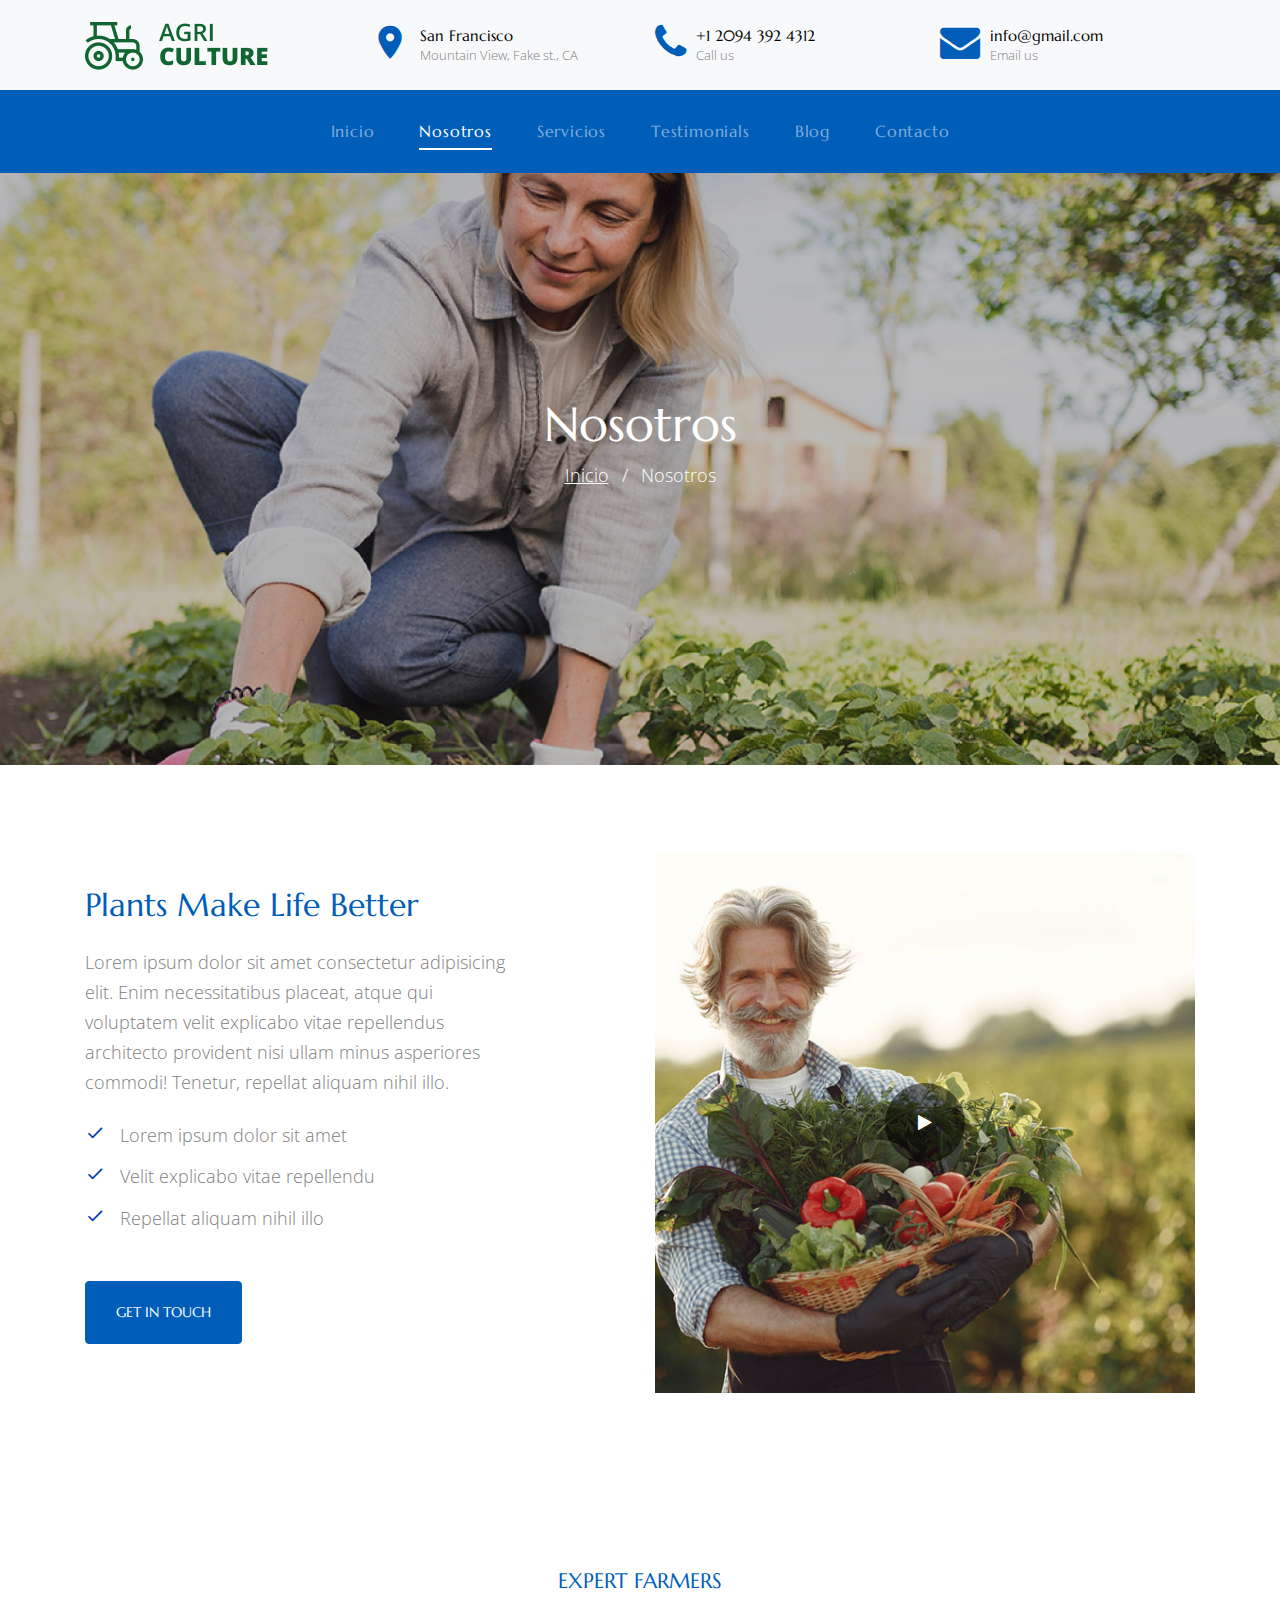
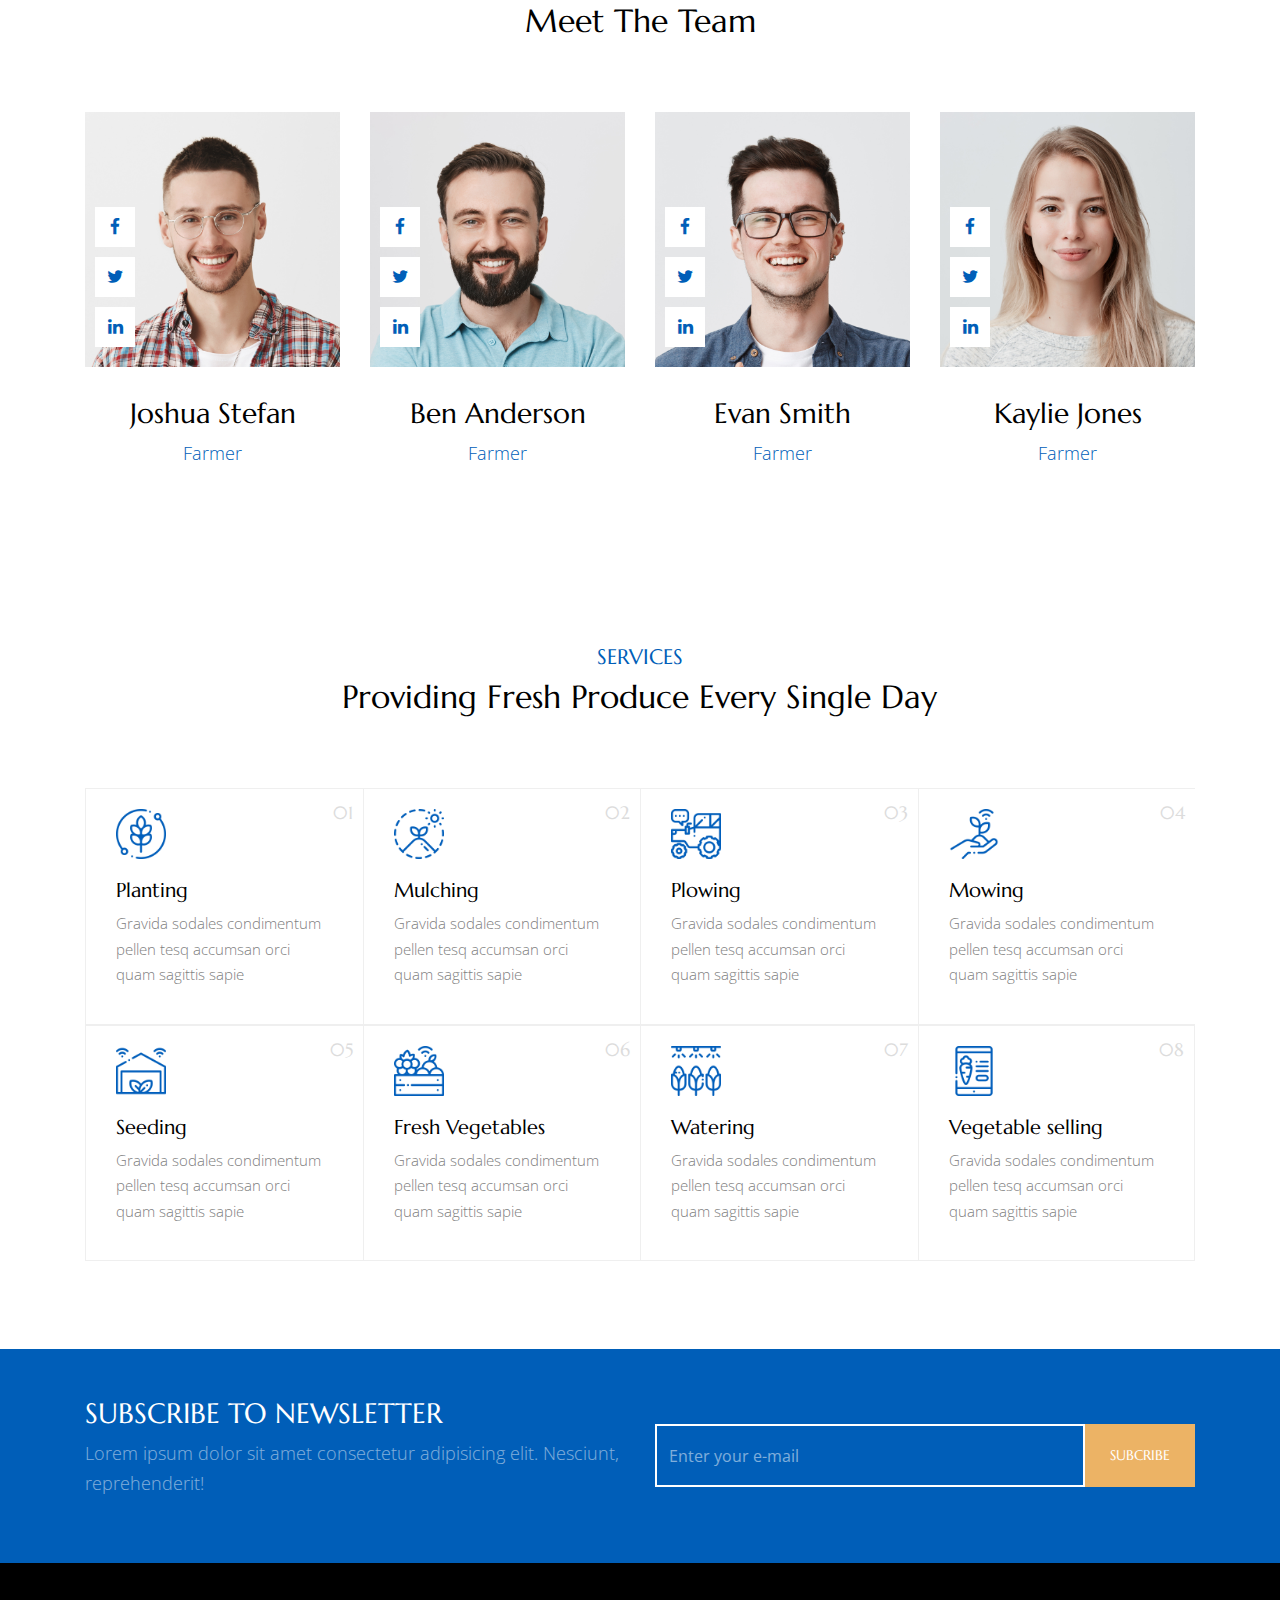
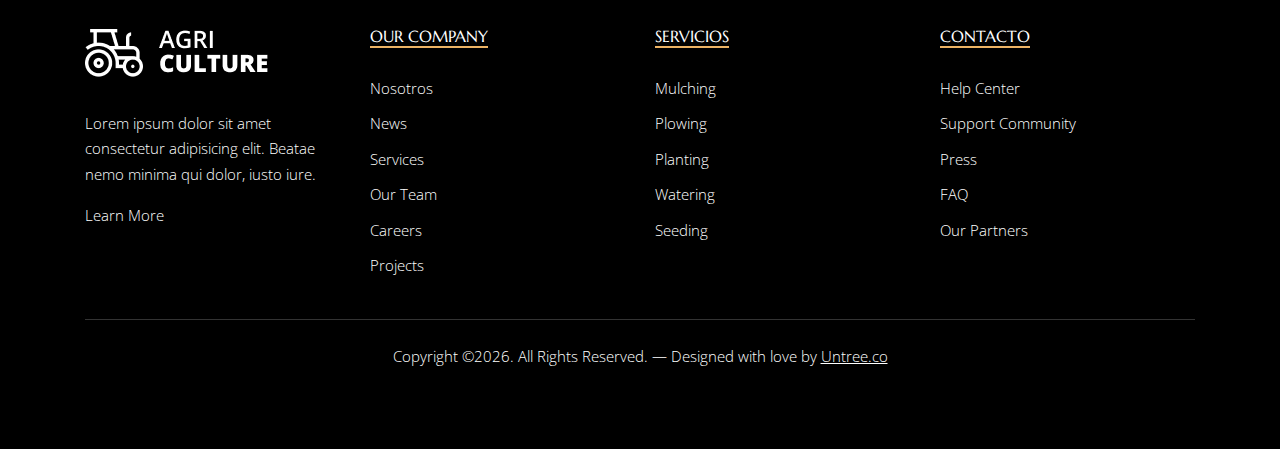
==== commit b90b2649: "Nav bar/Menus en->es" ====
--- a/about.html
+++ b/about.html
@@ -40,7 +40,7 @@
 
   <link rel="stylesheet" href="css/style.css">
 
-  <title>Agriculture Free Bootstrap Template by Untree.co</title>
+  <title>Finca Ciudad de Dios - Nosotros</title>
 
 </head>
 
@@ -122,20 +122,20 @@
                 <nav class="site-navigation position-relative text-right" role="navigation">
                   <ul class="site-menu main-menu js-clone-nav mr-auto d-none pl-0 d-lg-block">
                     <li>
-                      <a href="index.html" class="nav-link text-left">Home</a>
+                      <a href="index.html" class="nav-link text-left">Inicio</a>
                     </li>
                     <li class="active">
-                      <a href="about.html" class="nav-link text-left">About Us</a>
+                      <a href="about.html" class="nav-link text-left">Nosotros</a>
                     </li>
                     <li>
-                      <a href="services.html" class="nav-link text-left">Our Services</a>
+                      <a href="services.html" class="nav-link text-left">Servicios</a>
                     </li>
                     <li>
                       <a href="testimonials.html" class="nav-link text-left">Testimonials</a>
                     </li>
                     <li><a href="blog.html" class="nav-link text-left">Blog</a></li>
                     <li>
-                      <a href="contact.html" class="nav-link text-left">Contact</a>
+                      <a href="contact.html" class="nav-link text-left">Contacto</a>
                     </li>
                   </ul>                                                                                                                                                                                                                                                                                          
                 </nav>
@@ -154,11 +154,11 @@
         <div class="container">
           <div class="row align-items-center text-center">
             <div class="col-lg-12 mt-5" data-aos="fade-up">
-              <h1>About Us</h1>
+              <h1>Nosotros</h1>
               <p class="text-white text-center">
-                <a href="index.html">Home</a>
+                <a href="index.html">Inicio</a>
                 <span class="mx-2">/</span>
-                <span>About</span>
+                <span>Nosotros</span>
               </p>
             </div>
           </div>
@@ -414,7 +414,7 @@
             <div class="col-lg-3">
               <h3 class="footer-heading"><span>Our Company</span></h3>
               <ul class="list-unstyled">
-                <li><a href="#">About</a></li>
+                <li><a href="#">Nosotros</a></li>
                 <li><a href="#">News</a></li>
                 <li><a href="#">Services</a></li>
                 <li><a href="#">Our Team</a></li>
@@ -423,7 +423,7 @@
               </ul>
             </div>
             <div class="col-lg-3">
-              <h3 class="footer-heading"><span>Our Services</span></h3>
+              <h3 class="footer-heading"><span>Servicios</span></h3>
               <ul class="list-unstyled">
                 <li><a href="#">Mulching</a></li>
                 <li><a href="#">Plowing</a></li>
@@ -433,7 +433,7 @@
               </ul>
             </div>
             <div class="col-lg-3">
-              <h3 class="footer-heading"><span>Contact</span></h3>
+              <h3 class="footer-heading"><span>Contacto</span></h3>
               <ul class="list-unstyled">
                 <li><a href="#">Help Center</a></li>
                 <li><a href="#">Support Community</a></li>
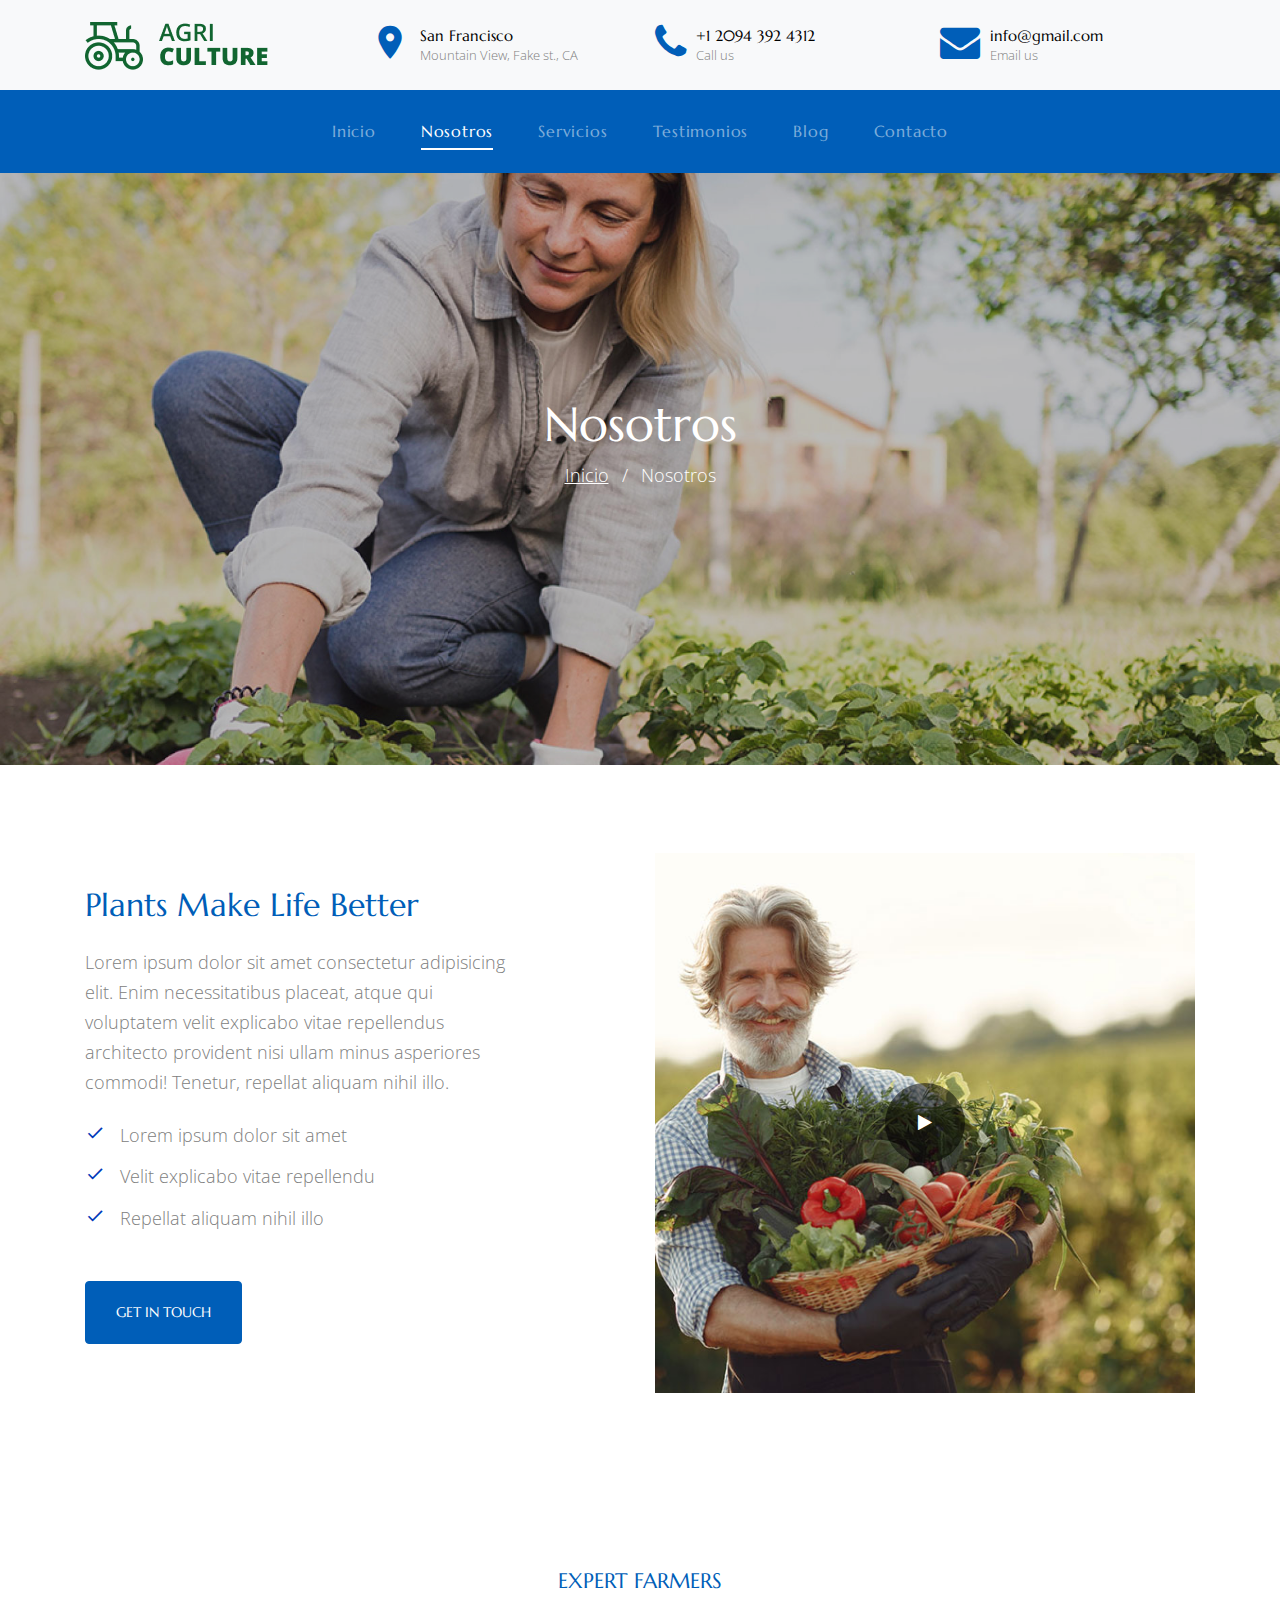
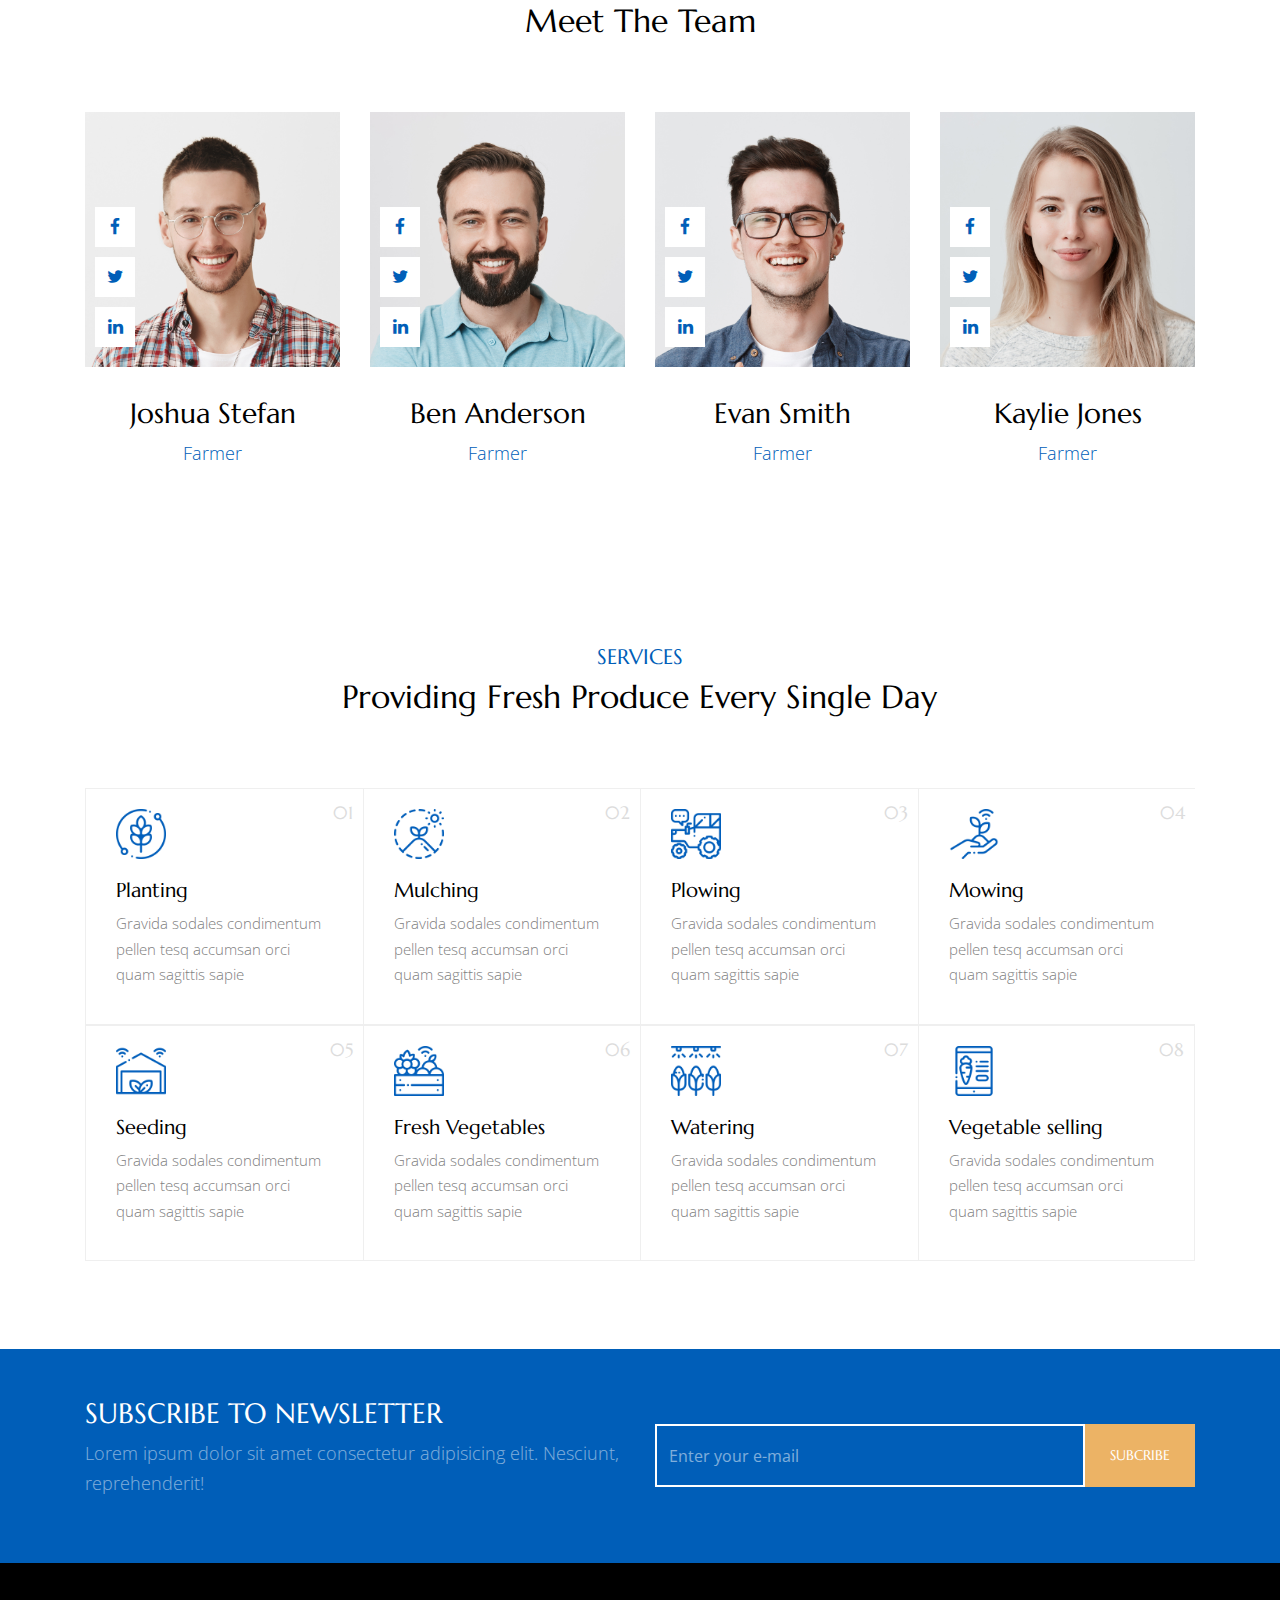
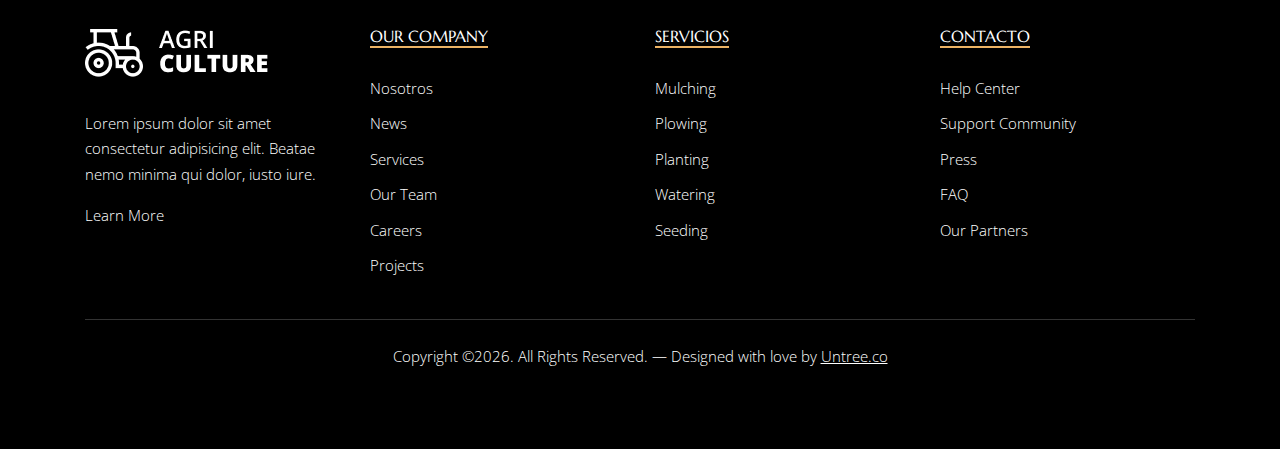
==== commit 8cc63bd5: "Nav bar" ====
--- a/about.html
+++ b/about.html
@@ -131,7 +131,7 @@
                       <a href="services.html" class="nav-link text-left">Servicios</a>
                     </li>
                     <li>
-                      <a href="testimonials.html" class="nav-link text-left">Testimonials</a>
+                      <a href="testimonials.html" class="nav-link text-left">Testimonios</a>
                     </li>
                     <li><a href="blog.html" class="nav-link text-left">Blog</a></li>
                     <li>
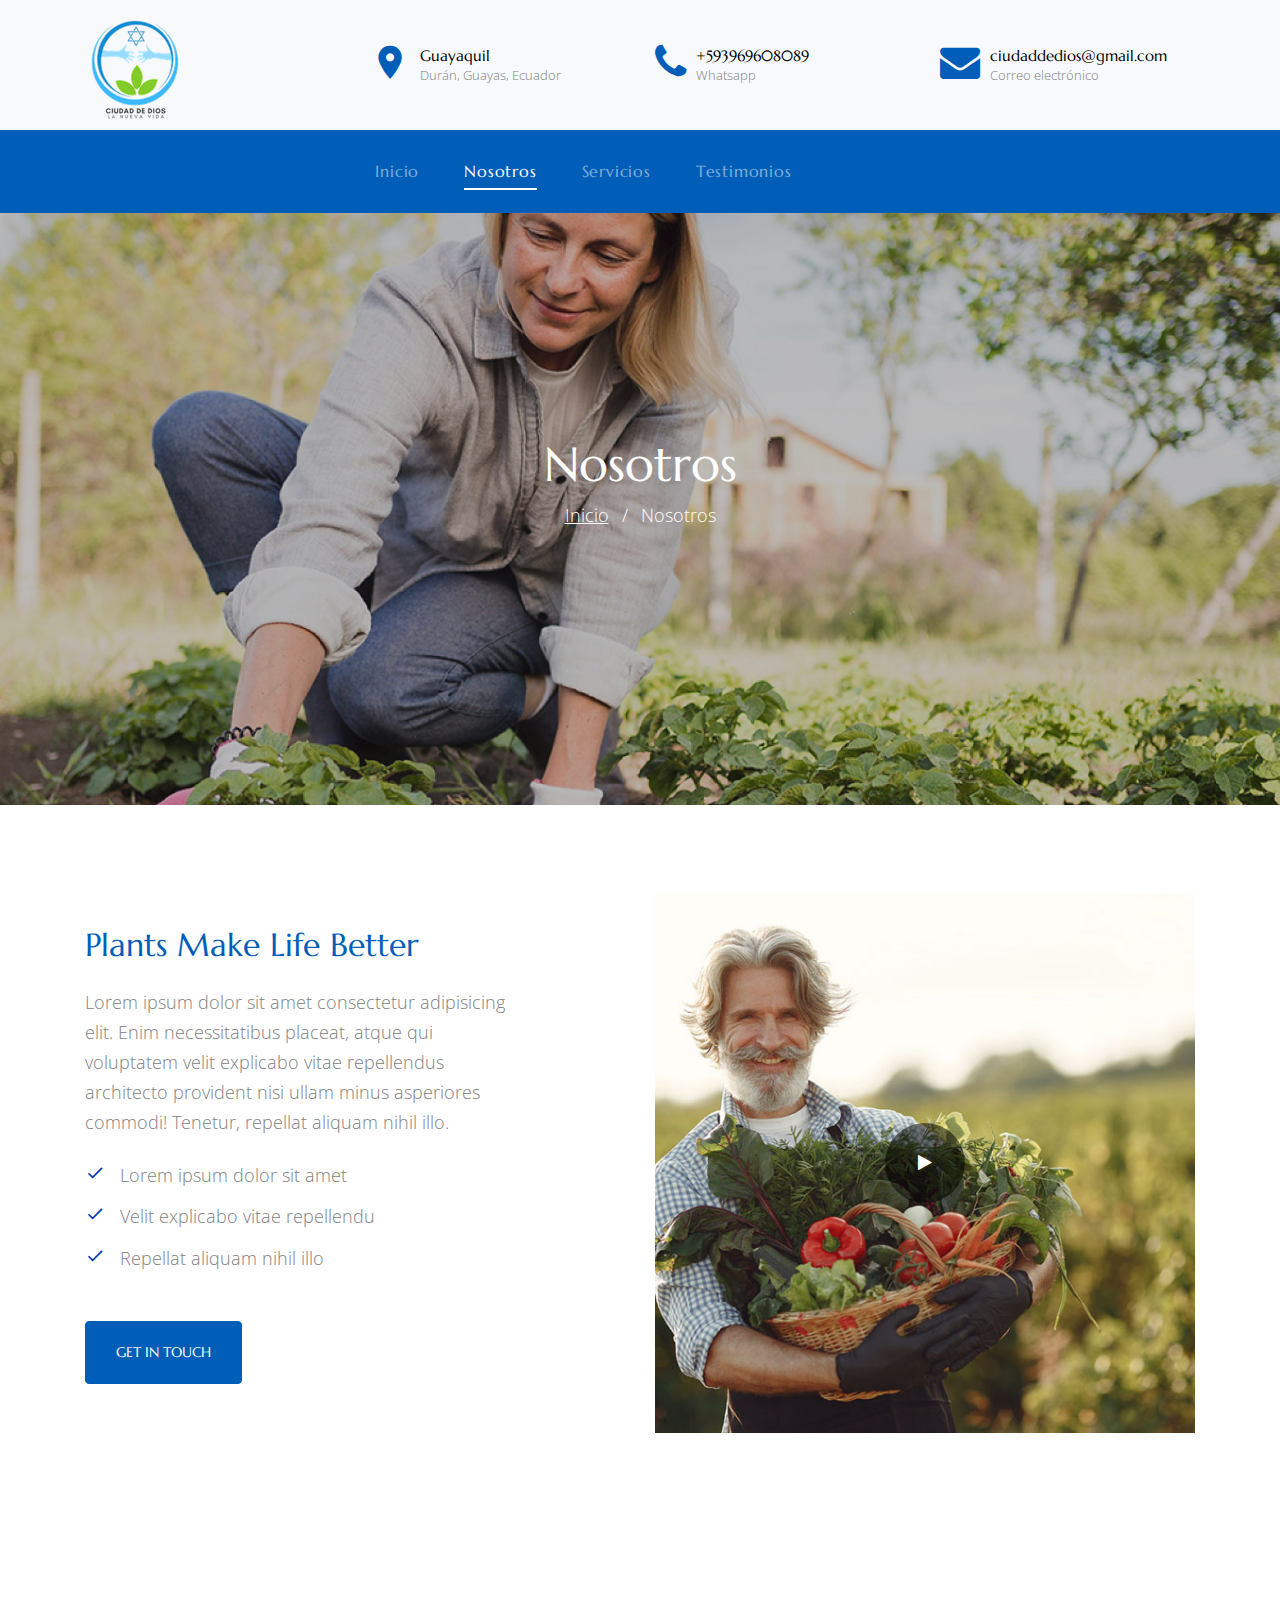
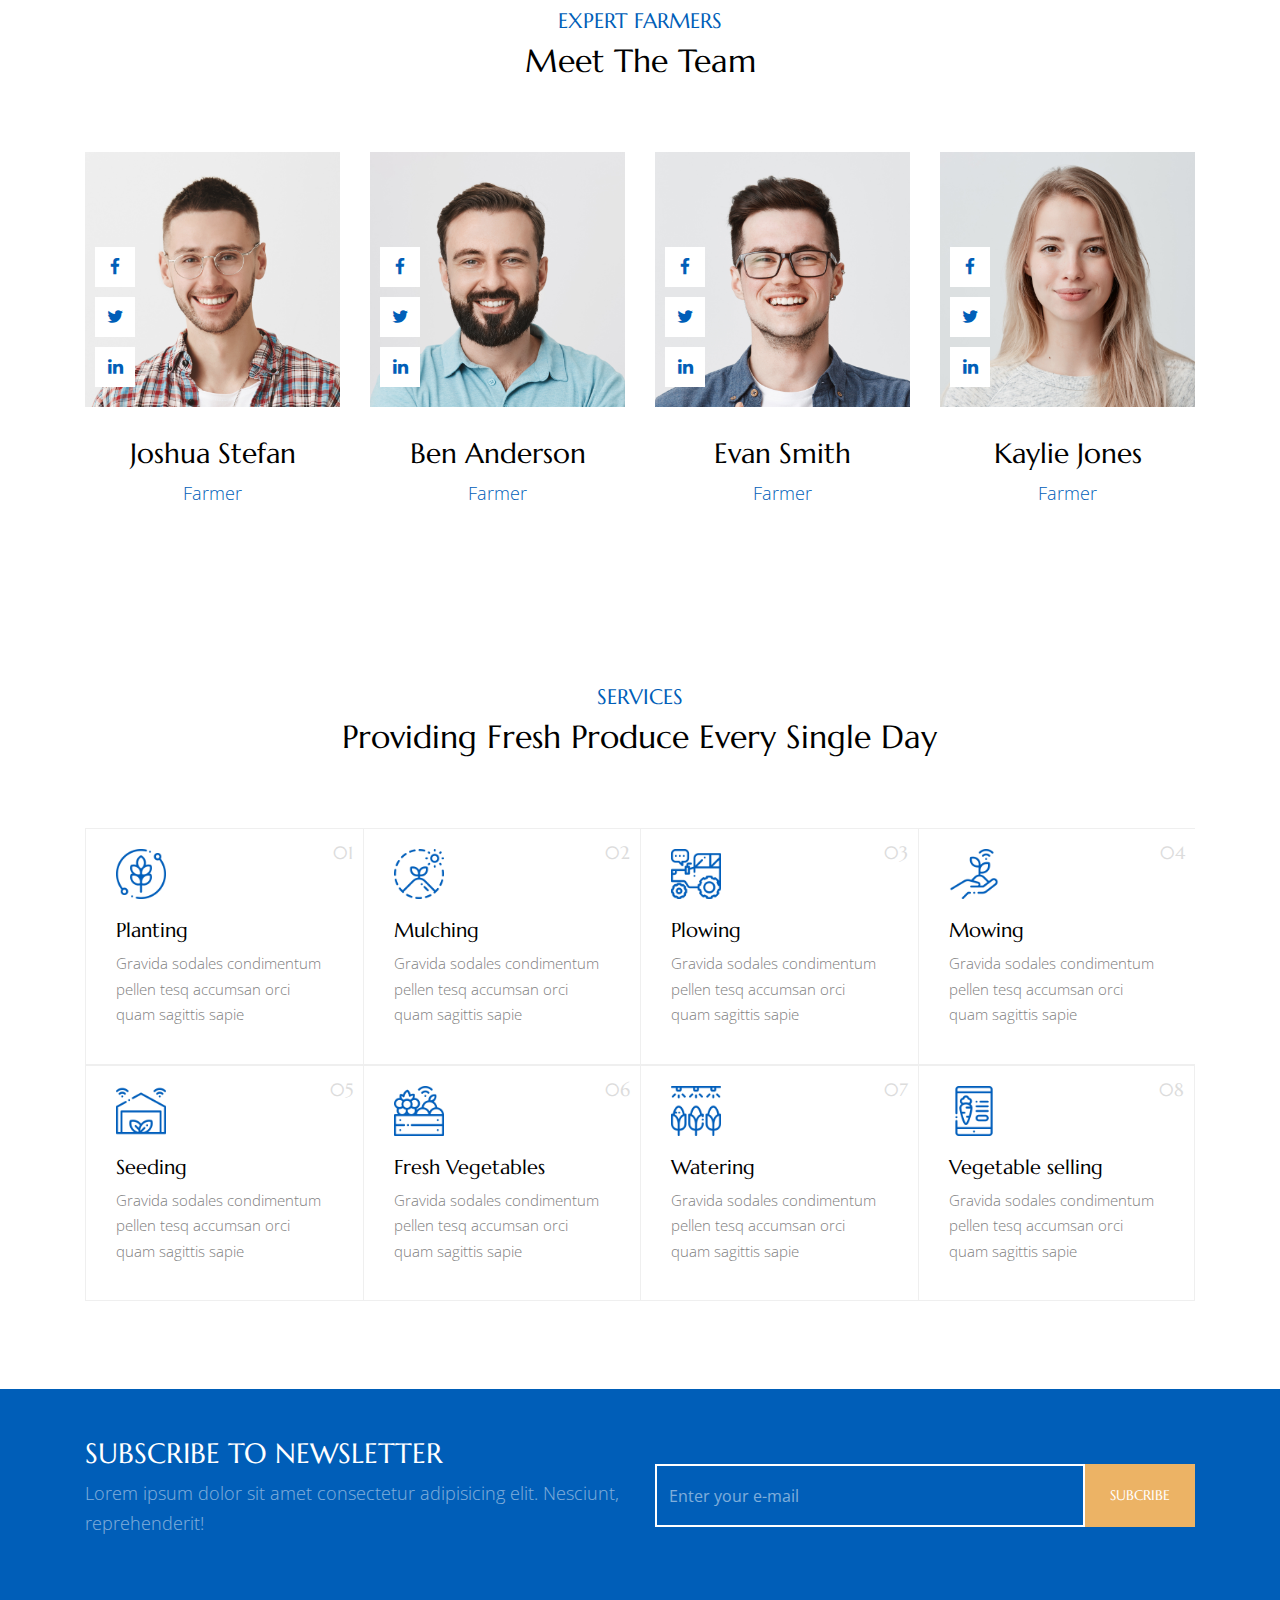
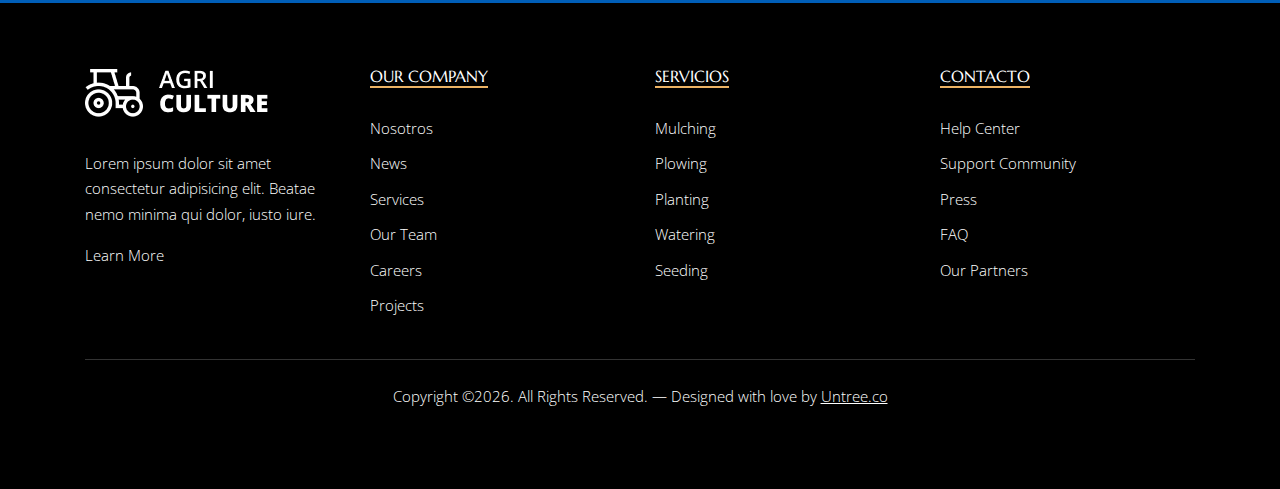
==== commit 81c92b1a: "Chnged nav menu" ====
--- a/about.html
+++ b/about.html
@@ -59,7 +59,7 @@
 
 
     
-    <div class="header-top bg-light">
+<div class="header-top bg-light">
       <div class="container">
         <div class="row align-items-center">
           <div class="col-6 col-lg-3">
@@ -74,8 +74,8 @@
                 <span class="icon-room text-primary"></span>
               </div>
               <div class="text">
-                <span class="h4 d-block">San Francisco</span>
-                <span class="caption-text">Mountain View, Fake st., CA</span>
+                <span class="h4 d-block">Guayaquil</span>
+                <span class="caption-text">Durán, Guayas, Ecuador</span>
               </div>
             </div>
 
@@ -86,8 +86,8 @@
                 <span class="icon-phone text-primary"></span>
               </div>
               <div class="text">
-                <span class="h4 d-block">+1 2094 392 4312</span>
-                <span class="caption-text">Call us</span>
+                <span class="h4 d-block">+593969608089</span>
+                <span class="caption-text">Whatsapp</span>
               </div>
             </div>
           </div>
@@ -98,8 +98,8 @@
                 <span class="icon-envelope text-primary"></span>
               </div>
               <div class="text">
-                <span class="h4 d-block">info@gmail.com</span>
-                <span class="caption-text">Email us</span>
+                <span class="h4 d-block">ciudaddedios@gmail.com</span>
+                <span class="caption-text">Correo electrónico</span>
               </div>
             </div>
           </div>
@@ -133,8 +133,6 @@
                     <li>
                       <a href="testimonials.html" class="nav-link text-left">Testimonios</a>
                     </li>
-                    <li><a href="blog.html" class="nav-link text-left">Blog</a></li>
-                    <li>
                       <a href="contact.html" class="nav-link text-left">Contacto</a>
                     </li>
                   </ul>                                                                                                                                                                                                                                                                                          
